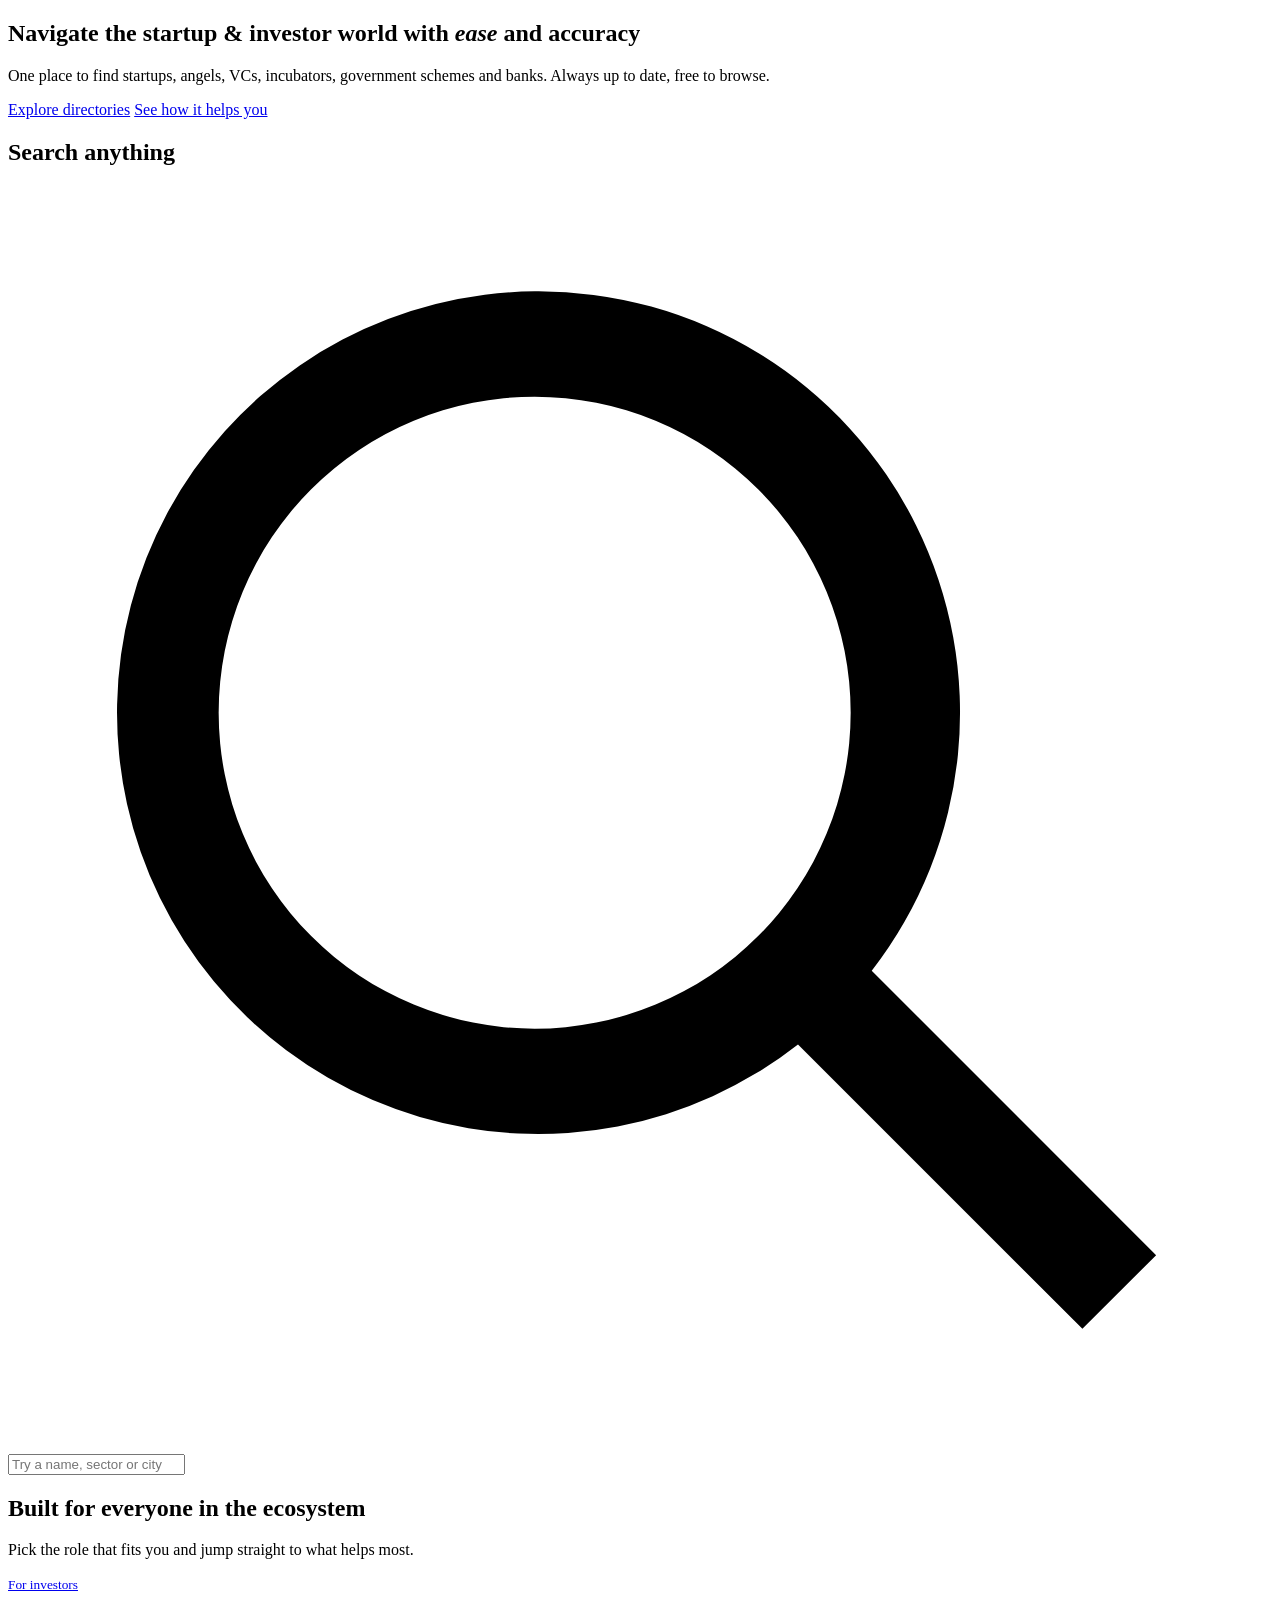
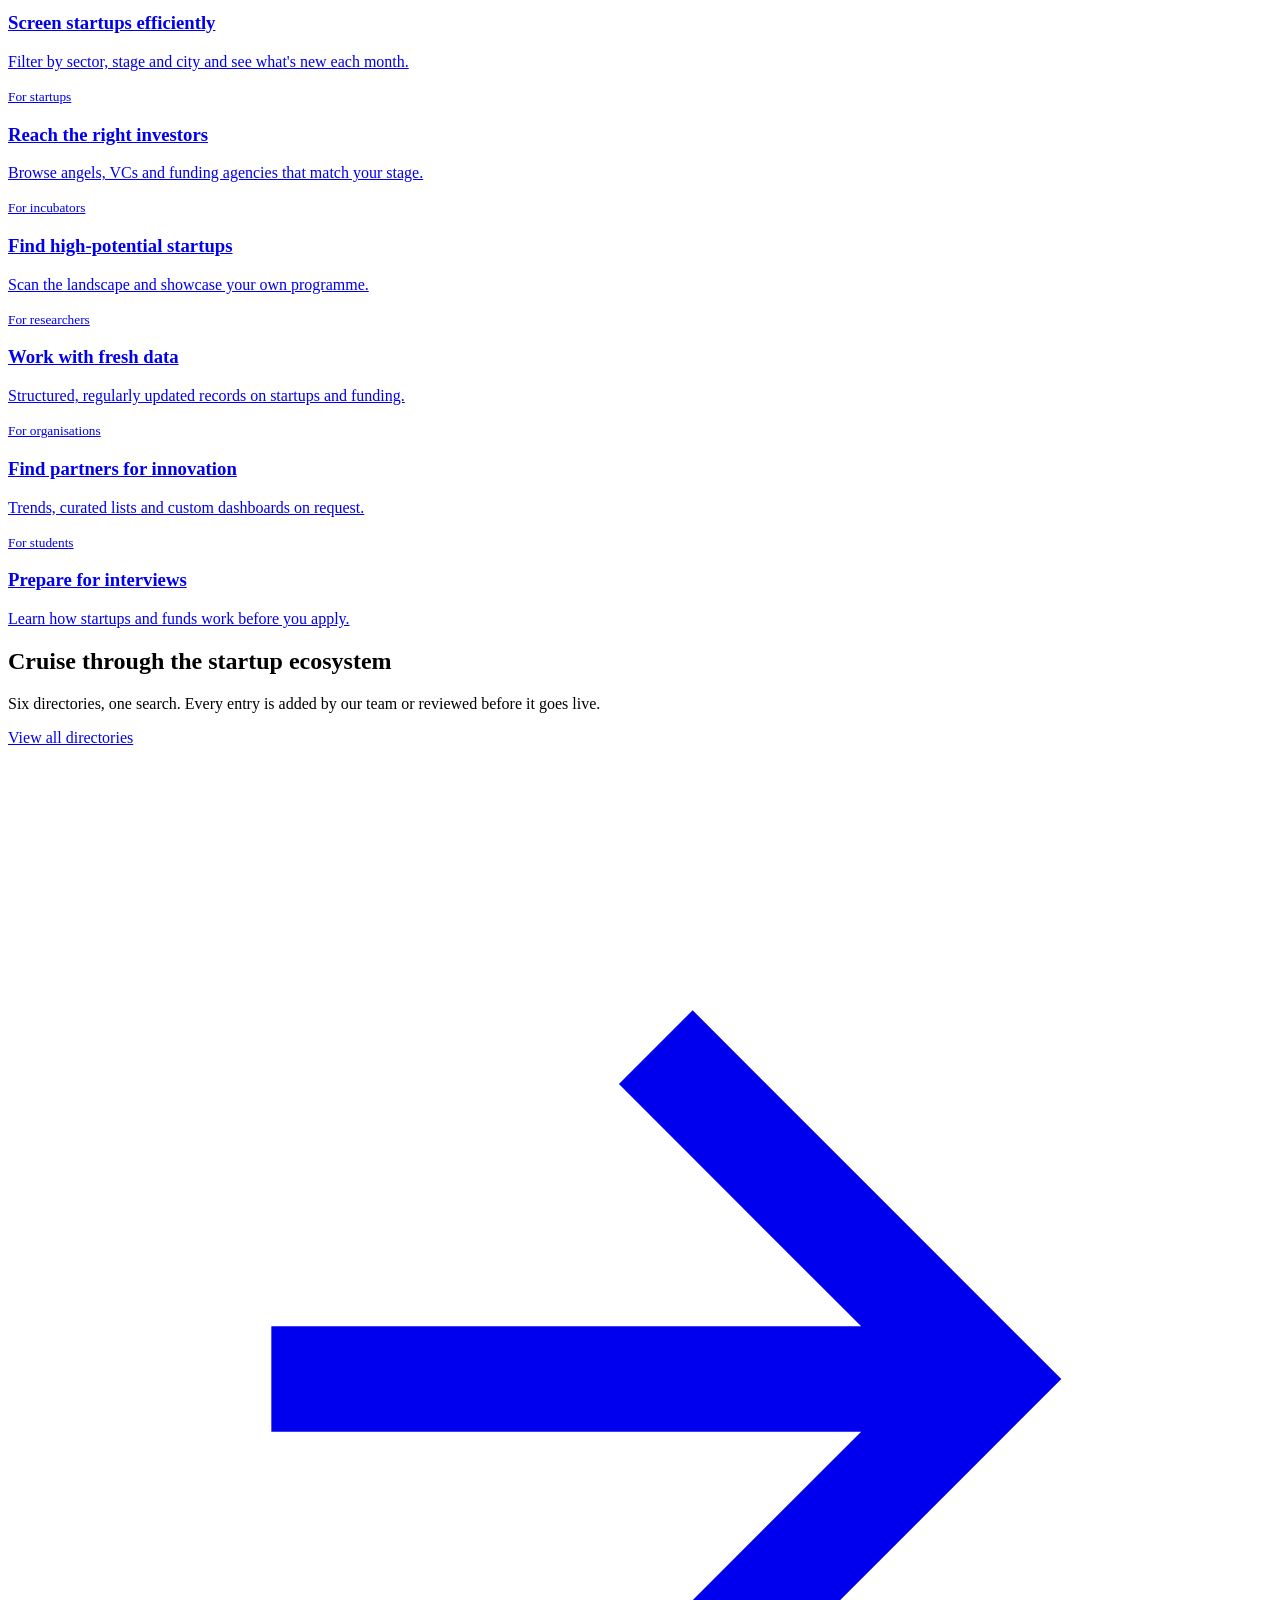
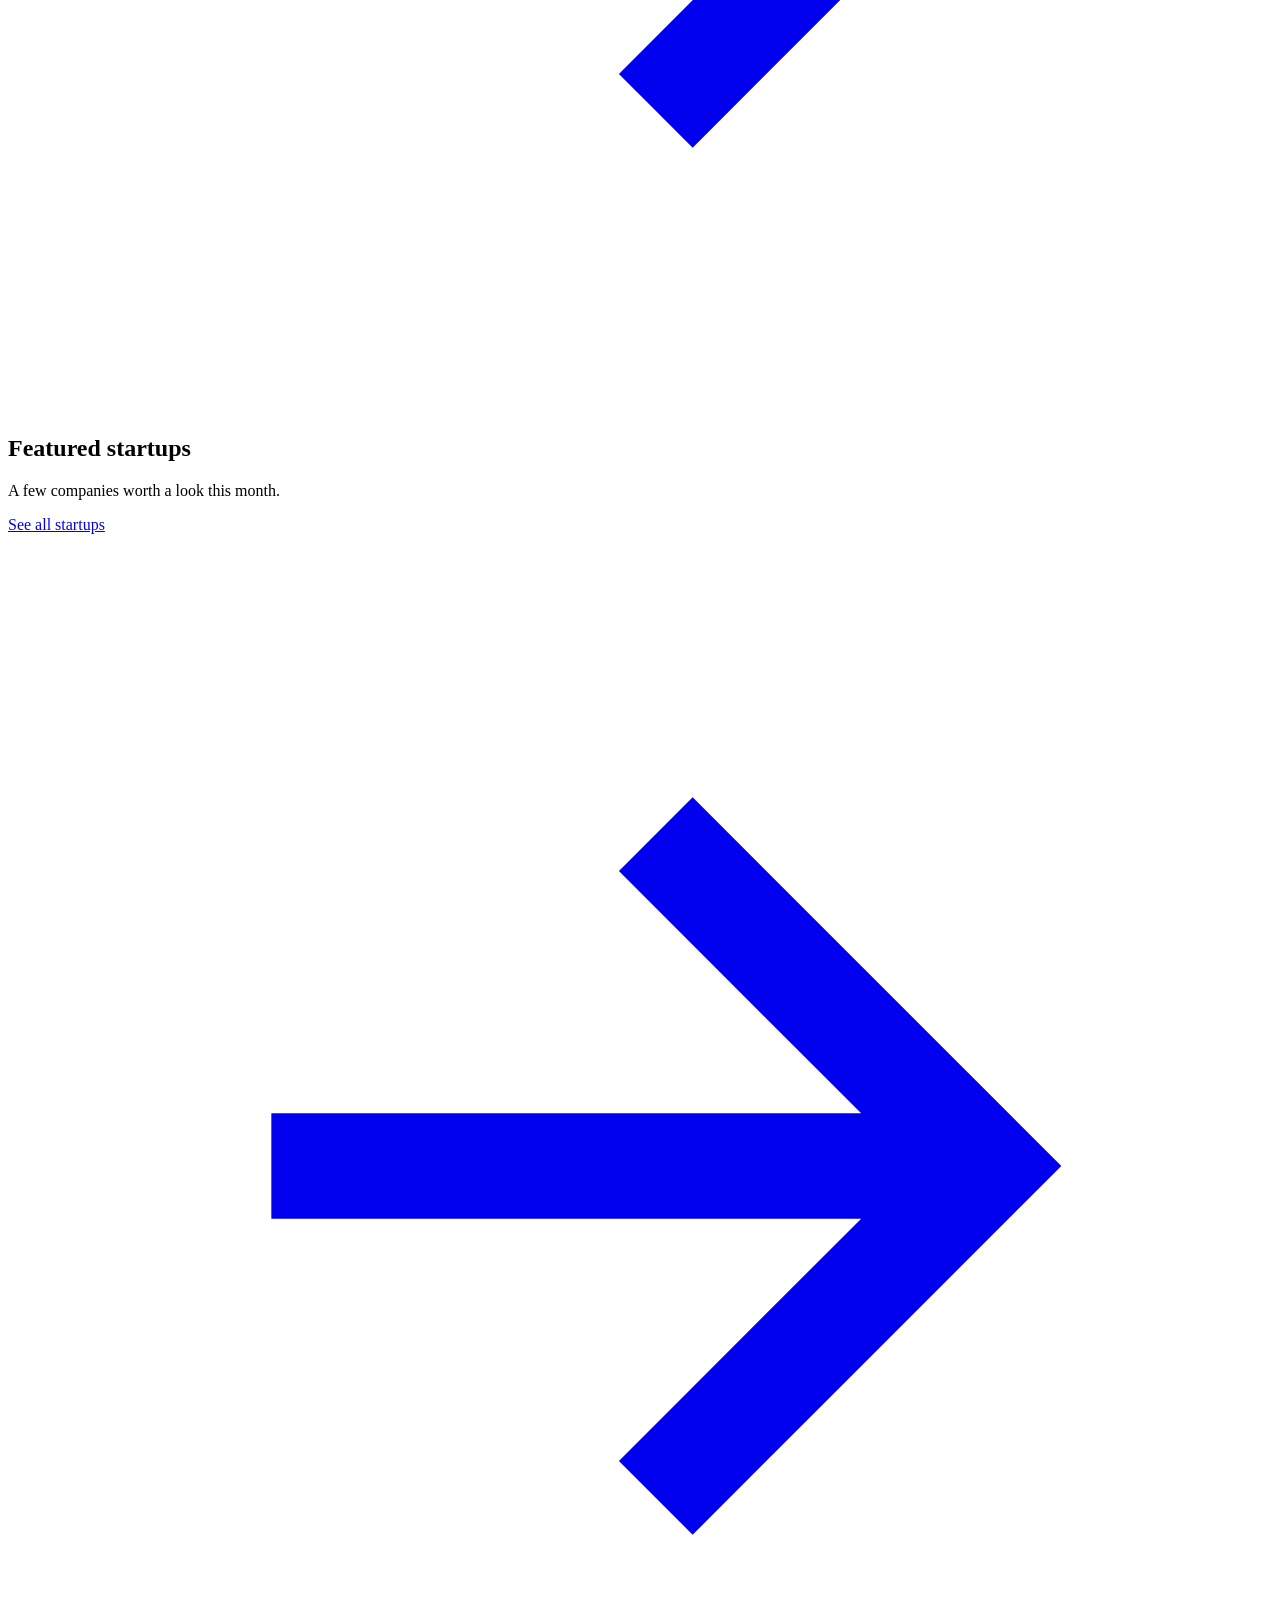
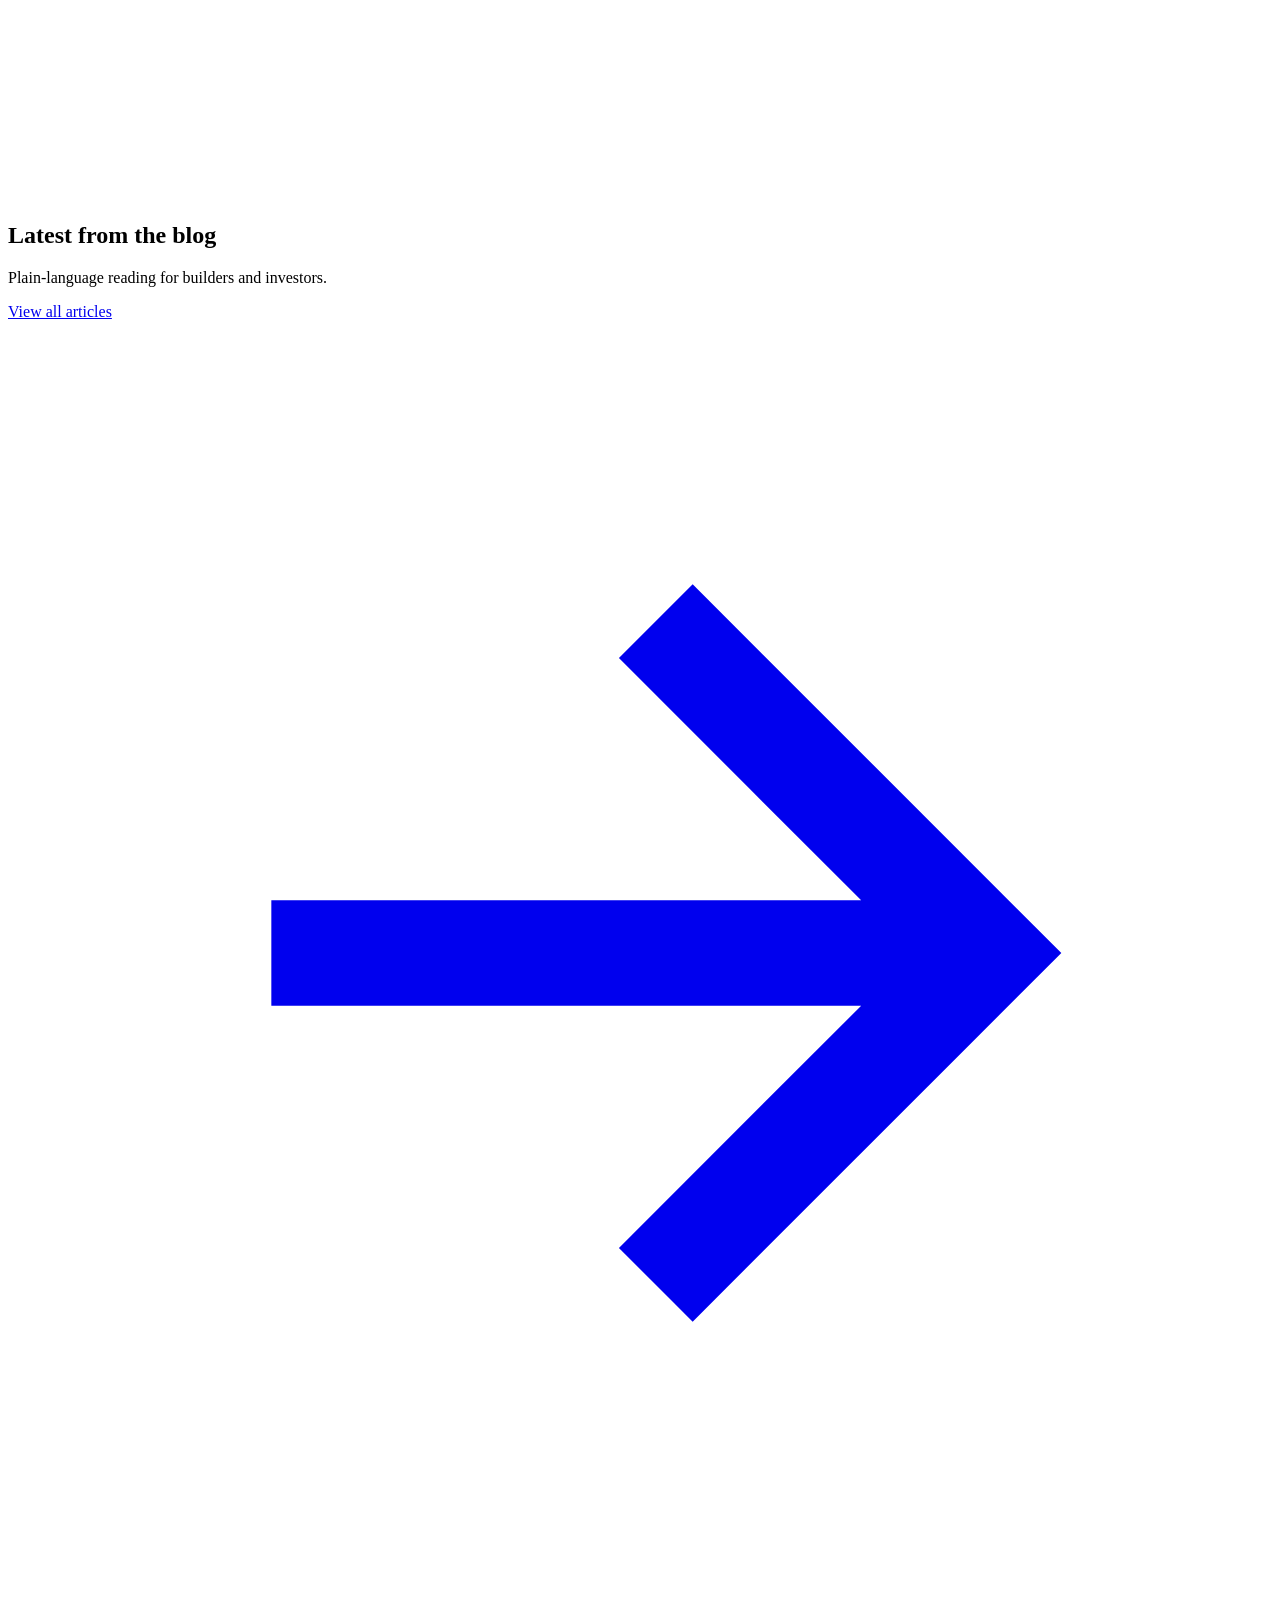
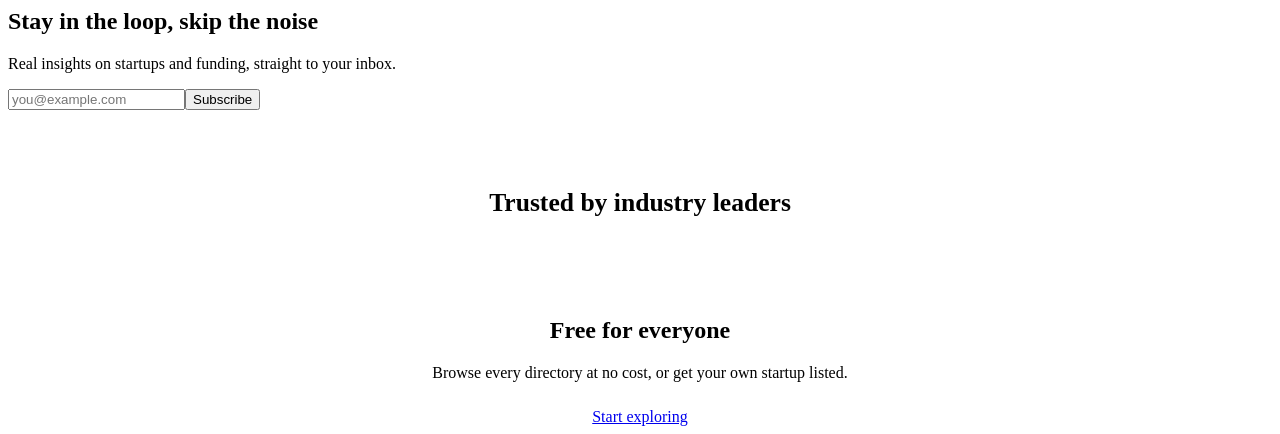
==== index.html @ 09feb03a "Add files via upload" ====
<!doctype html>
<html lang="en">
<head>
<meta charset="utf-8"><meta name="viewport" content="width=device-width,initial-scale=1">
<title>Home</title>
<meta name="description" content="Discover startups, angel investors, VCs, incubators, government schemes and banks in one place.">
<link rel="preconnect" href="https://fonts.googleapis.com"><link rel="preconnect" href="https://fonts.gstatic.com" crossorigin>
<link href="https://fonts.googleapis.com/css2?family=Bricolage+Grotesque:opsz,wght@12..96,600;12..96,700;12..96,800&family=Instrument+Sans:wght@400;500;600;700&display=swap" rel="stylesheet">
<link rel="stylesheet" href="css/style.css">
</head>
<body data-page="home">
<main>

  <!-- HERO -->
  <section class="hero">
    <span class="shape s1"></span><span class="shape s2"></span><span class="shape s3"></span>
    <div class="wrap">
      <div class="hero-grid">
        <div>
          <h1>Navigate the startup &amp; investor world with <em>ease</em> and accuracy</h1>
          <p class="lead">One place to find startups, angels, VCs, incubators, government schemes and banks. Always up to date, free to browse.</p>
          <div class="hero-actions">
            <a class="btn btn-solid" href="directory.html">Explore directories</a>
            <a class="btn btn-ghost" href="solutions.html">See how it helps you</a>
          </div>
        </div>
        <div class="console" aria-label="Search">
          <h2>Search anything</h2>
          <div class="tabs" id="tabs" role="tablist"></div>
          <label class="sbox"><svg class="ic" viewBox="0 0 24 24" fill="currentColor" aria-hidden="true"><path d="M10 2a8 8 0 1 0 5 14.3l5.4 5.4 1.4-1.4-5.4-5.4A8 8 0 0 0 10 2zm0 2a6 6 0 1 1 0 12 6 6 0 0 1 0-12z"/></svg>
            <input id="q" type="search" placeholder="Try a name, sector or city" autocomplete="off" aria-label="Search"></label>
          <div class="results" id="res" aria-live="polite"></div>
        </div>
      </div>
      <div class="stats" id="stats" aria-label="Ecosystem numbers"></div>
    </div>
  </section>

  <!-- AUDIENCES -->
  <section class="band">
    <div class="wrap">
      <div class="sec-head"><div><h2>Built for everyone in the ecosystem</h2><p>Pick the role that fits you and jump straight to what helps most.</p></div></div>
      <div class="grid g3">
        <a class="card adv" style="--c:#f5a200" href="solutions.html#investors"><small>For investors</small><h3>Screen startups efficiently</h3><p>Filter by sector, stage and city and see what's new each month.</p></a>
        <a class="card adv" style="--c:#ff5c5c" href="solutions.html#startups"><small>For startups</small><h3>Reach the right investors</h3><p>Browse angels, VCs and funding agencies that match your stage.</p></a>
        <a class="card adv" style="--c:#00a99d" href="solutions.html#incubators"><small>For incubators</small><h3>Find high-potential startups</h3><p>Scan the landscape and showcase your own programme.</p></a>
        <a class="card adv" style="--c:#7c4dff" href="solutions.html#researchers"><small>For researchers</small><h3>Work with fresh data</h3><p>Structured, regularly updated records on startups and funding.</p></a>
        <a class="card adv" style="--c:#2f80ed" href="solutions.html#orgs"><small>For organisations</small><h3>Find partners for innovation</h3><p>Trends, curated lists and custom dashboards on request.</p></a>
        <a class="card adv" style="--c:#22a559" href="solutions.html#researchers"><small>For students</small><h3>Prepare for interviews</h3><p>Learn how startups and funds work before you apply.</p></a>
      </div>
    </div>
  </section>

  <!-- DIRECTORIES -->
  <section>
    <div class="wrap">
      <div class="sec-head"><div><h2>Cruise through the startup ecosystem</h2><p>Six directories, one search. Every entry is added by our team or reviewed before it goes live.</p></div><a class="link-arrow" href="directory.html">View all directories <svg class="ic" viewBox="0 0 24 24" fill="currentColor"><path d="M5 11h11.2l-4.6-4.6L13 5l7 7-7 7-1.4-1.4 4.6-4.6H5z"/></svg></a></div>
      <div class="grid g3" id="products"></div>
    </div>
  </section>

  <!-- FEATURED STARTUPS -->
  <section class="band">
    <div class="wrap">
      <div class="sec-head"><div><h2>Featured startups</h2><p>A few companies worth a look this month.</p></div><a class="link-arrow" href="directory.html?type=startups">See all startups <svg class="ic" viewBox="0 0 24 24" fill="currentColor"><path d="M5 11h11.2l-4.6-4.6L13 5l7 7-7 7-1.4-1.4 4.6-4.6H5z"/></svg></a></div>
      <div class="grid g3" id="featured"></div>
    </div>
  </section>

  <!-- BLOG -->
  <section>
    <div class="wrap">
      <div class="sec-head"><div><h2>Latest from the blog</h2><p>Plain-language reading for builders and investors.</p></div><a class="link-arrow" href="blog.html">View all articles <svg class="ic" viewBox="0 0 24 24" fill="currentColor"><path d="M5 11h11.2l-4.6-4.6L13 5l7 7-7 7-1.4-1.4 4.6-4.6H5z"/></svg></a></div>
      <div class="grid g4" id="blog"></div>
    </div>
  </section>

  <!-- NEWSLETTER (hidden automatically until you add newsletter.action in config.js) -->
  <section style="padding-top:0" data-nl-wrap>
    <div class="wrap">
      <div class="cta">
        <div class="dots" aria-hidden="true"><i style="background:#ff5c5c"></i><i style="background:#f5a200"></i><i style="background:#00a99d"></i><i style="background:#7c4dff"></i><i style="background:#2f80ed"></i><i style="background:#22a559"></i></div>
        <div><h2>Stay in the loop, skip the noise</h2><p>Real insights on startups and funding, straight to your inbox.</p></div>
        <div><form class="nl" id="nl"><input type="email" name="email" required placeholder="you@example.com" aria-label="Email address"><button class="btn btn-color" style="--c:#7c4dff">Subscribe</button></form><div class="nl-msg" id="nl-msg" role="status"></div></div>
      </div>
    </div>
  </section>

  <!-- TRUSTED BY -->
  <section class="band" style="padding:56px 0">
    <div class="wrap"><h2 style="font-size:1.6rem;margin-bottom:24px;text-align:center">Trusted by industry leaders</h2></div>
    <div class="marquee" id="clients" aria-label="Partners and clients"></div>
  </section>

  <!-- FINAL CTA -->
  <section>
    <div class="wrap" style="text-align:center">
      <h2>Free for everyone</h2>
      <p class="lead" style="margin:12px auto 26px">Browse every directory at no cost, or get your own startup listed.</p>
      <a class="btn btn-solid" href="directory.html">Start exploring</a>
    </div>
  </section>

</main>
<script src="js/config.js"></script>
<script src="js/sample-data.js"></script>
<script src="js/data.js"></script>
<script src="js/layout.js"></script>
<script src="js/pages.js"></script>
</body>
</html>
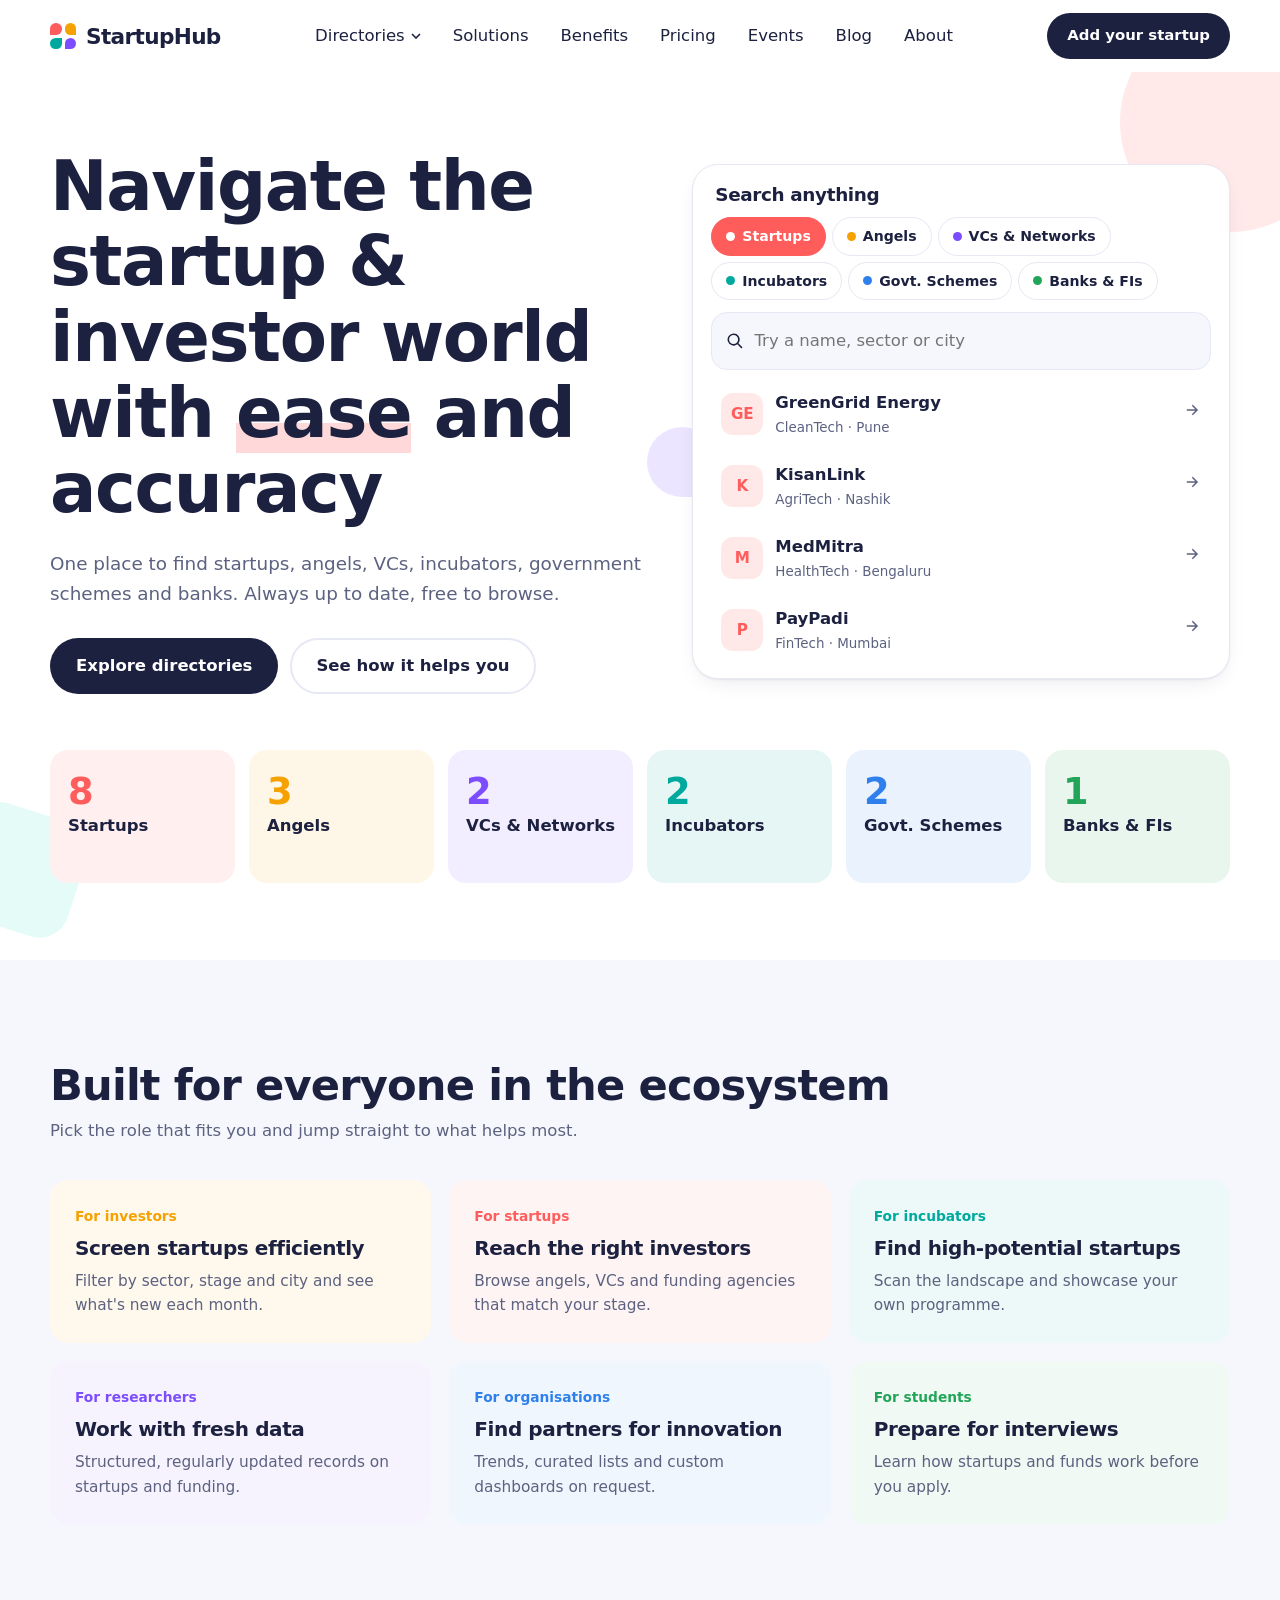
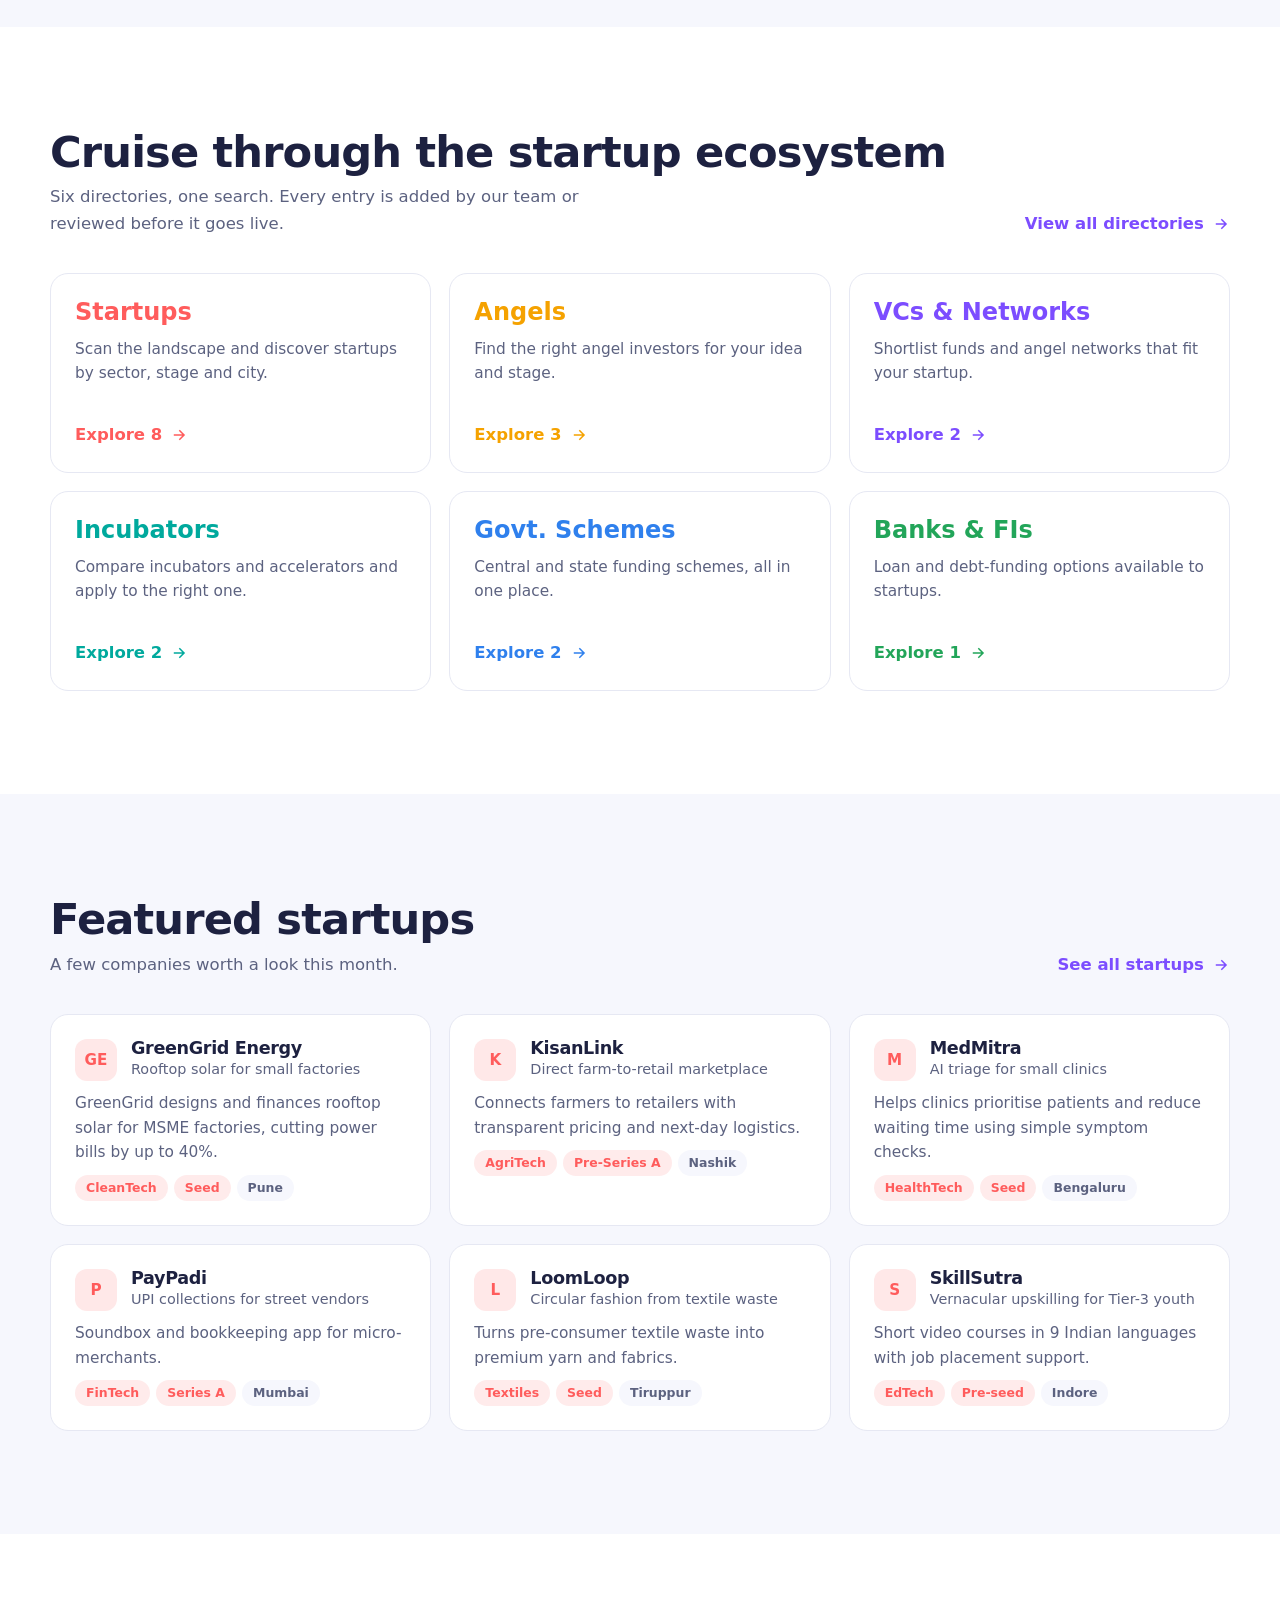
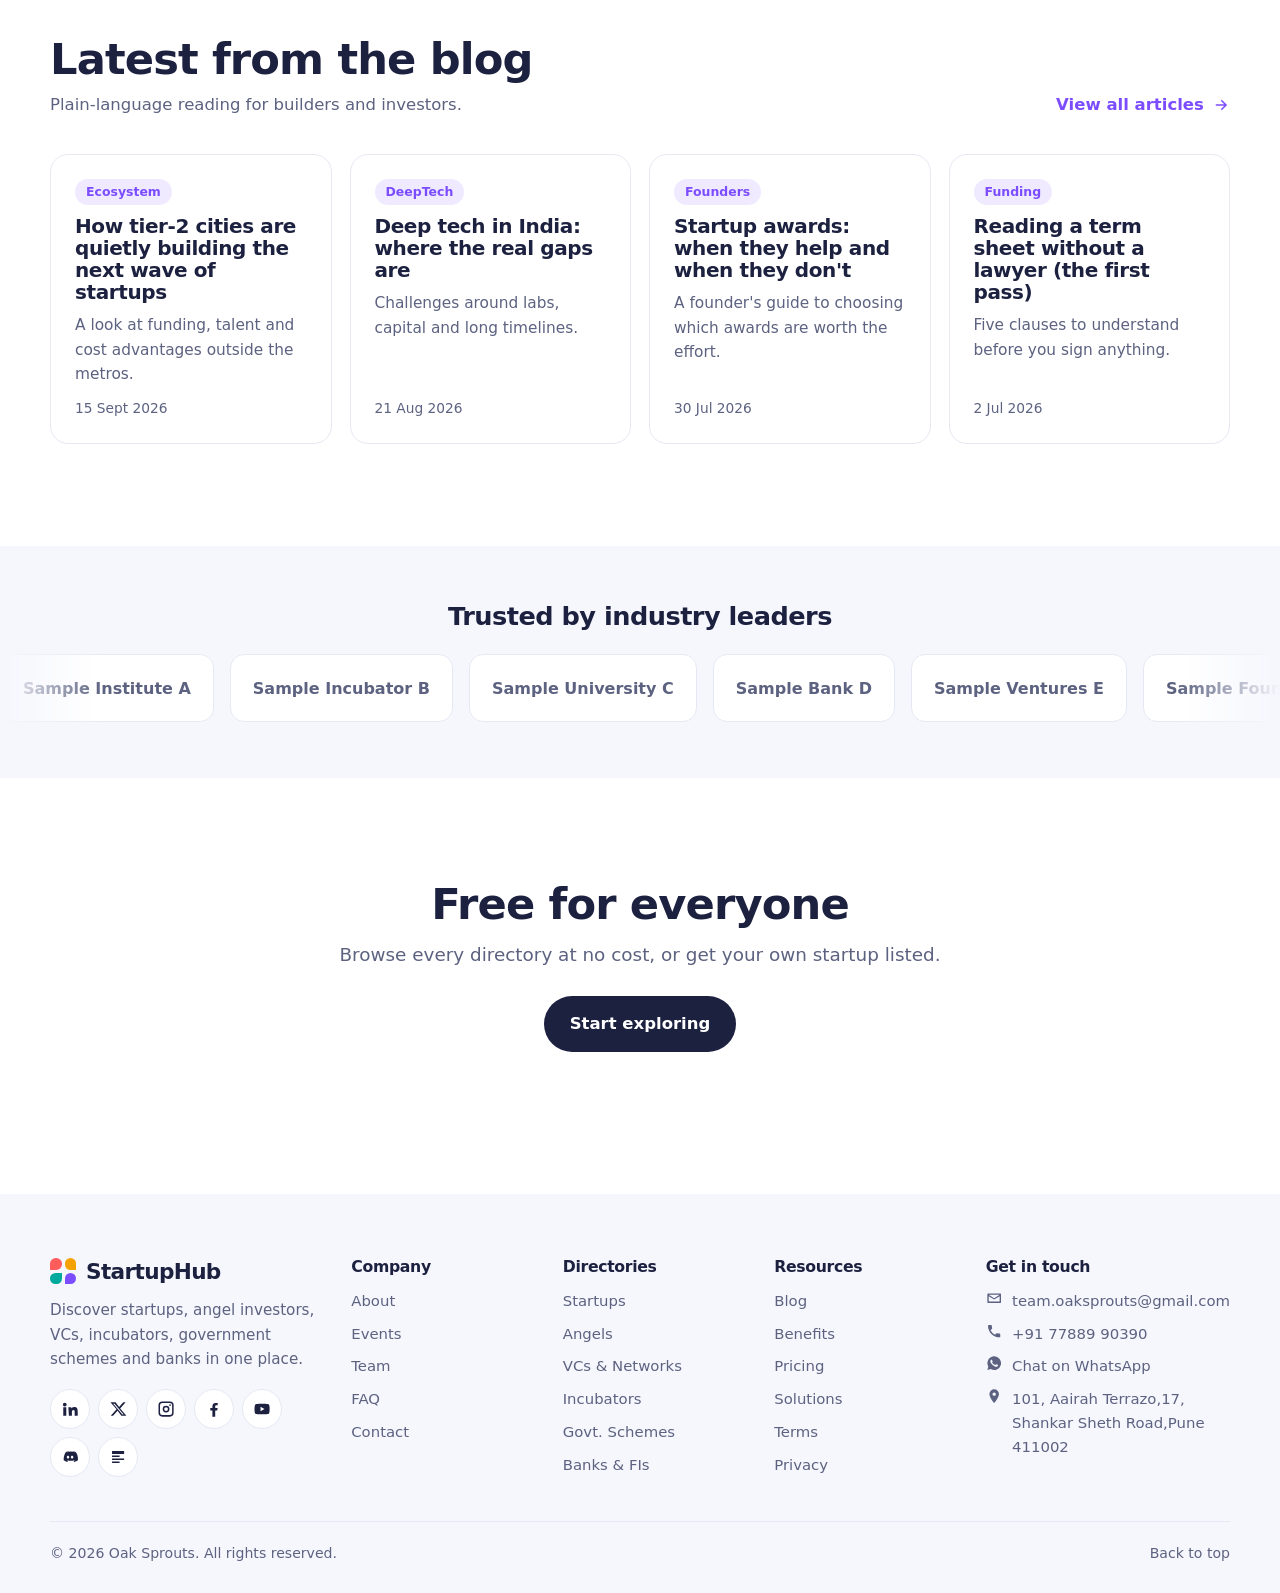
==== commit 5af65367: "Add files via upload" ====
--- a/index.html
+++ b/index.html
@@ -105,6 +105,7 @@
 <script src="js/config.js"></script>
 <script src="js/sample-data.js"></script>
 <script src="js/data.js"></script>
+<script src="js/compare.js"></script>
 <script src="js/layout.js"></script>
 <script src="js/pages.js"></script>
 </body>
--- a/css/style.css
+++ b/css/style.css
@@ -0,0 +1,228 @@
+/* ===== Tokens ===== */
+:root{
+  --bg:#ffffff; --ink:#1d2140; --muted:#5c6280; --line:#e6e8f3; --soft:#f6f7fd;
+  --coral:#ff5c5c; --amber:#f5a200; --violet:#7c4dff; --teal:#00a99d; --blue:#2f80ed; --green:#22a559;
+  --r:18px; --r-sm:12px;
+  --display:"Bricolage Grotesque",system-ui,sans-serif; --body:"Instrument Sans",system-ui,sans-serif;
+  --shadow:0 1px 2px rgba(29,33,64,.06),0 8px 24px -12px rgba(29,33,64,.18);
+  --wrap:1180px;
+}
+*{box-sizing:border-box;margin:0}
+html{scroll-behavior:smooth;-webkit-text-size-adjust:100%}
+body{background:var(--bg);color:var(--ink);font:400 16.5px/1.6 var(--body);-webkit-font-smoothing:antialiased;overflow-x:hidden}
+body.lock{overflow:hidden}
+img{max-width:100%;display:block}
+a{color:inherit;text-decoration:none}
+button,input,select,textarea{font:inherit;color:inherit}
+:focus-visible{outline:3px solid var(--violet);outline-offset:2px;border-radius:6px}
+.wrap{width:min(var(--wrap),100% - 40px);margin-inline:auto}
+.ic{width:1.1em;height:1.1em;flex:none}
+h1,h2,h3,h4{font-family:var(--display);line-height:1.1;letter-spacing:-.02em;font-weight:700}
+h1{font-size:clamp(2.4rem,5.4vw,4.3rem);font-weight:800}
+h2{font-size:clamp(1.8rem,3.4vw,2.7rem)}
+h3{font-size:1.25rem}
+p.lead{font-size:1.15rem;color:var(--muted);max-width:60ch}
+section{padding:clamp(56px,8vw,104px) 0}
+.sec-head{display:flex;justify-content:space-between;align-items:flex-end;gap:20px;margin-bottom:36px;flex-wrap:wrap}
+.sec-head p{color:var(--muted);margin-top:8px;max-width:52ch}
+.link-arrow{display:inline-flex;gap:8px;align-items:center;font-weight:600;color:var(--violet)}
+.link-arrow:hover .ic{transform:translateX(4px)}
+.link-arrow .ic{transition:transform .2s}
+
+/* ===== Buttons ===== */
+.btn{display:inline-flex;align-items:center;gap:8px;justify-content:center;border-radius:999px;padding:13px 24px;font-weight:600;border:2px solid transparent;cursor:pointer;transition:transform .15s,box-shadow .15s,background .15s;white-space:nowrap}
+.btn:active{transform:scale(.97)}
+.btn-solid{background:var(--ink);color:#fff}
+.btn-solid:hover{background:var(--violet);box-shadow:0 8px 20px -8px var(--violet)}
+.btn-ghost{border-color:var(--line);background:#fff}
+.btn-ghost:hover{border-color:var(--ink)}
+.btn-color{background:var(--c,var(--violet));color:#fff}
+.btn-color:hover{box-shadow:0 8px 20px -8px var(--c,var(--violet))}
+.btn-sm{padding:9px 18px;font-size:.93rem}
+
+/* ===== Header ===== */
+.sample-bar{background:#fff7e0;border-bottom:1px solid #ffe3a0;text-align:center;font-size:.85rem;padding:7px 12px;color:#7a5200}
+.sample-bar code{background:#fff;padding:1px 6px;border-radius:5px}
+.site-header{position:sticky;top:0;z-index:50;background:rgba(255,255,255,.92);backdrop-filter:blur(10px);transition:box-shadow .2s}
+.site-header.scrolled{box-shadow:0 1px 0 var(--line)}
+.bar{display:flex;align-items:center;justify-content:space-between;height:72px;gap:20px}
+.brand{display:flex;align-items:center;gap:10px;font:800 1.35rem var(--display);letter-spacing:-.03em}
+.mark{display:grid;grid-template-columns:1fr 1fr;gap:3px;width:26px;height:26px}
+.mark i{border-radius:50% 50% 50% 0;display:block}
+.mark i:nth-child(1){background:var(--coral)} .mark i:nth-child(2){background:var(--amber);border-radius:50% 50% 0 50%}
+.mark i:nth-child(3){background:var(--teal);border-radius:50% 0 50% 50%} .mark i:nth-child(4){background:var(--violet)}
+.nav{display:flex;align-items:center;gap:4px}
+.nav-link{background:none;border:0;padding:10px 14px;border-radius:999px;font-weight:500;cursor:pointer;display:inline-flex;align-items:center;gap:6px;color:var(--ink)}
+.nav-link:hover,.nav-link.on{background:var(--soft)}
+.bar-right{display:flex;align-items:center;gap:10px}
+.nav-cta-m{display:none}
+.has-mega{position:relative}
+.mega{position:absolute;top:calc(100% + 10px);left:-120px;width:min(640px,92vw);background:#fff;border:1px solid var(--line);border-radius:var(--r);box-shadow:var(--shadow);padding:12px;display:none;grid-template-columns:1fr 1fr;gap:4px}
+.has-mega.open .mega{display:grid}
+.mega a{display:flex;gap:12px;padding:12px;border-radius:var(--r-sm)}
+.mega a:hover{background:var(--soft)}
+.mega i{width:12px;height:12px;border-radius:50%;background:var(--c);margin-top:7px;flex:none}
+.mega b{display:block;font-weight:600}.mega small{color:var(--muted);font-size:.84rem;line-height:1.35;display:block}
+.burger{display:none;width:44px;height:44px;border-radius:50%;border:1px solid var(--line);background:#fff;cursor:pointer;position:relative}
+.burger span{position:absolute;left:12px;right:12px;height:2px;background:var(--ink);transition:.2s}
+.burger span:first-child{top:17px}.burger span:last-child{top:25px}
+.burger[aria-expanded=true] span:first-child{top:21px;transform:rotate(45deg)}
+.burger[aria-expanded=true] span:last-child{top:21px;transform:rotate(-45deg)}
+
+/* ===== Hero ===== */
+.hero{padding:clamp(40px,6vw,84px) 0 clamp(48px,6vw,80px);position:relative;overflow:hidden}
+.hero-grid{display:grid;grid-template-columns:1.05fr .95fr;gap:48px;align-items:center}
+.hero h1 em{font-style:normal;background:linear-gradient(transparent 62%,#ffd9d9 62%)}
+.hero .lead{margin:22px 0 30px}
+.hero-actions{display:flex;gap:12px;flex-wrap:wrap}
+.shape{position:absolute;z-index:-1;border-radius:50%}
+.s1{width:220px;height:220px;background:#ffe9e9;top:-60px;right:-60px}
+.s2{width:120px;height:120px;background:#e4fbf8;bottom:30px;left:-40px;border-radius:30px;transform:rotate(18deg)}
+.s3{width:70px;height:70px;background:#ece5ff;top:40%;right:44%;border-radius:50% 50% 0 50%}
+
+/* Search console */
+.console{background:#fff;border:1.5px solid var(--line);border-radius:26px;box-shadow:var(--shadow);padding:18px}
+.console h2{font-size:1.15rem;margin:2px 4px 12px}
+.tabs{display:flex;gap:6px;flex-wrap:wrap;margin-bottom:12px}
+.tab{border:1.5px solid var(--line);background:#fff;border-radius:999px;padding:7px 14px;font-size:.88rem;font-weight:600;cursor:pointer;display:inline-flex;align-items:center;gap:7px}
+.tab i{width:9px;height:9px;border-radius:50%;background:var(--c)}
+.tab:hover{border-color:var(--c)}
+.tab[aria-selected=true]{background:var(--c);border-color:var(--c);color:#fff}
+.tab[aria-selected=true] i{background:#fff}
+.sbox{display:flex;align-items:center;gap:10px;border:1.5px solid var(--line);border-radius:16px;padding:0 14px;background:var(--soft)}
+.sbox:focus-within{border-color:var(--sc,var(--violet));background:#fff}
+.sbox input{flex:1;border:0;background:none;padding:15px 0;outline:0;min-width:0}
+.results{margin-top:10px;display:grid;gap:4px;max-height:280px;overflow:auto}
+.res{display:flex;gap:12px;align-items:center;padding:10px;border-radius:12px}
+.res:hover{background:var(--soft)}
+.res small{color:var(--muted);display:block;font-size:.84rem}
+.res .go{margin-left:auto;color:var(--muted)}
+.empty{padding:22px 10px;text-align:center;color:var(--muted)}
+.av{width:42px;height:42px;border-radius:12px;display:grid;place-items:center;font:700 .95rem var(--display);background:color-mix(in srgb,var(--c) 14%,#fff);color:var(--c);flex:none;overflow:hidden}
+.av img{width:100%;height:100%;object-fit:cover}
+
+/* Stats */
+.stats{display:grid;grid-template-columns:repeat(6,1fr);gap:14px;margin-top:56px}
+.stat{border-radius:var(--r);padding:20px 18px;background:color-mix(in srgb,var(--c) 10%,#fff);position:relative}
+.stat b{display:block;font:800 clamp(1.7rem,3vw,2.3rem) var(--display);color:var(--c);letter-spacing:-.03em}
+.stat span{font-weight:600}
+.stat small{display:block;color:var(--muted);font-size:.82rem;margin-top:2px}
+
+/* ===== Cards ===== */
+.grid{display:grid;gap:18px}
+.g3{grid-template-columns:repeat(3,1fr)} .g2{grid-template-columns:repeat(2,1fr)} .g4{grid-template-columns:repeat(4,1fr)}
+.card{background:#fff;border:1.5px solid var(--line);border-radius:var(--r);padding:24px;transition:border-color .2s,transform .2s,box-shadow .2s;display:flex;flex-direction:column;gap:10px;position:relative}
+a.card:hover,.card.click:hover{border-color:var(--c,var(--ink));transform:translateY(-3px);box-shadow:0 14px 30px -18px var(--c,var(--ink))}
+.card p{color:var(--muted);font-size:.96rem}
+.chip{display:inline-block;padding:3px 11px;border-radius:999px;font-size:.78rem;font-weight:600;background:color-mix(in srgb,var(--c,var(--violet)) 12%,#fff);color:var(--c,var(--violet))}
+.chips{display:flex;gap:6px;flex-wrap:wrap}
+.chip.plain{background:var(--soft);color:var(--muted)}
+.dot-icon{width:46px;height:46px;border-radius:14px;background:var(--c);display:grid;place-items:center;color:#fff}
+.dot-icon .ic{width:22px;height:22px}
+.prod{min-height:200px;justify-content:space-between}
+.prod .big{font:800 1.5rem var(--display);color:var(--c)}
+.adv{background:color-mix(in srgb,var(--c) 7%,#fff);border-color:transparent}
+.adv small{font-weight:700;color:var(--c)}
+.band{background:var(--soft)}
+
+/* ===== Marquee ===== */
+.marquee{overflow:hidden;mask-image:linear-gradient(90deg,transparent,#000 8%,#000 92%,transparent)}
+.track{display:flex;gap:16px;width:max-content;animation:slide 40s linear infinite}
+.marquee:hover .track{animation-play-state:paused}
+.logo-pill{border:1.5px solid var(--line);background:#fff;border-radius:14px;height:68px;min-width:160px;padding:0 22px;display:grid;place-items:center;font:700 1rem var(--display);color:var(--muted)}
+.logo-pill img{max-height:40px;width:auto}
+@keyframes slide{to{transform:translateX(-50%)}}
+
+/* ===== CTA / newsletter ===== */
+.cta{background:var(--ink);color:#fff;border-radius:32px;padding:clamp(32px,6vw,64px);display:grid;grid-template-columns:1.2fr 1fr;gap:32px;align-items:center;position:relative;overflow:hidden}
+.cta p{color:#c8cbe6;margin-top:10px}
+.cta .dots{position:absolute;right:-30px;top:-30px;display:grid;grid-template-columns:repeat(3,38px);gap:10px;opacity:.95}
+.cta .dots i{width:38px;height:38px;border-radius:50%}
+.nl{display:flex;gap:8px;background:#fff;padding:6px;border-radius:999px}
+.nl input{flex:1;border:0;padding:10px 16px;border-radius:999px;outline:0;min-width:0;color:var(--ink)}
+.nl-msg{font-size:.9rem;margin-top:10px;min-height:1.2em}
+
+/* ===== Directory page ===== */
+.page-hero{padding:48px 0 28px}
+.page-hero p{color:var(--muted);margin-top:10px;max-width:60ch}
+.toolbar{position:sticky;top:72px;z-index:20;background:rgba(255,255,255,.95);backdrop-filter:blur(8px);padding:14px 0;border-bottom:1px solid var(--line)}
+.filters{display:grid;grid-template-columns:2fr 1fr 1fr 1fr auto;gap:10px;margin-top:14px}
+.sel{border:1.5px solid var(--line);border-radius:14px;padding:12px 14px;background:#fff;min-width:0}
+.meta{display:flex;justify-content:space-between;color:var(--muted);font-size:.92rem;margin:22px 0 14px;flex-wrap:wrap;gap:8px}
+.item{cursor:pointer;text-align:left}
+.item .top{display:flex;gap:14px;align-items:center}
+.item h3{font-size:1.1rem}
+.item .tag{color:var(--muted);font-size:.9rem}
+.item .foot{display:flex;justify-content:space-between;align-items:center;margin-top:auto;padding-top:8px;color:var(--muted);font-size:.86rem}
+.new{position:absolute;top:14px;right:14px;background:var(--green);color:#fff;font-size:.7rem;font-weight:700;border-radius:999px;padding:2px 9px}
+.more{display:flex;justify-content:center;margin-top:30px}
+
+/* Modal */
+.modal{position:fixed;inset:0;background:rgba(29,33,64,.5);display:none;place-items:center;z-index:100;padding:20px}
+.modal.open{display:grid}
+.sheet{background:#fff;border-radius:26px;width:min(640px,100%);max-height:88vh;overflow:auto;padding:30px;position:relative;animation:pop .22s ease-out}
+@keyframes pop{from{transform:translateY(14px);opacity:0}}
+.sheet .x{position:absolute;top:16px;right:16px;width:40px;height:40px;border-radius:50%;border:1px solid var(--line);background:#fff;cursor:pointer;font-size:1.2rem}
+.sheet h2{font-size:1.7rem;margin:14px 0 4px}
+.kv{display:grid;grid-template-columns:130px 1fr;gap:8px 16px;margin:20px 0;font-size:.97rem}
+.kv dt{color:var(--muted)} .kv dd{margin:0;font-weight:500;word-break:break-word}
+
+/* ===== Simple pages ===== */
+.prose{max-width:720px}.prose h2{margin:36px 0 10px;font-size:1.6rem}.prose p,.prose li{color:var(--muted);margin-bottom:10px}.prose ul{padding-left:20px}
+.row{display:flex;gap:16px;align-items:center}
+.date-badge{width:64px;height:68px;border-radius:14px;background:color-mix(in srgb,var(--c) 12%,#fff);color:var(--c);display:grid;place-items:center;text-align:center;font:800 1.4rem/1 var(--display);flex:none}
+.date-badge small{font:600 .72rem var(--body);display:block;text-transform:none}
+details{border:1.5px solid var(--line);border-radius:var(--r-sm);padding:16px 20px;background:#fff}
+details+details{margin-top:10px}
+summary{cursor:pointer;font-weight:600;list-style:none;display:flex;justify-content:space-between;gap:14px}
+summary::after{content:"+";font-size:1.4rem;line-height:1;color:var(--violet)}
+details[open] summary::after{content:"–"}
+details p{color:var(--muted);margin-top:10px}
+.plan.featured{border-color:var(--c);box-shadow:0 20px 40px -24px var(--c)}
+.plan .price{font:800 2.4rem var(--display)}
+.plan ul{list-style:none;padding:0;display:grid;gap:8px;margin:8px 0 14px}
+.plan li::before{content:"✓";color:var(--c);font-weight:800;margin-right:10px}
+form.stack{display:grid;gap:12px}
+form.stack input,form.stack textarea,form.stack select{border:1.5px solid var(--line);border-radius:14px;padding:13px 15px;width:100%}
+form.stack textarea{min-height:130px;resize:vertical}
+.tabs-lg .tab{padding:10px 18px;font-size:.95rem}
+
+/* ===== Footer ===== */
+.site-footer{background:var(--soft);padding:64px 0 28px;margin-top:40px}
+.ftop{display:grid;grid-template-columns:1.5fr repeat(4,1fr);gap:32px}
+.fbrand p{color:var(--muted);margin:14px 0 18px;max-width:34ch;font-size:.95rem}
+.socials{display:flex;gap:8px;flex-wrap:wrap}
+.soc{width:40px;height:40px;border-radius:50%;display:grid;place-items:center;background:#fff;border:1px solid var(--line)}
+a.soc:hover{background:var(--ink);color:#fff}
+.soc.is-empty{opacity:.4;border-style:dashed;cursor:help}
+.fcol h4{font-size:.98rem;margin-bottom:14px}
+.fcol ul{list-style:none;padding:0;display:grid;gap:9px;font-size:.93rem;color:var(--muted)}
+.fcol a:hover{color:var(--violet)}
+.fcontact li a,.fcontact li{display:flex;gap:10px;align-items:flex-start}
+.fcontact .is-empty{opacity:.55;font-style:italic;cursor:help}
+.fbot{display:flex;justify-content:space-between;border-top:1px solid var(--line);margin-top:44px;padding-top:20px;color:var(--muted);font-size:.88rem;flex-wrap:wrap;gap:10px}
+
+/* ===== Responsive ===== */
+@media (max-width:1000px){
+  .hero-grid,.cta{grid-template-columns:1fr}
+  .stats{grid-template-columns:repeat(3,1fr)}
+  .g4{grid-template-columns:repeat(2,1fr)} .g3{grid-template-columns:repeat(2,1fr)}
+  .ftop{grid-template-columns:1fr 1fr}.fbrand{grid-column:1/-1}
+  .filters{grid-template-columns:1fr 1fr}.filters .sbox{grid-column:1/-1}
+  .burger{display:block}
+  .hide-m{display:none}
+  .nav{position:fixed;inset:72px 0 0;background:#fff;flex-direction:column;align-items:stretch;padding:20px;overflow:auto;display:none;gap:2px}
+  .nav.open{display:flex}
+  .nav-link{justify-content:space-between;font-size:1.1rem;padding:14px}
+  .nav-cta-m{display:inline-flex;margin-top:12px}
+  .mega{position:static;width:auto;box-shadow:none;border:0;grid-template-columns:1fr;padding:0 0 8px}
+  .toolbar{top:72px}
+}
+@media (max-width:620px){
+  .g3,.g2,.g4{grid-template-columns:1fr}
+  .stats{grid-template-columns:repeat(2,1fr)}
+  .ftop{grid-template-columns:1fr}
+  .kv{grid-template-columns:1fr;gap:2px}.kv dd{margin-bottom:10px}
+  .nl{flex-direction:column;border-radius:20px}
+}
+@media (prefers-reduced-motion:reduce){*{animation:none!important;transition:none!important;scroll-behavior:auto!important}}
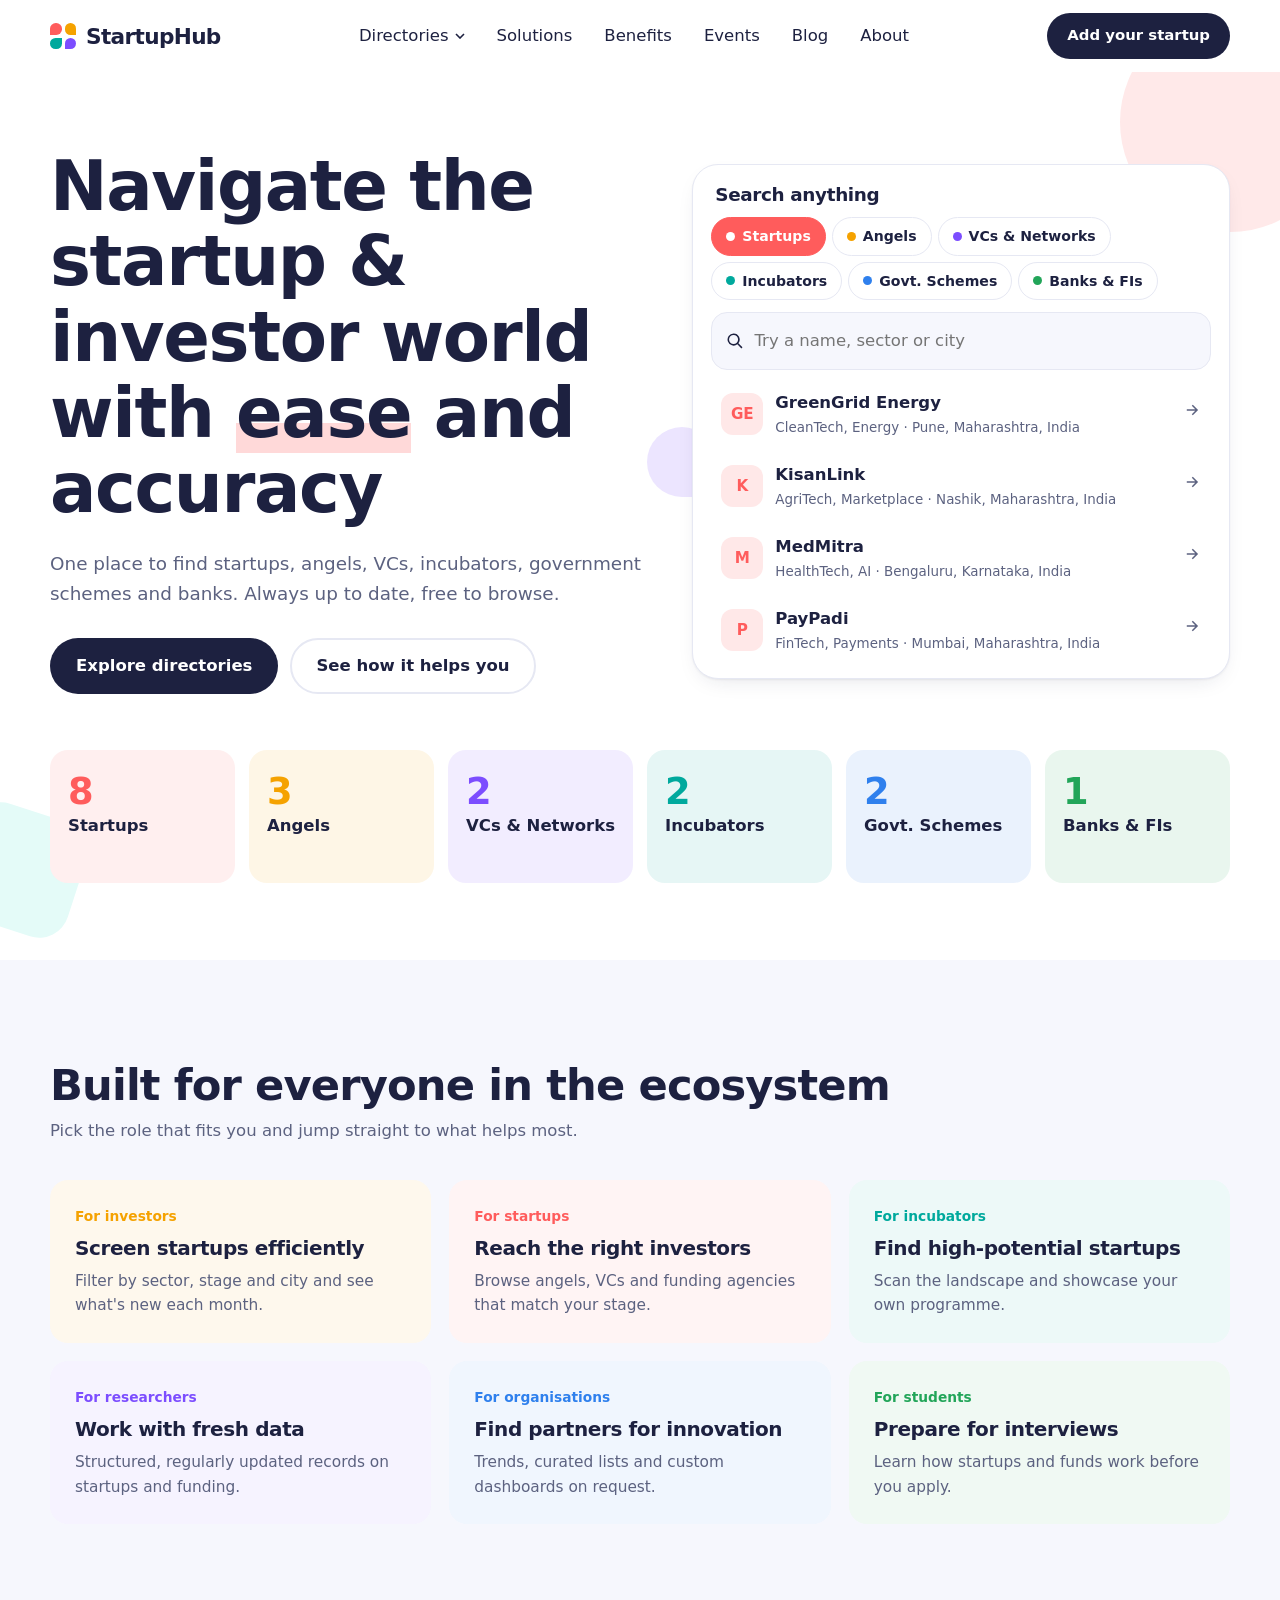
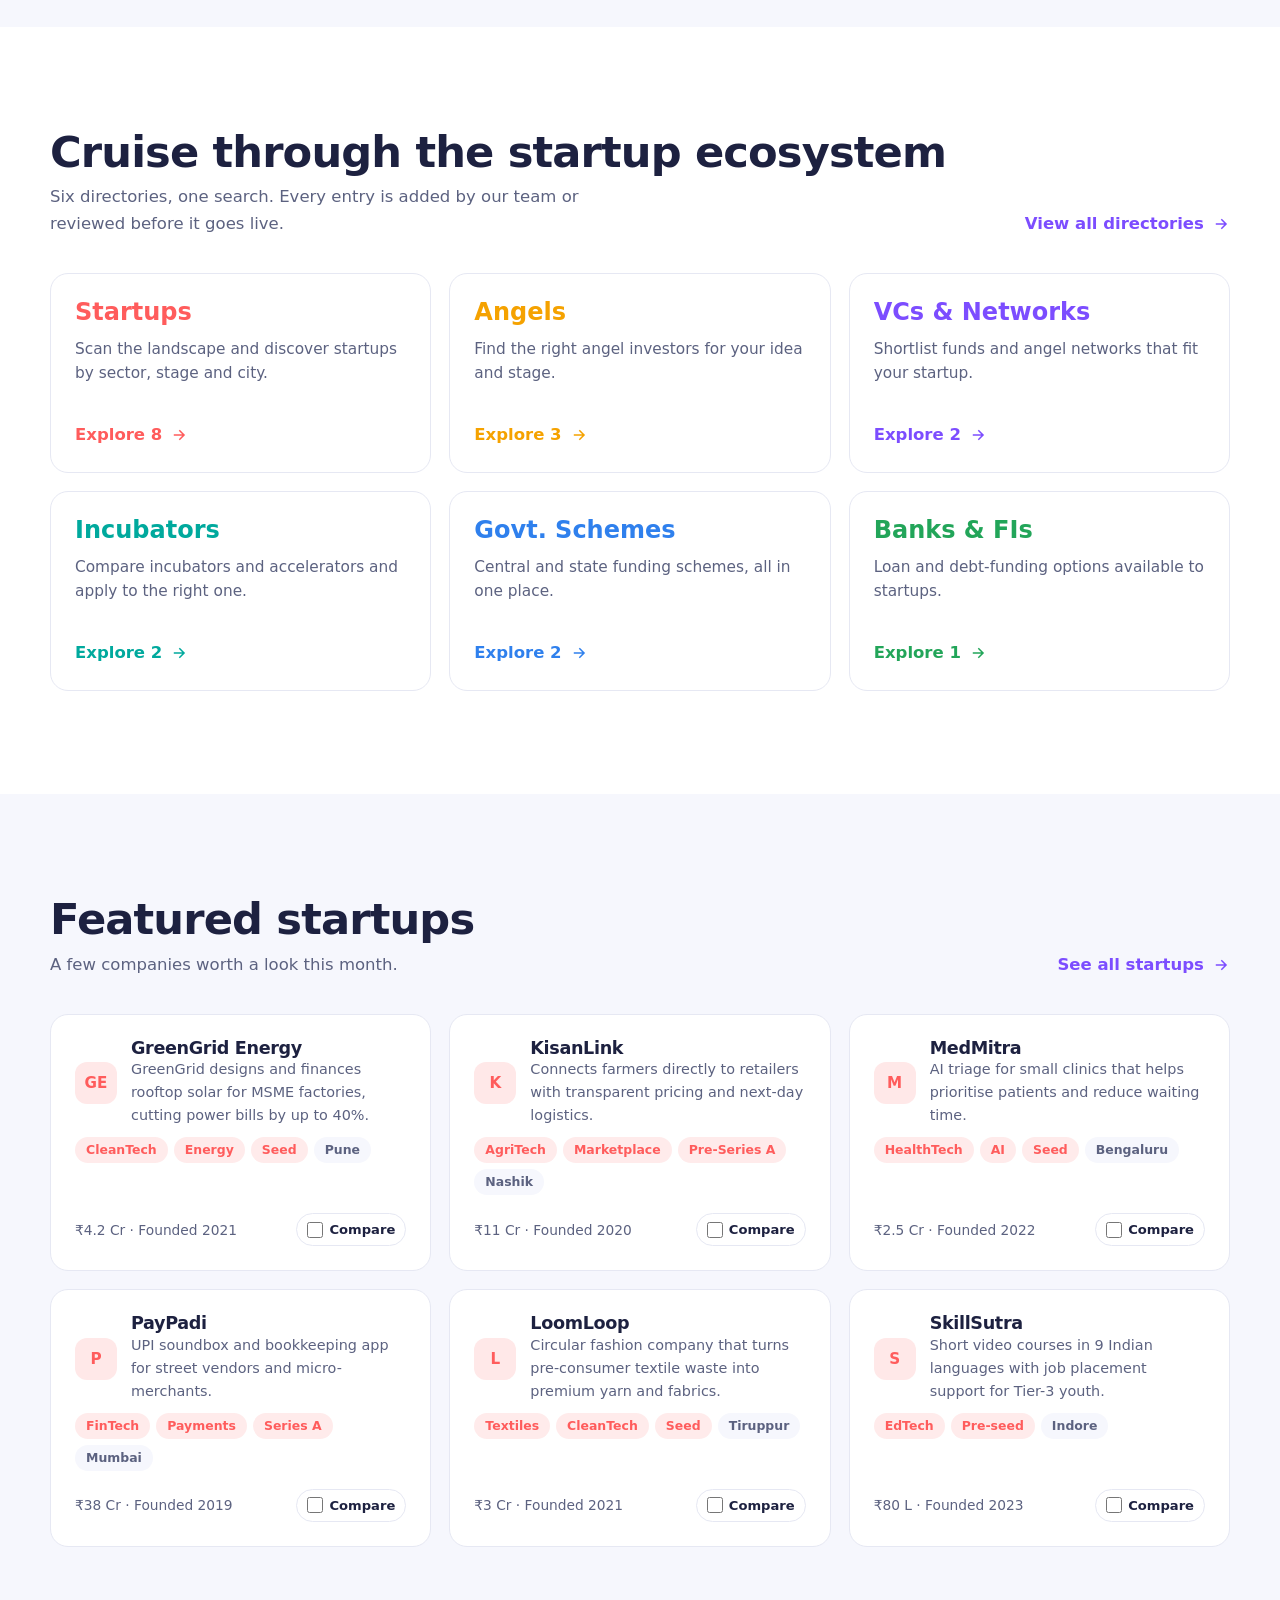
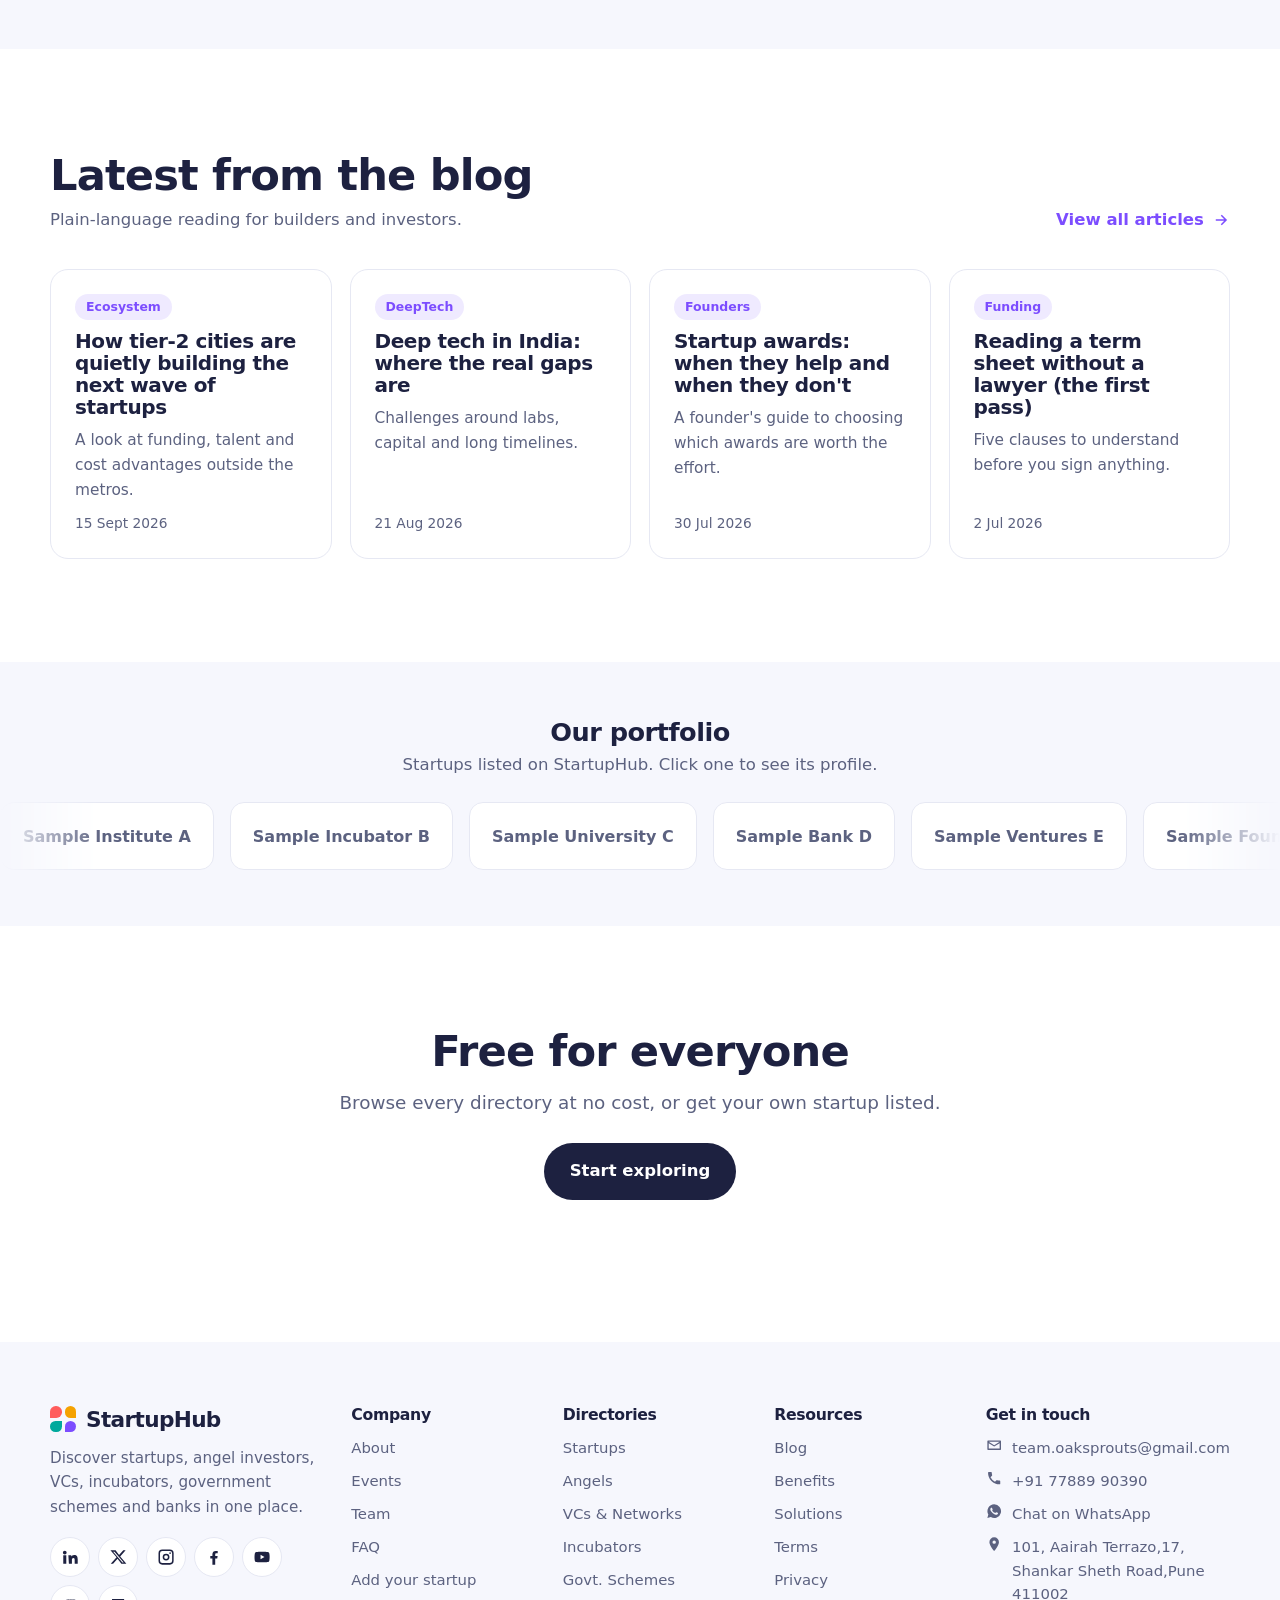
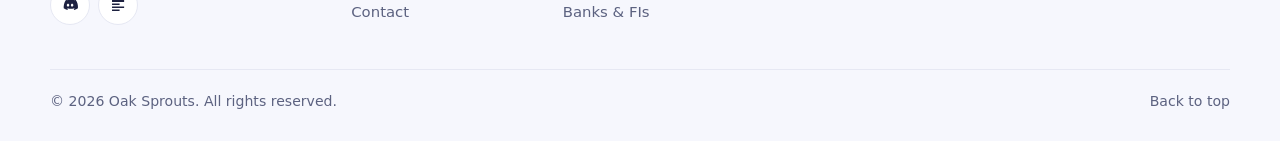
==== commit 97fe549a: "Add files via upload" ====
--- a/index.html
+++ b/index.html
@@ -86,10 +86,10 @@
     </div>
   </section>
 
-  <!-- TRUSTED BY -->
+  <!-- PORTFOLIO (every startup in your Startups tab) -->
   <section class="band" style="padding:56px 0">
-    <div class="wrap"><h2 style="font-size:1.6rem;margin-bottom:24px;text-align:center">Trusted by industry leaders</h2></div>
-    <div class="marquee" id="clients" aria-label="Partners and clients"></div>
+    <div class="wrap"><h2 style="font-size:1.6rem;margin-bottom:6px;text-align:center">Our portfolio</h2><p style="text-align:center;color:var(--muted);margin-bottom:24px">Startups listed on StartupHub. Click one to see its profile.</p></div>
+    <div class="marquee" id="clients" aria-label="Startups in our portfolio"></div>
   </section>
 
   <!-- FINAL CTA -->
--- a/css/style.css
+++ b/css/style.css
@@ -216,7 +216,7 @@
   .nav-link{justify-content:space-between;font-size:1.1rem;padding:14px}
   .nav-cta-m{display:inline-flex;margin-top:12px}
   .mega{position:static;width:auto;box-shadow:none;border:0;grid-template-columns:1fr;padding:0 0 8px}
-  .toolbar{top:72px}
+  .toolbar{position:static}
 }
 @media (max-width:620px){
   .g3,.g2,.g4{grid-template-columns:1fr}
@@ -226,3 +226,97 @@
   .nl{flex-direction:column;border-radius:20px}
 }
 @media (prefers-reduced-motion:reduce){*{animation:none!important;transition:none!important;scroll-behavior:auto!important}}
+
+/* ===================== v2 additions ===================== */
+.chip.warn{--c:#c2410c;background:#fff1e6;color:#c2410c}
+a.chip.facet{text-decoration:none;transition:background .15s,color .15s,transform .15s}
+a.chip.facet:hover{background:var(--c,var(--violet));color:#fff}
+.card .foot{flex-wrap:wrap;gap:8px}
+.cmp{display:inline-flex;align-items:center;gap:6px;font-weight:600;color:var(--ink);cursor:pointer;padding:5px 10px;border:1.5px solid var(--line);border-radius:999px;background:#fff;font-size:.82rem}
+.cmp:hover{border-color:var(--c)}
+.cmp input{accent-color:var(--c,var(--violet));width:16px;height:16px;margin:0}
+.facet-active{display:inline-flex;gap:8px;align-items:center;background:color-mix(in srgb,var(--dir,var(--violet)) 12%,#fff);color:var(--ink);padding:5px 8px 5px 14px;border-radius:999px;font-size:.9rem}
+.facet-active a{display:grid;place-items:center;width:24px;height:24px;border-radius:50%;background:#fff;font-weight:700}
+.meta{align-items:center}
+
+/* detail pop-up (startups) */
+.sheet .blk{margin-top:20px}
+.sheet .blk h4{font:700 .95rem var(--display);margin-bottom:6px}
+.sheet .blk p{color:var(--muted)}
+.sheet .actions{display:flex;gap:10px;margin-top:26px;flex-wrap:wrap}
+.founders{display:grid;gap:12px}
+.fcard{display:flex;gap:12px;padding:14px;border:1.5px solid var(--line);border-radius:14px}
+.fcard small{display:block;color:var(--muted)}
+.fcard p{font-size:.92rem;margin:4px 0}
+
+/* compare bar */
+.cmpbar{position:fixed;left:0;right:0;bottom:0;z-index:60;background:#fff;border-top:1.5px solid var(--line);box-shadow:0 -10px 30px -18px rgba(29,33,64,.35)}
+.cmpbar[hidden]{display:none}
+.cmpbar-in{display:flex;gap:14px;justify-content:space-between;align-items:center;padding:12px 0}
+.cmp-items{display:flex;gap:8px;flex-wrap:wrap;align-items:center;min-width:0}
+.cmp-title{font-weight:700}
+.cmp-pill{display:inline-flex;align-items:center;gap:6px;background:#ffecec;color:#b42318;border-radius:999px;padding:5px 6px 5px 12px;font-size:.88rem;font-weight:600;max-width:200px}
+.cmp-pill button{border:0;background:#fff;border-radius:50%;width:22px;height:22px;cursor:pointer;line-height:1;font-weight:700}
+.cmp-hint{color:var(--muted);font-size:.88rem}
+.cmp-act{display:flex;gap:8px;flex:none}
+.btn.off{opacity:.45;cursor:not-allowed}
+body:has(.cmpbar:not([hidden])) .site-footer{padding-bottom:110px}
+.toast{position:fixed;left:50%;bottom:90px;transform:translate(-50%,20px);background:var(--ink);color:#fff;padding:12px 18px;border-radius:12px;opacity:0;pointer-events:none;transition:.25s;z-index:120;max-width:90vw}
+.toast.on{opacity:1;transform:translate(-50%,0)}
+
+/* compare page */
+.cmp-tools{display:flex;gap:10px;align-items:center;flex-wrap:wrap;margin-bottom:16px}
+.switch{display:inline-flex;gap:8px;align-items:center;font-weight:600;cursor:pointer}
+.switch input{width:18px;height:18px;accent-color:var(--violet)}
+.cmp-scroll{overflow-x:auto;border:1.5px solid var(--line);border-radius:var(--r);background:#fff}
+.ctable{border-collapse:separate;border-spacing:0;width:100%;min-width:640px;table-layout:fixed}
+.ctable th,.ctable td{padding:14px 16px;text-align:left;vertical-align:top;border-bottom:1px solid var(--line);font-size:.95rem;word-wrap:break-word}
+.ctable thead th{position:sticky;top:0;background:#fff;z-index:2;border-bottom:2px solid var(--line)}
+.ctable tbody th{width:150px;color:var(--muted);font-weight:600;background:var(--soft);position:sticky;left:0;z-index:1}
+.ctable thead th:first-child{width:150px;position:sticky;left:0;z-index:3;background:#fff}
+.ctable tr.diff td{background:#fffaf0}
+.ctable tr:last-child th,.ctable tr:last-child td{border-bottom:0}
+.chead{display:grid;gap:6px;justify-items:start}
+.chead small{color:var(--muted);font-weight:400}
+.chead .rm{border:0;background:none;color:#b42318;font-weight:600;cursor:pointer;padding:0;text-decoration:underline}
+.empty-state{text-align:center;padding:60px 20px;display:grid;gap:14px;justify-items:center}
+.empty-state p{color:var(--muted);max-width:46ch}
+
+/* add-startup form */
+.sform{display:grid;gap:30px;max-width:860px}
+.sform .panel{border:1.5px solid var(--line);border-radius:var(--r);padding:clamp(18px,3vw,30px);display:grid;gap:16px;background:#fff}
+.sform h2{font-size:1.35rem}
+.sform .sub{color:var(--muted);margin-top:-8px;font-size:.95rem}
+.sform .grid2{display:grid;grid-template-columns:1fr 1fr;gap:14px}
+.sform label{display:grid;gap:6px;font-weight:600;font-size:.92rem}
+.sform label small{font-weight:400;color:var(--muted)}
+.sform .wide{grid-column:1/-1}
+.sform input,.sform textarea,.sform select{border:1.5px solid var(--line);border-radius:12px;padding:12px 14px;width:100%;background:#fff;font-weight:400}
+.sform textarea{min-height:110px;resize:vertical}
+.sform input:focus,.sform textarea:focus,.sform select:focus{border-color:var(--violet);outline:0}
+.sform .frow{border:1.5px dashed var(--line);border-radius:14px;padding:14px;display:grid;grid-template-columns:1fr 1fr;gap:12px}
+.sform .frow legend{padding:0 8px;font-weight:700;color:var(--violet)}
+.sform .check{display:flex;gap:10px;align-items:flex-start;font-weight:400}
+.sform .check input{width:20px;height:20px;margin-top:3px;flex:none;accent-color:var(--violet)}
+.hp{position:absolute!important;left:-9999px;width:1px;height:1px;overflow:hidden}
+.smsg{min-height:1.3em;font-weight:600}.smsg.err{color:#b42318}
+.notice{background:#fff7e0;border:1px solid #ffe3a0;color:#7a5200;padding:14px 18px;border-radius:14px;max-width:860px}
+.done{max-width:640px;text-align:center;margin:30px auto;display:grid;gap:14px;justify-items:center}
+@media (max-width:620px){.sform .grid2,.sform .frow{grid-template-columns:1fr}.cmpbar-in{flex-direction:column;align-items:stretch}.cmp-act{justify-content:flex-end}}
+
+.fcard .fname{font-weight:700;display:block}.fcard .fname:hover{color:var(--violet);text-decoration:underline}
+
+
+/* v3 additions: logos/photos, blog pictures, portfolio strip */
+.av img{object-fit:contain;padding:5px;background:#fff}
+.av.ph{border-radius:50%}
+.av.ph img{object-fit:cover;padding:0}
+.sel[hidden]{display:none}
+.smsg.ok{color:#15803d}
+.card.blog{overflow:hidden}
+.bimg{margin:-24px -24px 6px;aspect-ratio:16/9;overflow:hidden;background:color-mix(in srgb,var(--c,#7c4dff) 12%,#fff)}
+.bimg img{width:100%;height:100%;object-fit:cover;display:block}
+.bimg.ph{display:grid;place-items:center;text-align:center;padding:12px;font:700 1rem var(--display);color:var(--c,#7c4dff)}
+.pf-pill{display:flex;align-items:center;gap:12px;border:1.5px solid var(--line);background:#fff;border-radius:16px;height:68px;min-width:190px;padding:0 20px 0 14px;font:700 1rem var(--display);color:var(--ink);text-decoration:none;white-space:nowrap;transition:border-color .2s,transform .2s}
+.pf-pill:hover{border-color:var(--c,#7c4dff);transform:translateY(-2px)}
+.pf-pill .av{width:42px;height:42px}
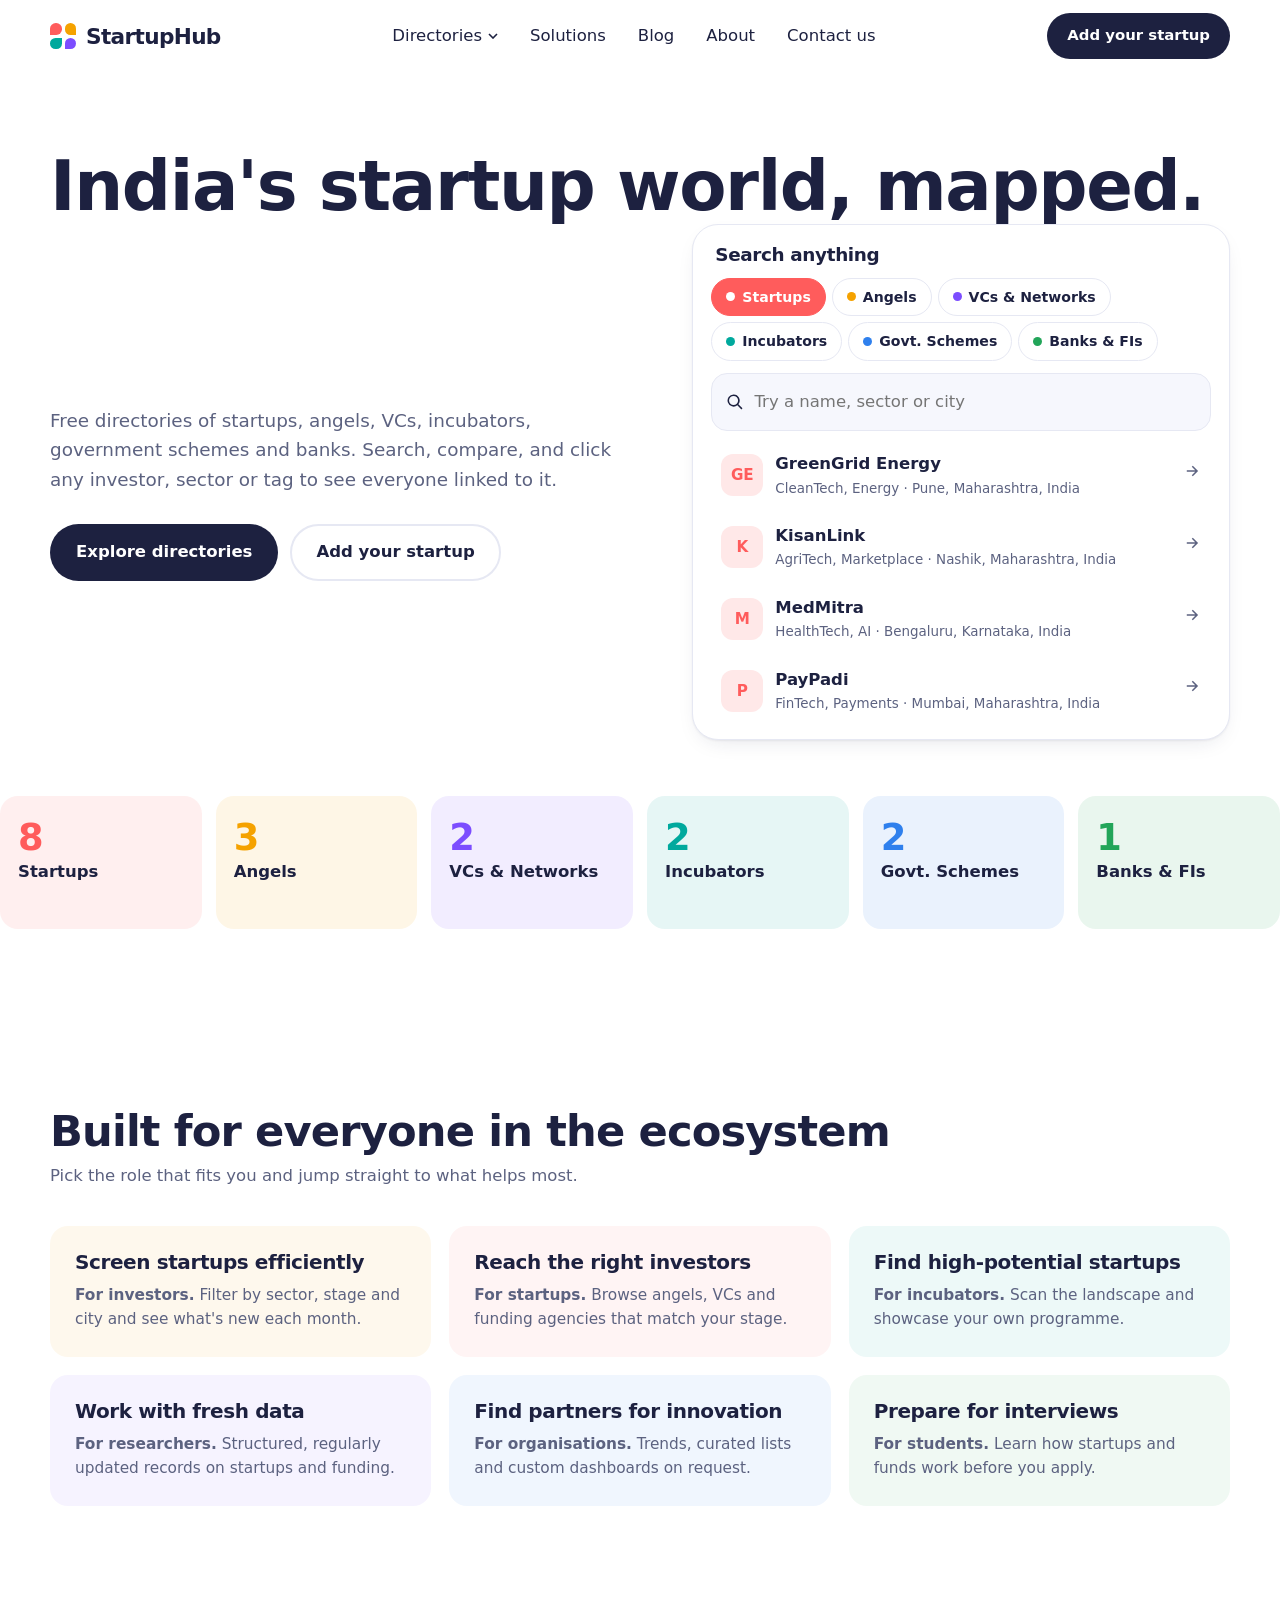
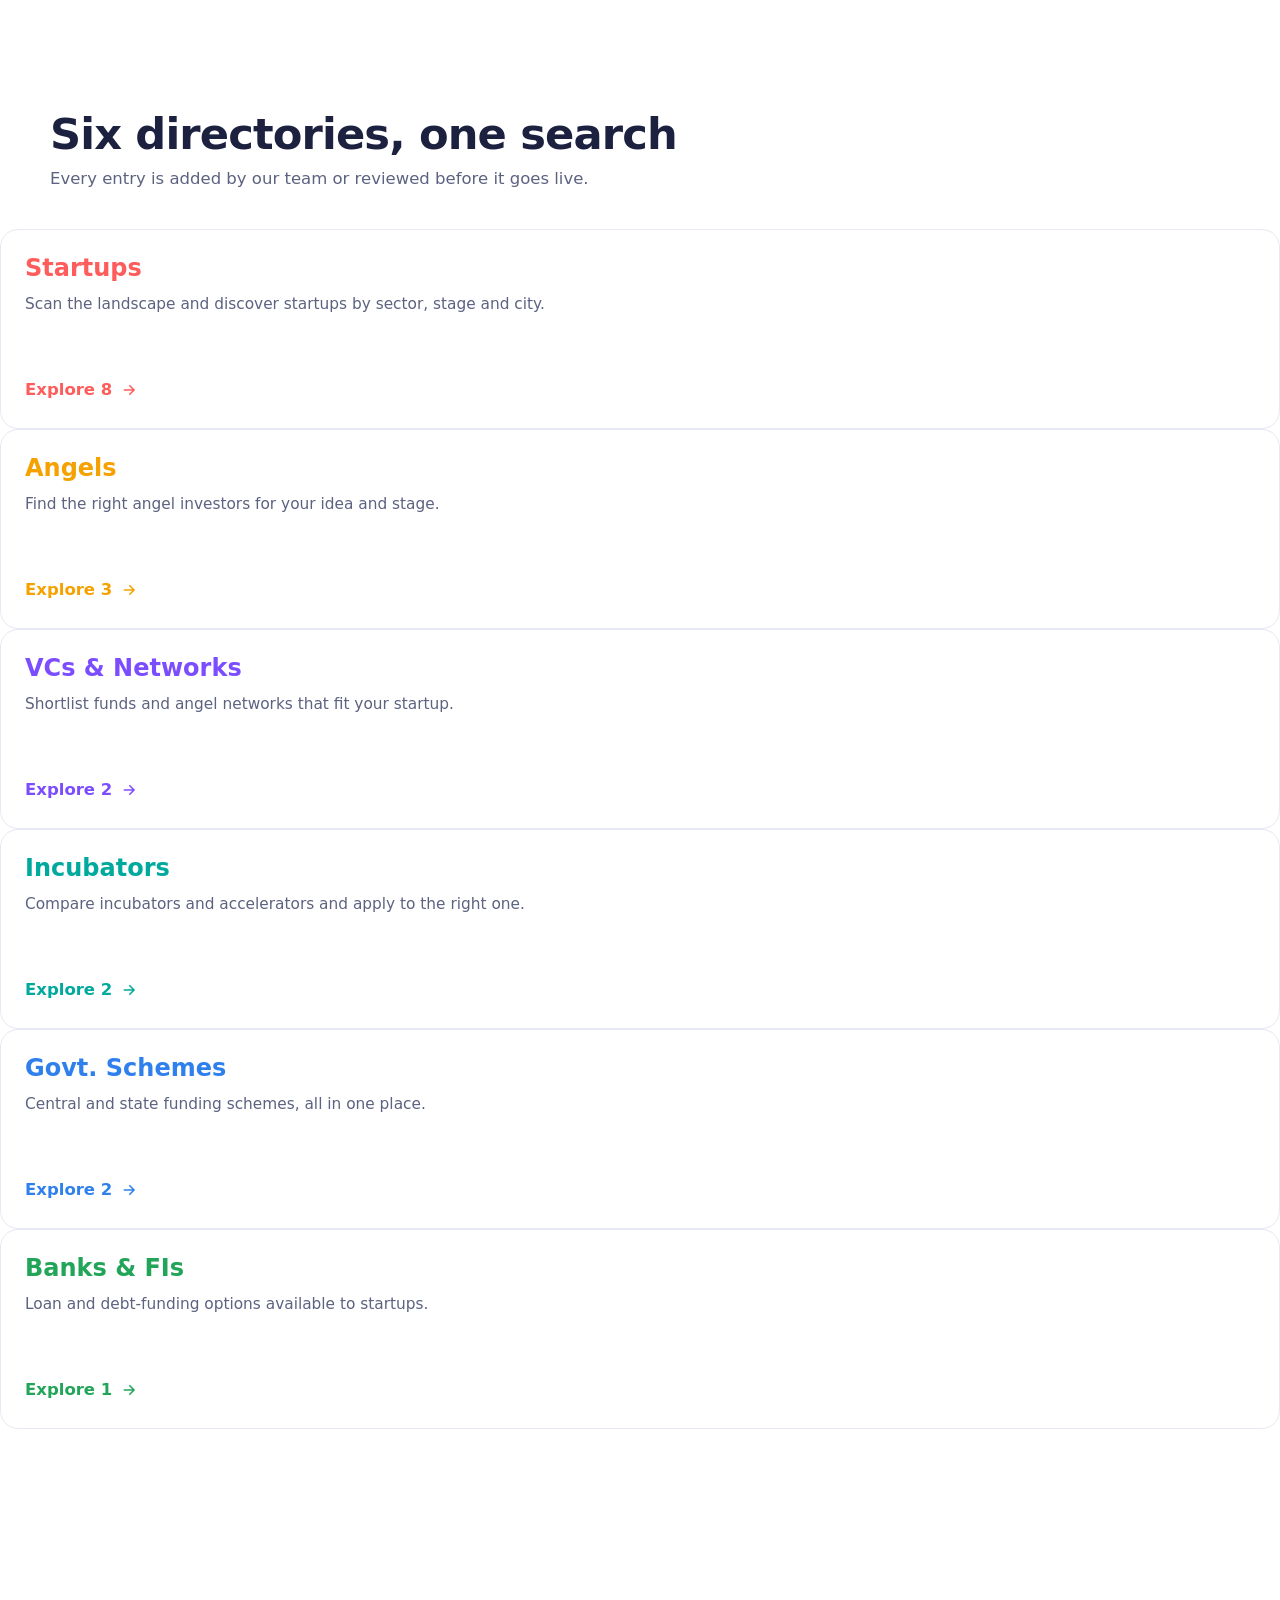
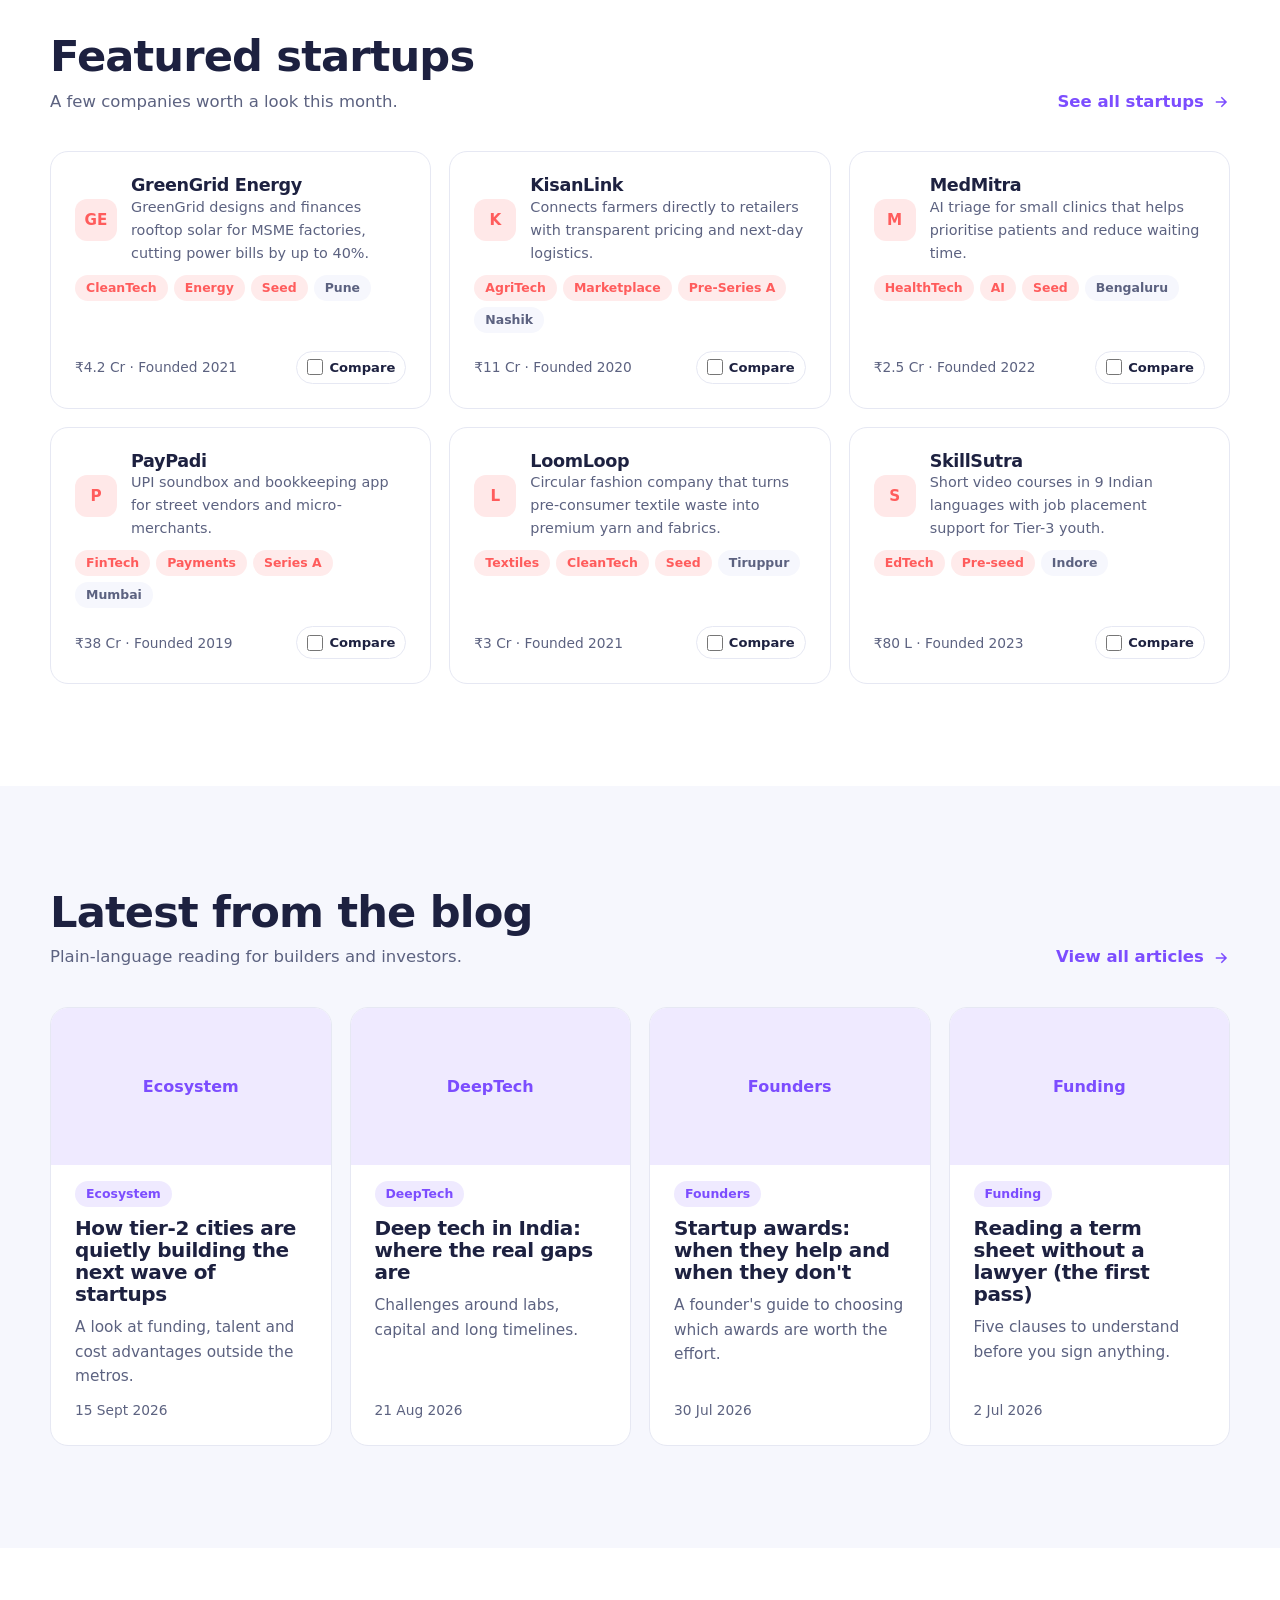
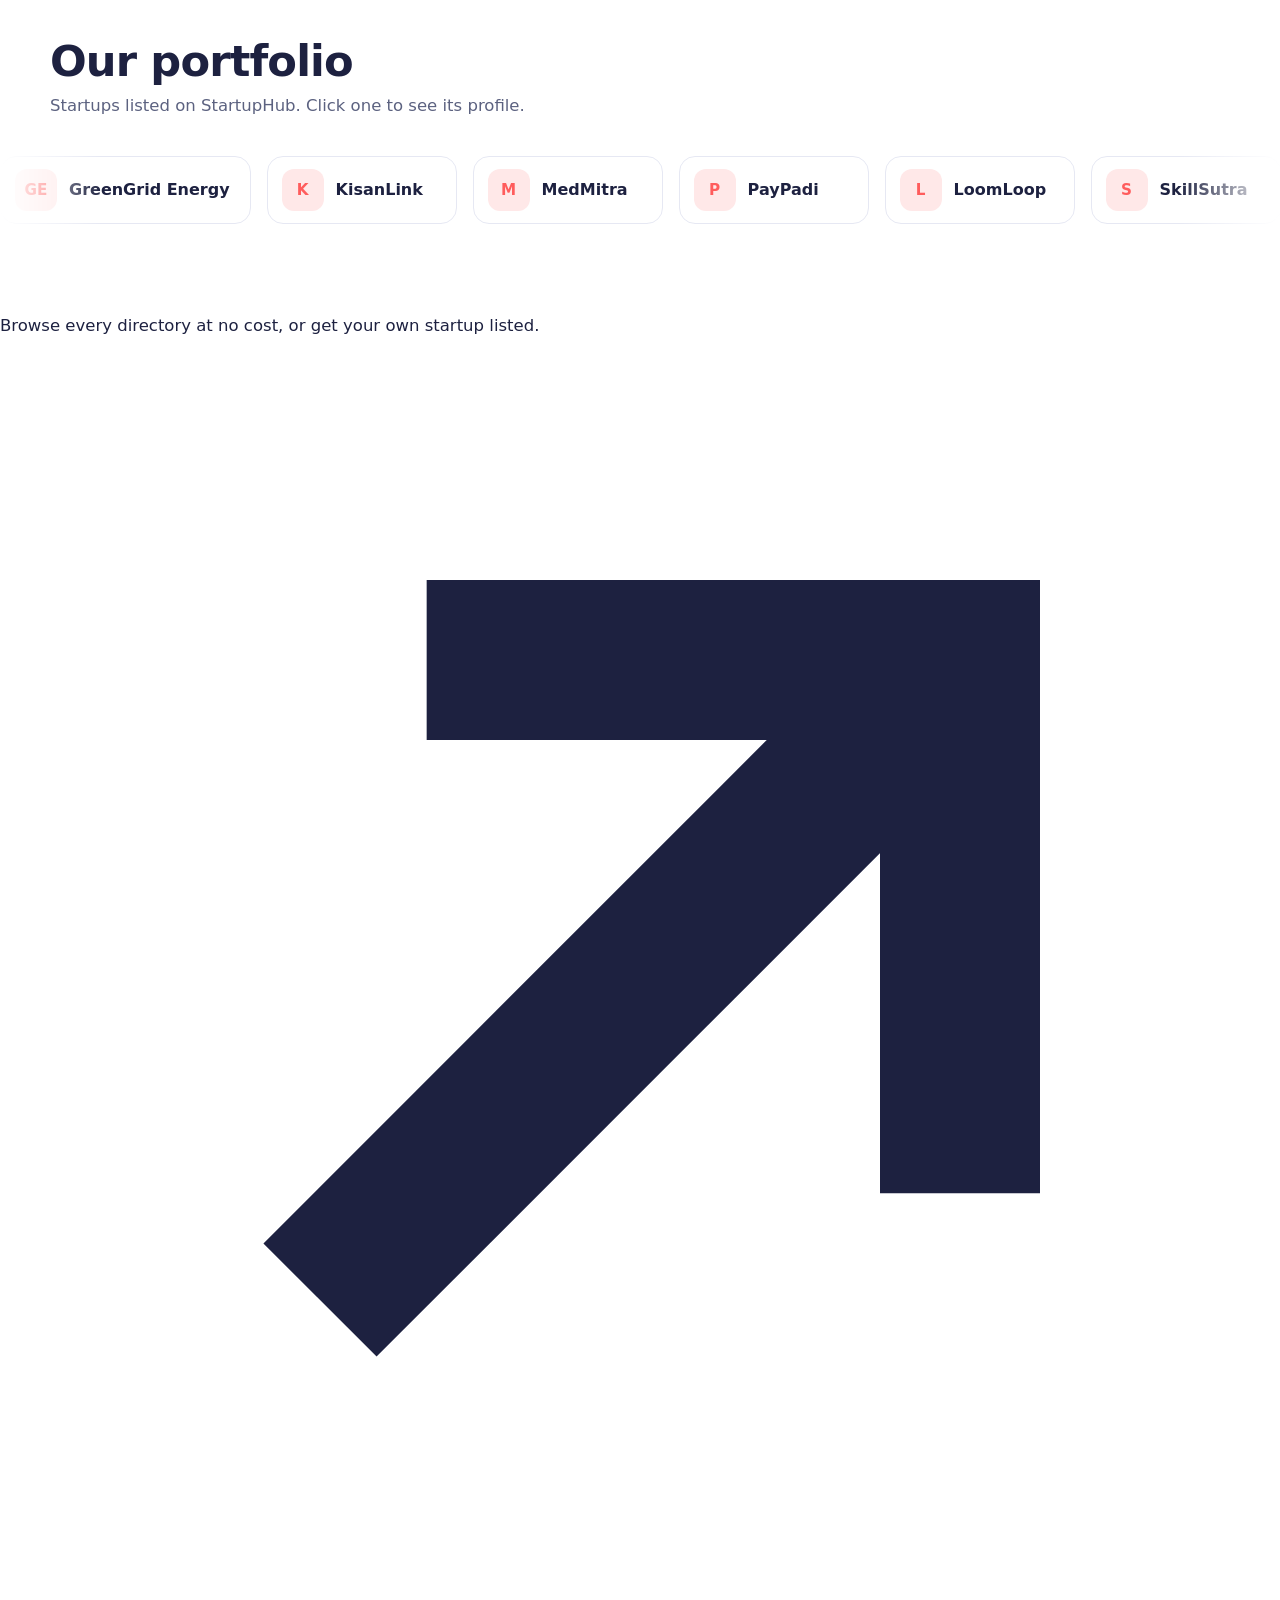
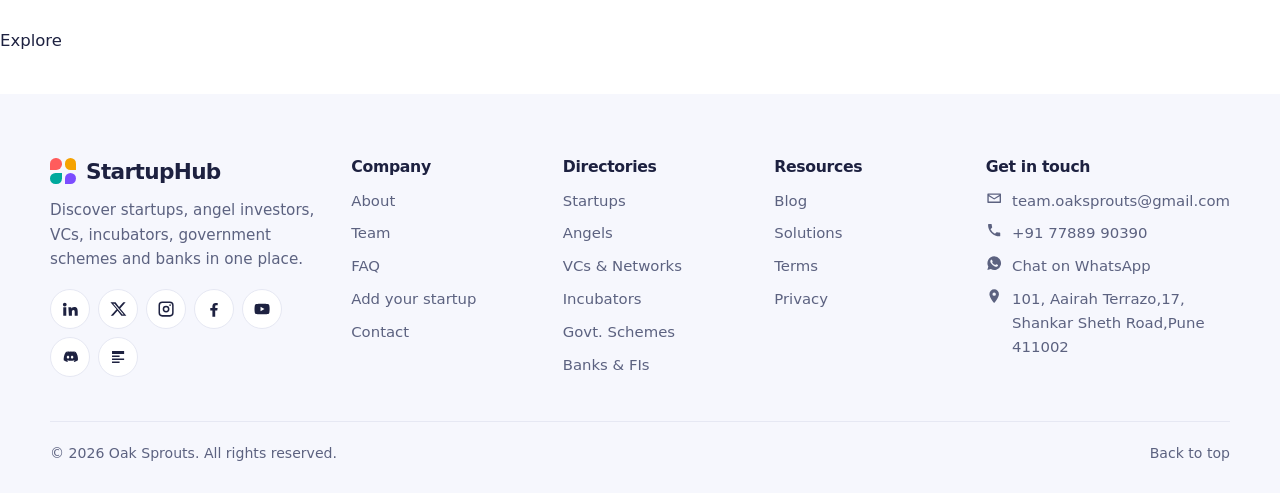
==== commit 210c80ab: "Add files via upload" ====
--- a/index.html
+++ b/index.html
@@ -4,24 +4,23 @@
 <meta charset="utf-8"><meta name="viewport" content="width=device-width,initial-scale=1">
 <title>Home</title>
 <meta name="description" content="Discover startups, angel investors, VCs, incubators, government schemes and banks in one place.">
-<link rel="preconnect" href="https://fonts.googleapis.com"><link rel="preconnect" href="https://fonts.gstatic.com" crossorigin>
-<link href="https://fonts.googleapis.com/css2?family=Bricolage+Grotesque:opsz,wght@12..96,600;12..96,700;12..96,800&family=Instrument+Sans:wght@400;500;600;700&display=swap" rel="stylesheet">
+<link rel="preconnect" href="https://api.fontshare.com"><link rel="preconnect" href="https://cdn.fontshare.com" crossorigin>
+<link href="https://api.fontshare.com/v2/css?f[]=roundo@400,500,600&display=swap" rel="stylesheet">
 <link rel="stylesheet" href="css/style.css">
 </head>
 <body data-page="home">
 <main>
 
-  <!-- HERO -->
+  <!-- HERO: white, one huge line, the live search, and the six directory counts as colour tiles -->
   <section class="hero">
-    <span class="shape s1"></span><span class="shape s2"></span><span class="shape s3"></span>
     <div class="wrap">
+      <h1>India's startup world, mapped.</h1>
       <div class="hero-grid">
         <div>
-          <h1>Navigate the startup &amp; investor world with <em>ease</em> and accuracy</h1>
-          <p class="lead">One place to find startups, angels, VCs, incubators, government schemes and banks. Always up to date, free to browse.</p>
+          <p class="lead">Free directories of startups, angels, VCs, incubators, government schemes and banks. Search, compare, and click any investor, sector or tag to see everyone linked to it.</p>
           <div class="hero-actions">
             <a class="btn btn-solid" href="directory.html">Explore directories</a>
-            <a class="btn btn-ghost" href="solutions.html">See how it helps you</a>
+            <a class="btn btn-ghost" href="add-startup.html">Add your startup</a>
           </div>
         </div>
         <div class="console" aria-label="Search">
@@ -32,35 +31,33 @@
           <div class="results" id="res" aria-live="polite"></div>
         </div>
       </div>
-      <div class="stats" id="stats" aria-label="Ecosystem numbers"></div>
     </div>
+    <div class="stats" id="stats" aria-label="Ecosystem numbers"></div>
   </section>
 
   <!-- AUDIENCES -->
-  <section class="band">
+  <section>
     <div class="wrap">
       <div class="sec-head"><div><h2>Built for everyone in the ecosystem</h2><p>Pick the role that fits you and jump straight to what helps most.</p></div></div>
       <div class="grid g3">
-        <a class="card adv" style="--c:#f5a200" href="solutions.html#investors"><small>For investors</small><h3>Screen startups efficiently</h3><p>Filter by sector, stage and city and see what's new each month.</p></a>
-        <a class="card adv" style="--c:#ff5c5c" href="solutions.html#startups"><small>For startups</small><h3>Reach the right investors</h3><p>Browse angels, VCs and funding agencies that match your stage.</p></a>
-        <a class="card adv" style="--c:#00a99d" href="solutions.html#incubators"><small>For incubators</small><h3>Find high-potential startups</h3><p>Scan the landscape and showcase your own programme.</p></a>
-        <a class="card adv" style="--c:#7c4dff" href="solutions.html#researchers"><small>For researchers</small><h3>Work with fresh data</h3><p>Structured, regularly updated records on startups and funding.</p></a>
-        <a class="card adv" style="--c:#2f80ed" href="solutions.html#orgs"><small>For organisations</small><h3>Find partners for innovation</h3><p>Trends, curated lists and custom dashboards on request.</p></a>
-        <a class="card adv" style="--c:#22a559" href="solutions.html#researchers"><small>For students</small><h3>Prepare for interviews</h3><p>Learn how startups and funds work before you apply.</p></a>
+        <a class="card adv" style="--c:#f5a200" href="solutions.html#investors"><h3>Screen startups efficiently</h3><p><b>For investors.</b> Filter by sector, stage and city and see what's new each month.</p></a>
+        <a class="card adv" style="--c:#ff5c5c" href="solutions.html#startups"><h3>Reach the right investors</h3><p><b>For startups.</b> Browse angels, VCs and funding agencies that match your stage.</p></a>
+        <a class="card adv" style="--c:#00a99d" href="solutions.html#incubators"><h3>Find high-potential startups</h3><p><b>For incubators.</b> Scan the landscape and showcase your own programme.</p></a>
+        <a class="card adv" style="--c:#7c4dff" href="solutions.html#researchers"><h3>Work with fresh data</h3><p><b>For researchers.</b> Structured, regularly updated records on startups and funding.</p></a>
+        <a class="card adv" style="--c:#2f80ed" href="solutions.html#orgs"><h3>Find partners for innovation</h3><p><b>For organisations.</b> Trends, curated lists and custom dashboards on request.</p></a>
+        <a class="card adv" style="--c:#22a559" href="solutions.html#researchers"><h3>Prepare for interviews</h3><p><b>For students.</b> Learn how startups and funds work before you apply.</p></a>
       </div>
     </div>
   </section>
 
-  <!-- DIRECTORIES -->
-  <section>
-    <div class="wrap">
-      <div class="sec-head"><div><h2>Cruise through the startup ecosystem</h2><p>Six directories, one search. Every entry is added by our team or reviewed before it goes live.</p></div><a class="link-arrow" href="directory.html">View all directories <svg class="ic" viewBox="0 0 24 24" fill="currentColor"><path d="M5 11h11.2l-4.6-4.6L13 5l7 7-7 7-1.4-1.4 4.6-4.6H5z"/></svg></a></div>
-      <div class="grid g3" id="products"></div>
-    </div>
+  <!-- DIRECTORIES: one flat colour band each -->
+  <section class="chapters">
+    <div class="wrap"><div class="sec-head"><div><h2>Six directories, one search</h2><p>Every entry is added by our team or reviewed before it goes live.</p></div></div></div>
+    <div id="products"></div>
   </section>
 
   <!-- FEATURED STARTUPS -->
-  <section class="band">
+  <section>
     <div class="wrap">
       <div class="sec-head"><div><h2>Featured startups</h2><p>A few companies worth a look this month.</p></div><a class="link-arrow" href="directory.html?type=startups">See all startups <svg class="ic" viewBox="0 0 24 24" fill="currentColor"><path d="M5 11h11.2l-4.6-4.6L13 5l7 7-7 7-1.4-1.4 4.6-4.6H5z"/></svg></a></div>
       <div class="grid g3" id="featured"></div>
@@ -68,38 +65,35 @@
   </section>
 
   <!-- BLOG -->
-  <section>
+  <section class="band">
     <div class="wrap">
       <div class="sec-head"><div><h2>Latest from the blog</h2><p>Plain-language reading for builders and investors.</p></div><a class="link-arrow" href="blog.html">View all articles <svg class="ic" viewBox="0 0 24 24" fill="currentColor"><path d="M5 11h11.2l-4.6-4.6L13 5l7 7-7 7-1.4-1.4 4.6-4.6H5z"/></svg></a></div>
       <div class="grid g4" id="blog"></div>
     </div>
   </section>
 
+  <!-- PORTFOLIO (every startup in your Startups tab) -->
+  <section style="padding:clamp(56px,7vw,110px) 0">
+    <div class="wrap"><div class="sec-head"><div><h2>Our portfolio</h2><p>Startups listed on StartupHub. Click one to see its profile.</p></div></div></div>
+    <div class="marquee" id="clients" aria-label="Startups in our portfolio"></div>
+  </section>
+
   <!-- NEWSLETTER (hidden automatically until you add newsletter.action in config.js) -->
   <section style="padding-top:0" data-nl-wrap>
     <div class="wrap">
       <div class="cta">
-        <div class="dots" aria-hidden="true"><i style="background:#ff5c5c"></i><i style="background:#f5a200"></i><i style="background:#00a99d"></i><i style="background:#7c4dff"></i><i style="background:#2f80ed"></i><i style="background:#22a559"></i></div>
         <div><h2>Stay in the loop, skip the noise</h2><p>Real insights on startups and funding, straight to your inbox.</p></div>
-        <div><form class="nl" id="nl"><input type="email" name="email" required placeholder="you@example.com" aria-label="Email address"><button class="btn btn-color" style="--c:#7c4dff">Subscribe</button></form><div class="nl-msg" id="nl-msg" role="status"></div></div>
+        <div><form class="nl" id="nl"><input type="email" name="email" required placeholder="you@example.com" aria-label="Email address"><button class="btn btn-color" style="--c:#ff5c5c">Subscribe</button></form><div class="nl-msg" id="nl-msg" role="status"></div></div>
       </div>
     </div>
   </section>
 
-  <!-- PORTFOLIO (every startup in your Startups tab) -->
-  <section class="band" style="padding:56px 0">
-    <div class="wrap"><h2 style="font-size:1.6rem;margin-bottom:6px;text-align:center">Our portfolio</h2><p style="text-align:center;color:var(--muted);margin-bottom:24px">Startups listed on StartupHub. Click one to see its profile.</p></div>
-    <div class="marquee" id="clients" aria-label="Startups in our portfolio"></div>
-  </section>
-
-  <!-- FINAL CTA -->
-  <section>
-    <div class="wrap" style="text-align:center">
-      <h2>Free for everyone</h2>
-      <p class="lead" style="margin:12px auto 26px">Browse every directory at no cost, or get your own startup listed.</p>
-      <a class="btn btn-solid" href="directory.html">Start exploring</a>
-    </div>
-  </section>
+  <!-- CLOSING BAND: the word is the button -->
+  <a class="bigcta" href="directory.html">
+    <span class="bigcta-note">Browse every directory at no cost, or get your own startup listed.</span>
+    <svg viewBox="0 0 24 24" fill="none" stroke="currentColor" stroke-width="3" aria-hidden="true"><path d="M6 18 18 6M8 6h10v10"/></svg>
+    <span class="bigcta-word">Explore</span>
+  </a>
 
 </main>
 <script src="js/config.js"></script>
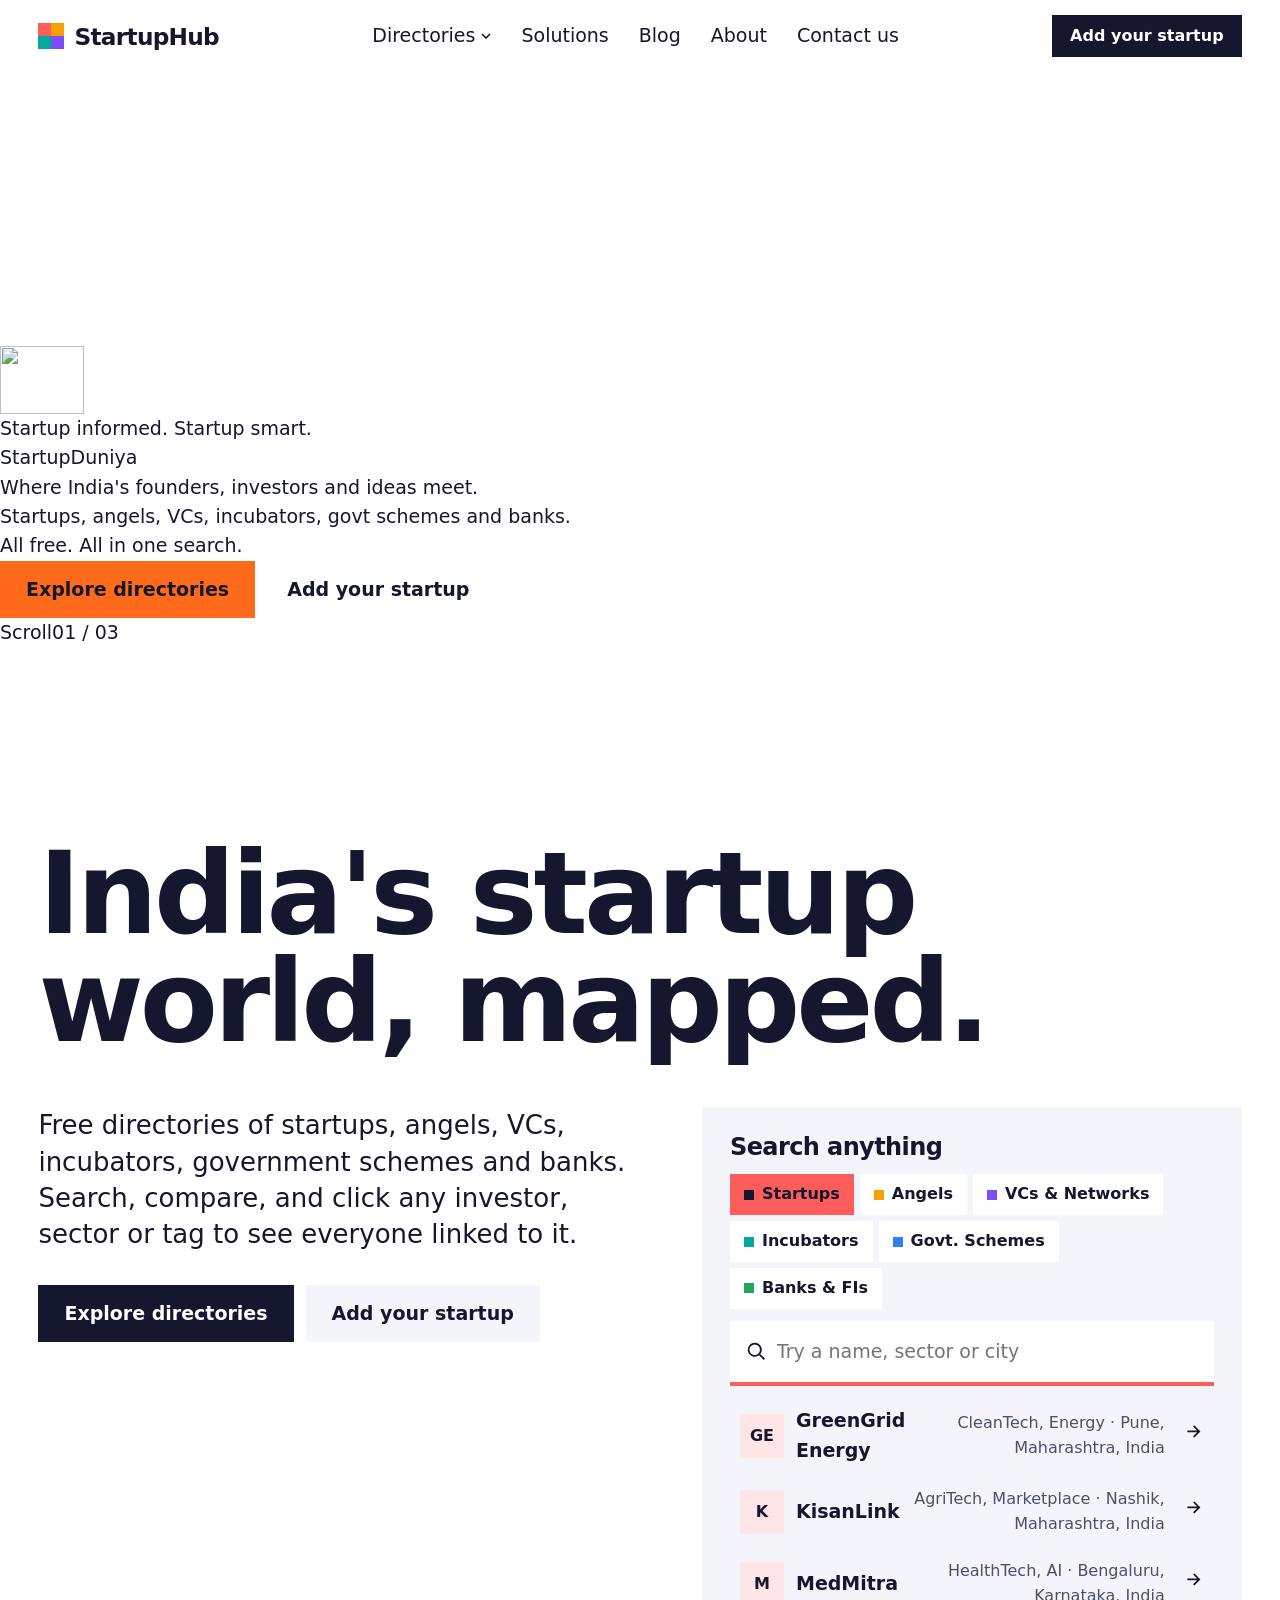
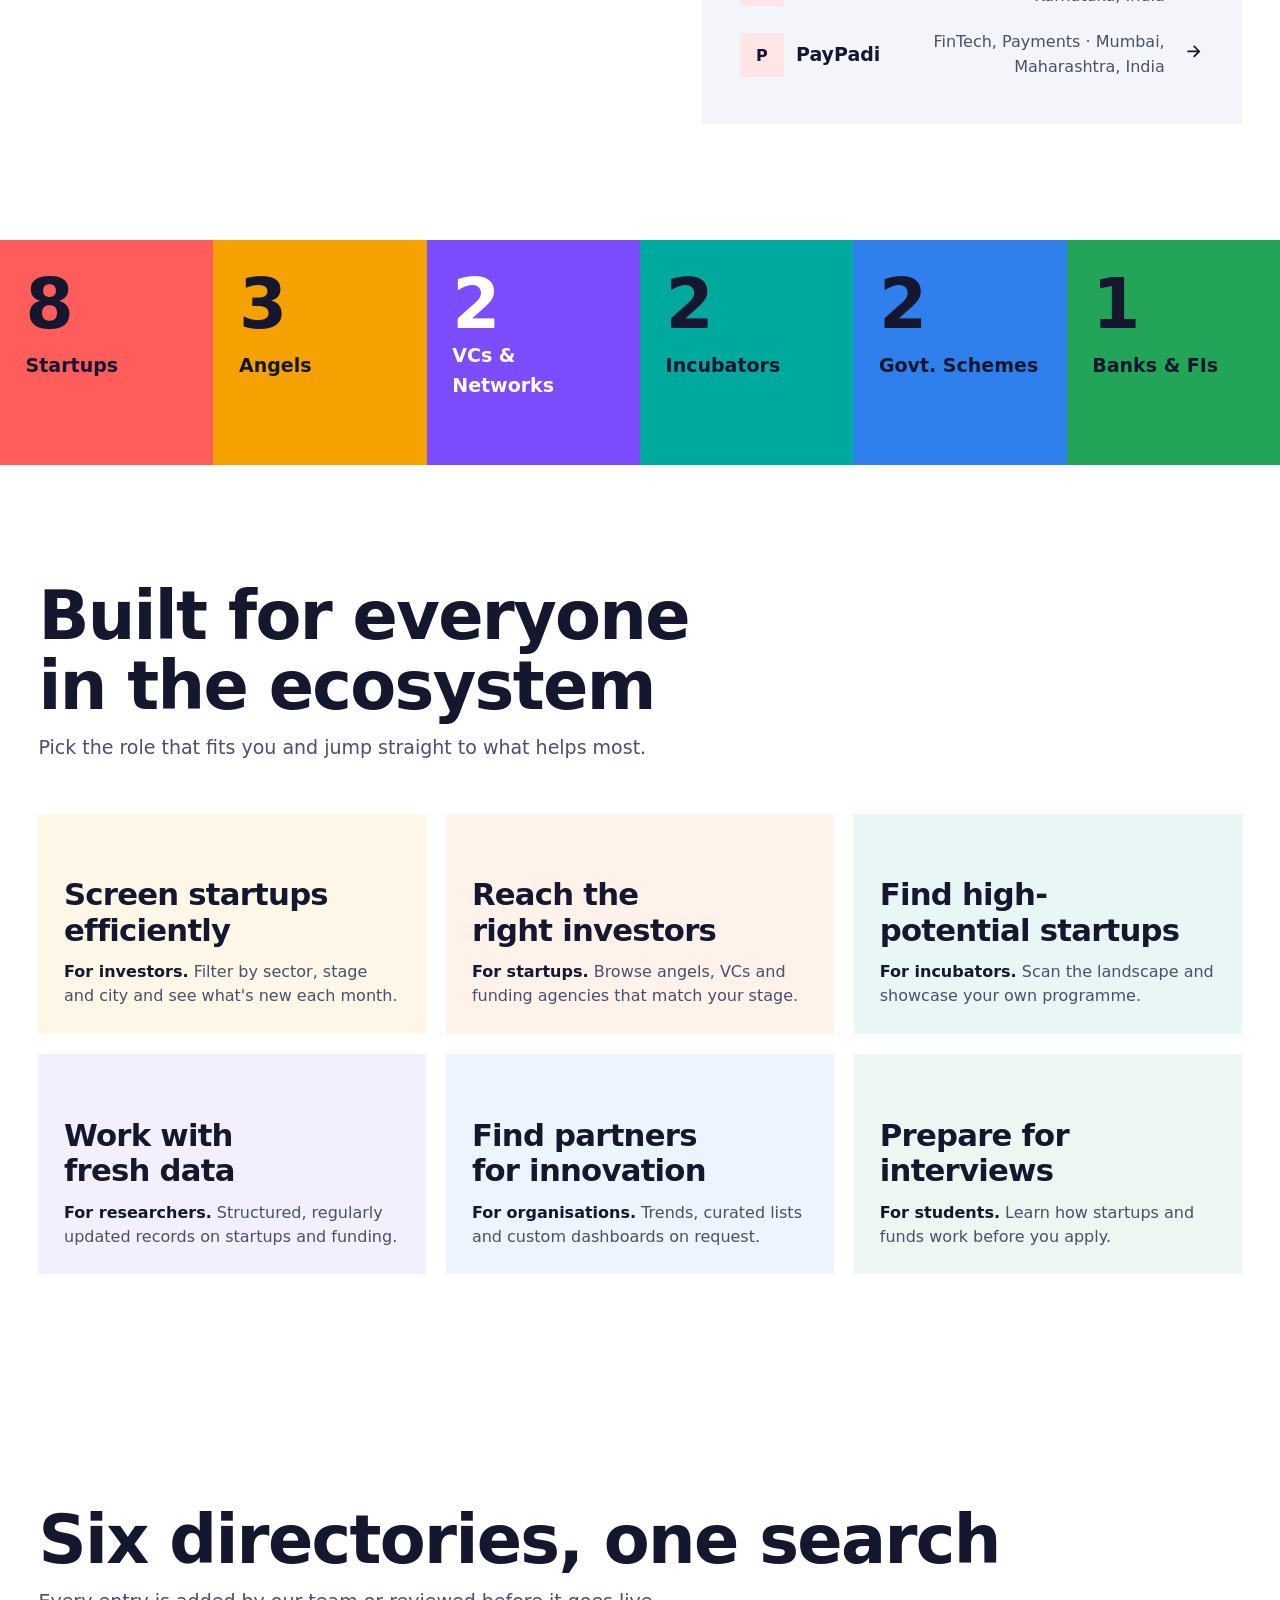
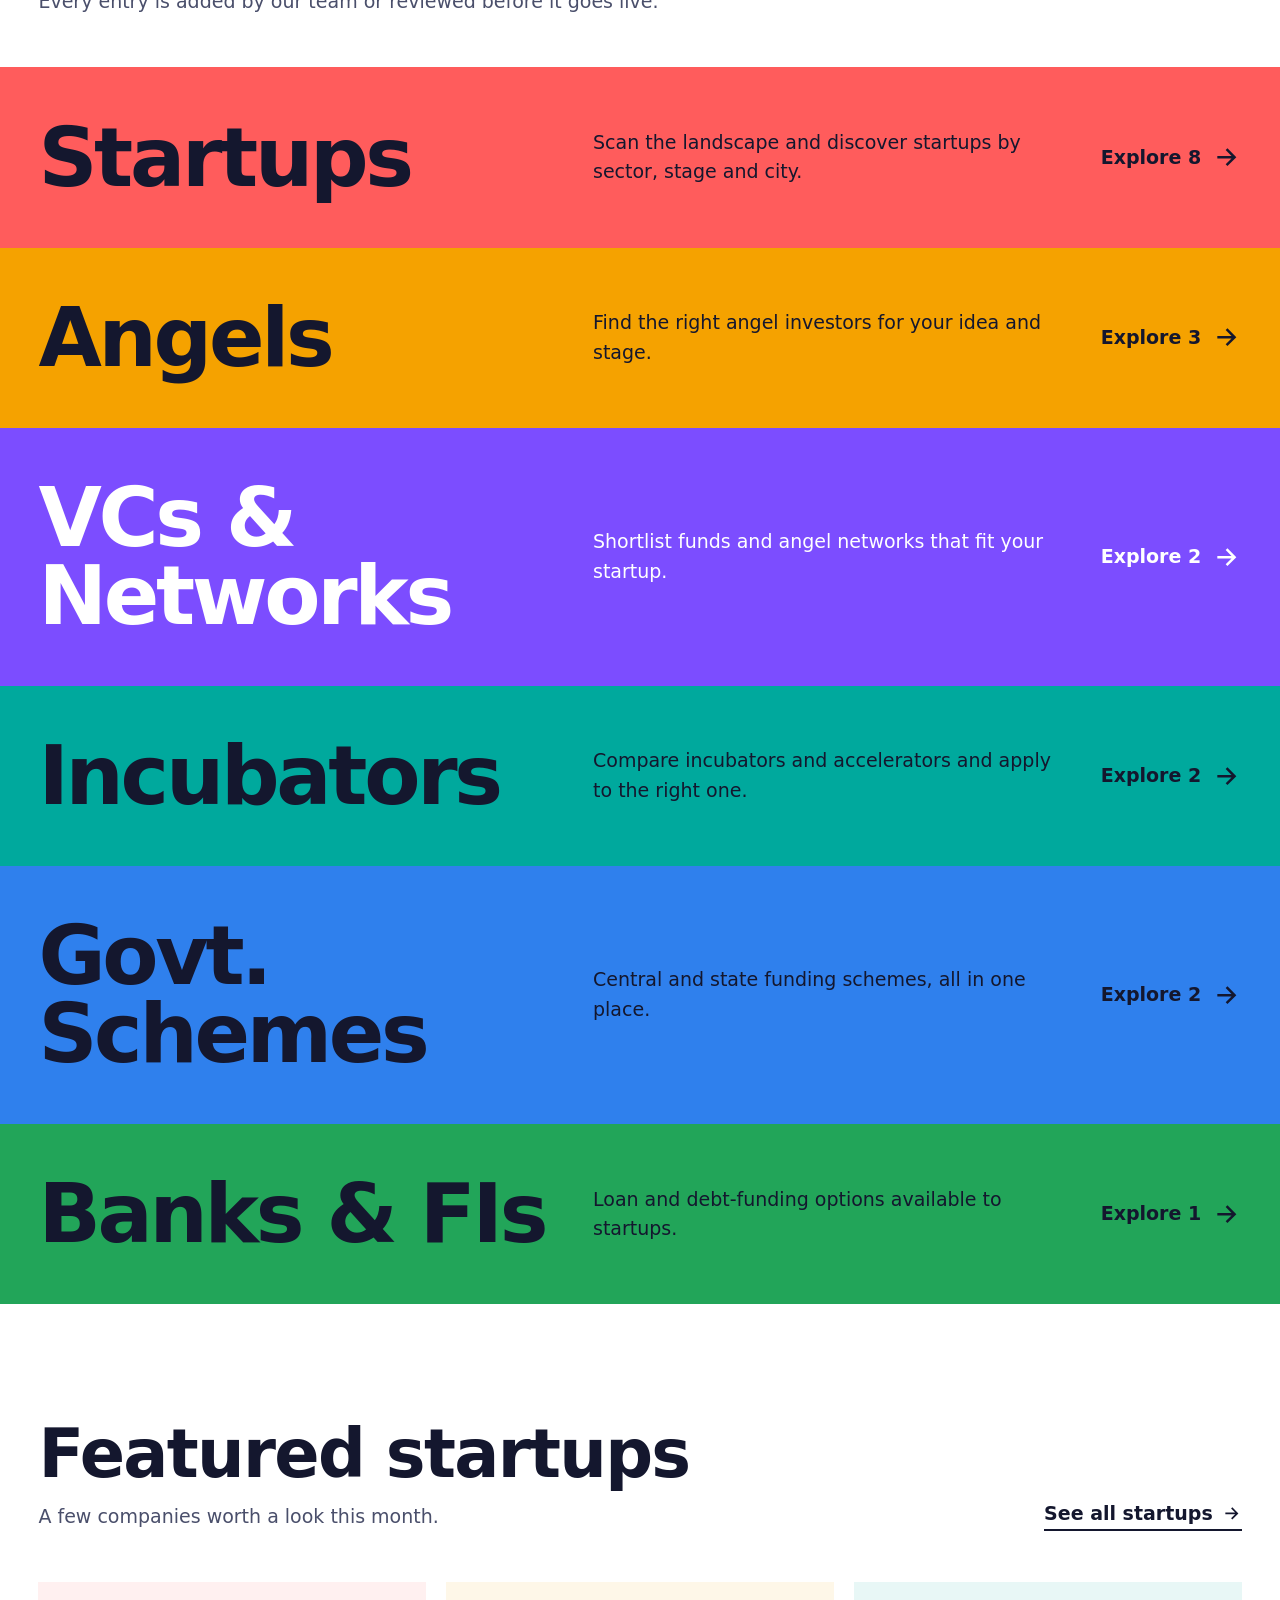
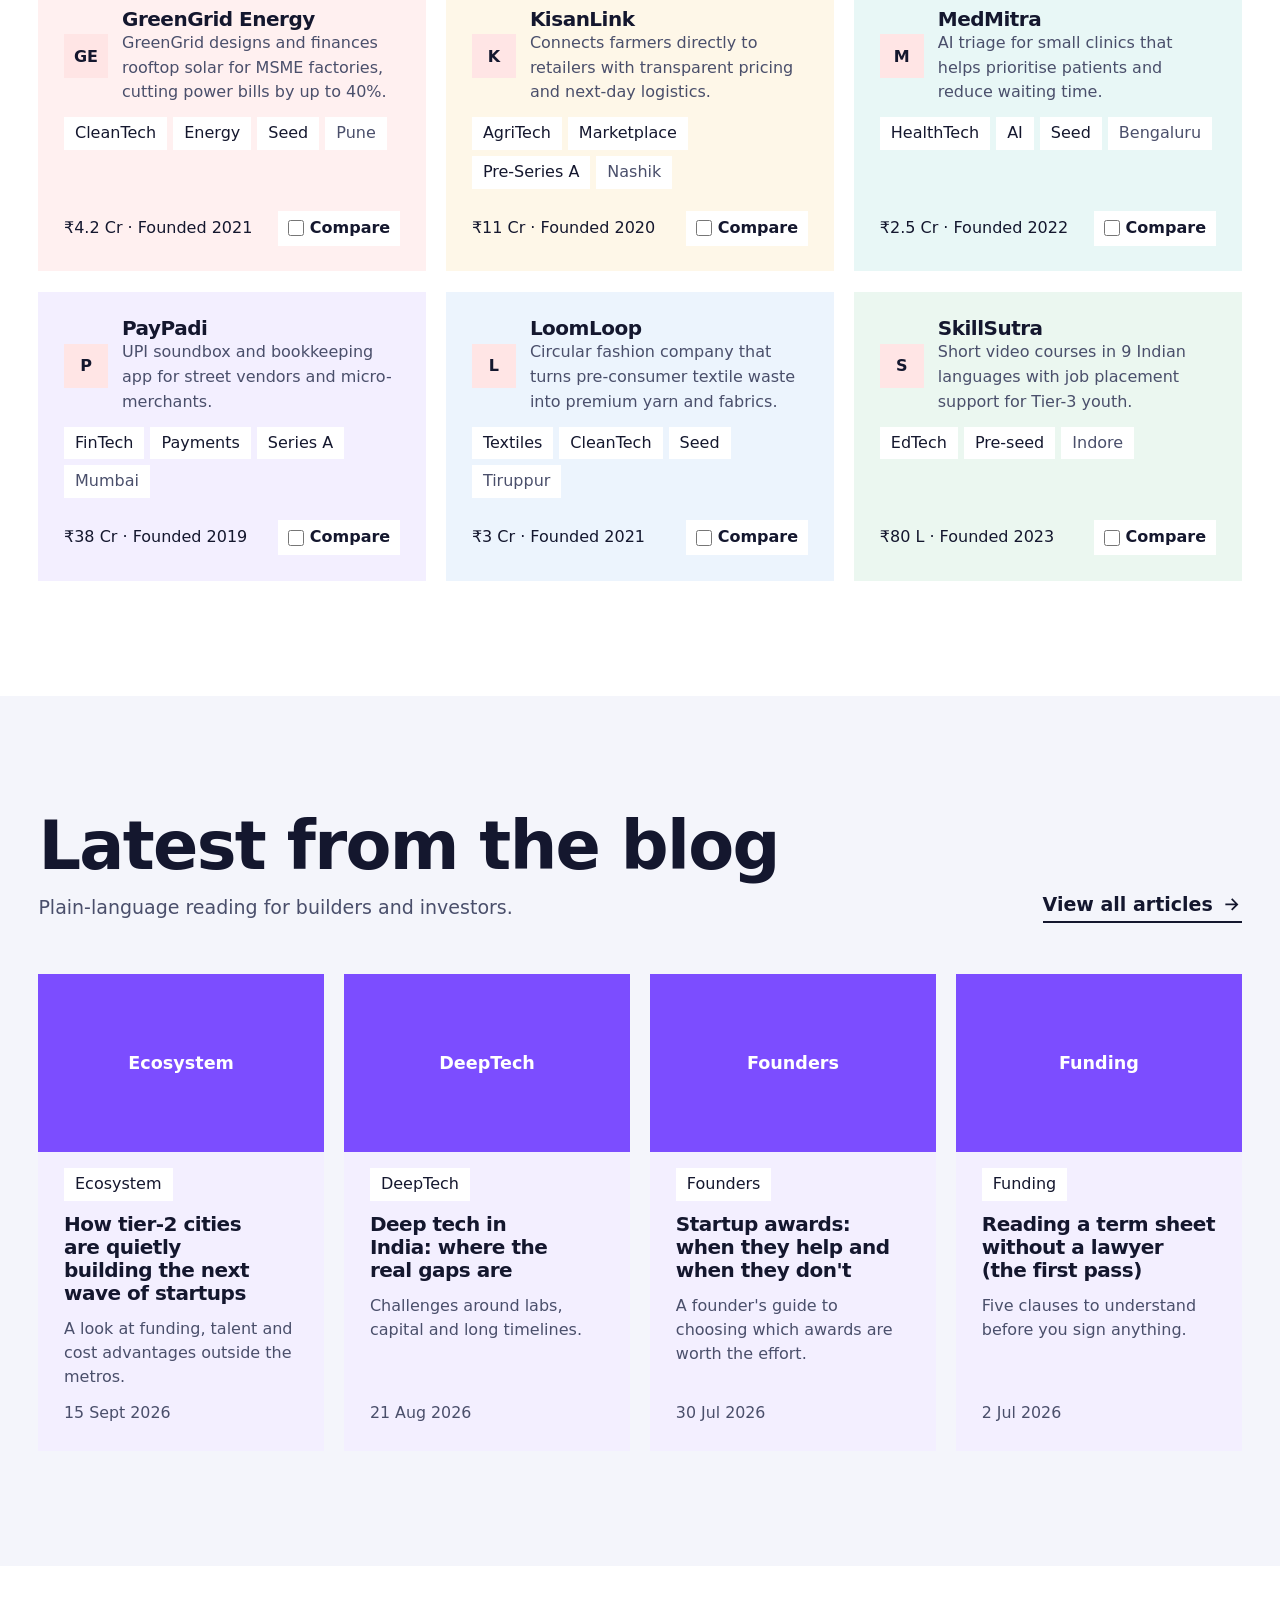
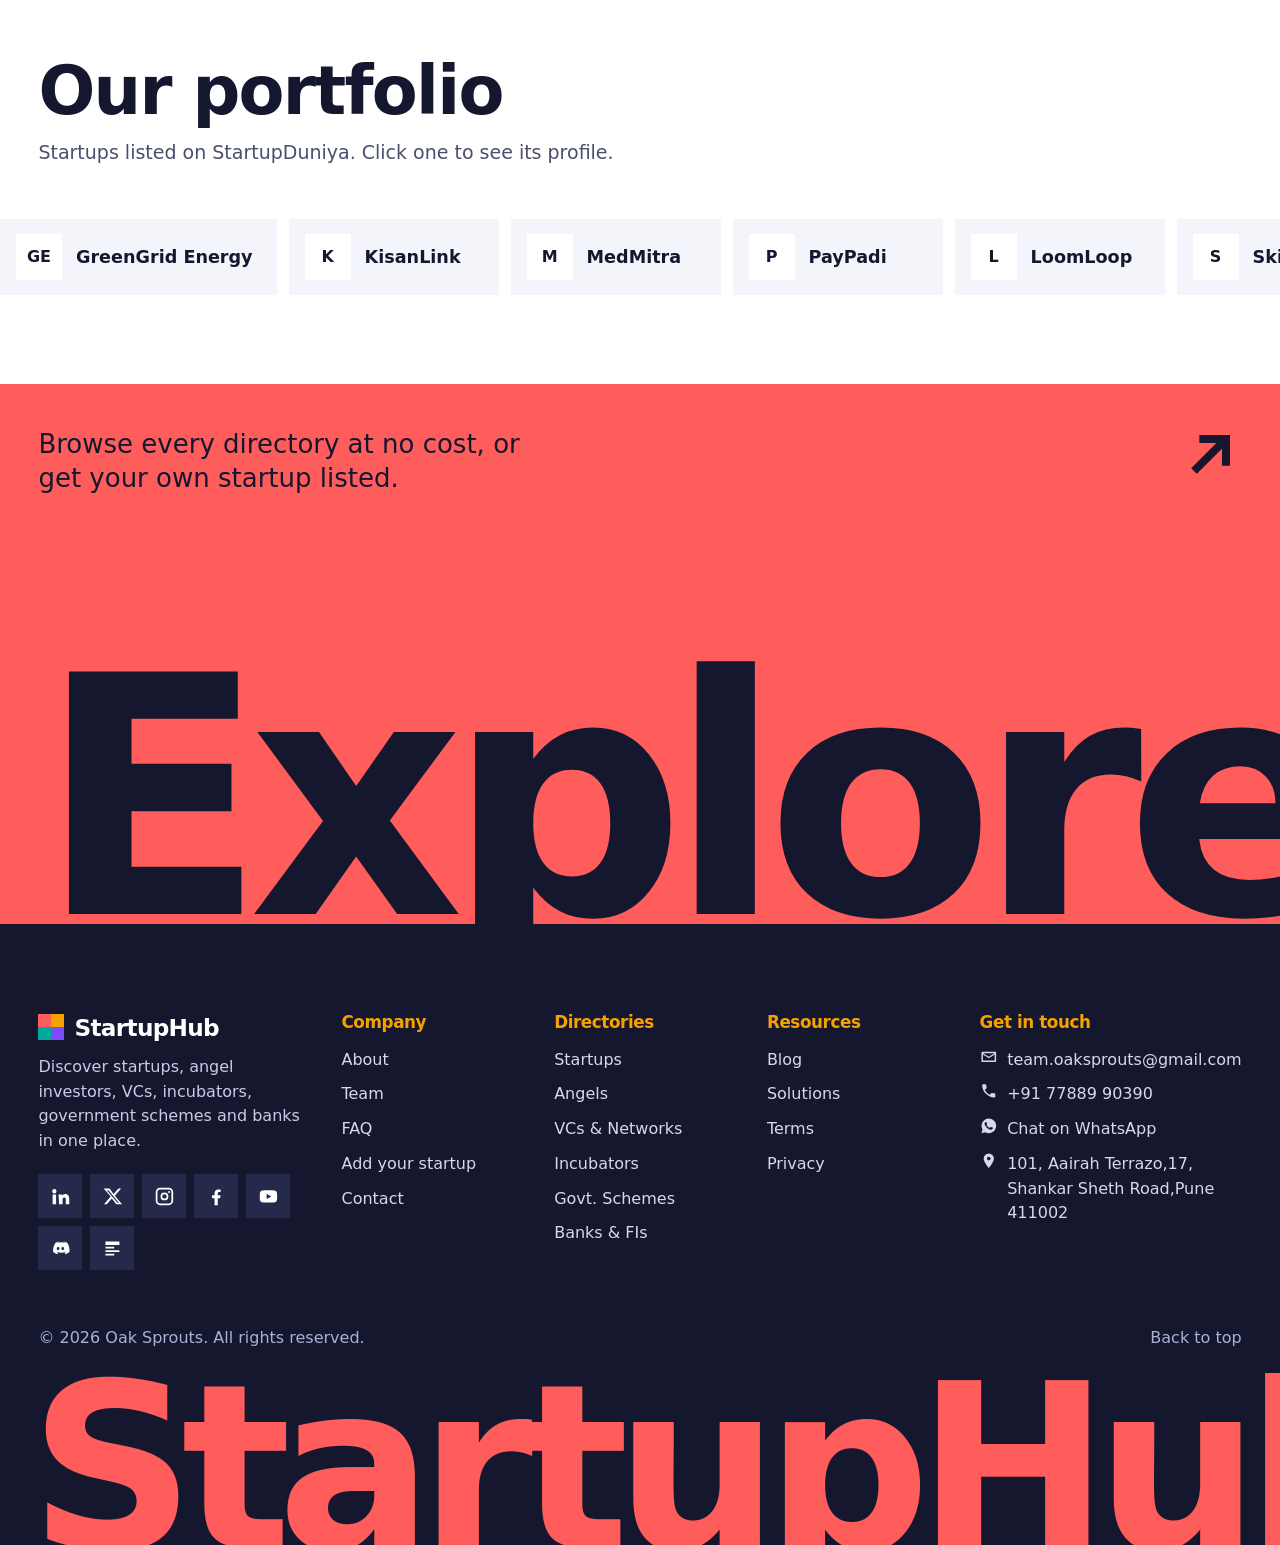
==== commit d0203fb5: "Add files via upload" ====
--- a/index.html
+++ b/index.html
@@ -7,9 +7,32 @@
 <link rel="preconnect" href="https://api.fontshare.com"><link rel="preconnect" href="https://cdn.fontshare.com" crossorigin>
 <link href="https://api.fontshare.com/v2/css?f[]=roundo@400,500,600&display=swap" rel="stylesheet">
 <link rel="stylesheet" href="css/style.css">
+<script type="importmap">{"imports":{"three":"https://cdn.jsdelivr.net/npm/three@0.160.0/build/three.module.js","three/addons/":"https://cdn.jsdelivr.net/npm/three@0.160.0/examples/jsm/"}}</script>
 </head>
 <body data-page="home">
 <main>
+
+  <!-- SPACE HERO: dark opening chapter. The camera flies forward as you scroll; everything below is the white site. -->
+  <section class="space" id="space" aria-label="Welcome to StartupDuniya">
+    <div class="space-pin">
+      <canvas class="space-canvas" id="space-canvas" aria-hidden="true"></canvas>
+      <div class="space-copy">
+        <img class="space-logo" src="img/logo.png" alt="" width="84" height="68">
+        <p class="space-kicker">Startup informed. Startup smart.</p>
+        <p class="space-title" role="heading" aria-level="2">StartupDuniya</p>
+        <div class="space-slides">
+          <p class="space-slide on">Where India's founders, investors and ideas meet.</p>
+          <p class="space-slide">Startups, angels, VCs, incubators, govt schemes and banks.</p>
+          <p class="space-slide">All free. All in one search.</p>
+        </div>
+        <div class="space-actions">
+          <a class="btn btn-color" style="--c:#ff6b1a" href="directory.html">Explore directories</a>
+          <a class="btn btn-light" href="add-startup.html">Add your startup</a>
+        </div>
+      </div>
+      <div class="space-prog" aria-hidden="true"><span>Scroll</span><span class="space-bar"><i></i></span><span class="space-count">01 / 03</span></div>
+    </div>
+  </section>
 
   <!-- HERO: white, one huge line, the live search, and the six directory counts as colour tiles -->
   <section class="hero">
@@ -41,7 +64,7 @@
       <div class="sec-head"><div><h2>Built for everyone in the ecosystem</h2><p>Pick the role that fits you and jump straight to what helps most.</p></div></div>
       <div class="grid g3">
         <a class="card adv" style="--c:#f5a200" href="solutions.html#investors"><h3>Screen startups efficiently</h3><p><b>For investors.</b> Filter by sector, stage and city and see what's new each month.</p></a>
-        <a class="card adv" style="--c:#ff5c5c" href="solutions.html#startups"><h3>Reach the right investors</h3><p><b>For startups.</b> Browse angels, VCs and funding agencies that match your stage.</p></a>
+        <a class="card adv" style="--c:#ff6b1a" href="solutions.html#startups"><h3>Reach the right investors</h3><p><b>For startups.</b> Browse angels, VCs and funding agencies that match your stage.</p></a>
         <a class="card adv" style="--c:#00a99d" href="solutions.html#incubators"><h3>Find high-potential startups</h3><p><b>For incubators.</b> Scan the landscape and showcase your own programme.</p></a>
         <a class="card adv" style="--c:#7c4dff" href="solutions.html#researchers"><h3>Work with fresh data</h3><p><b>For researchers.</b> Structured, regularly updated records on startups and funding.</p></a>
         <a class="card adv" style="--c:#2f80ed" href="solutions.html#orgs"><h3>Find partners for innovation</h3><p><b>For organisations.</b> Trends, curated lists and custom dashboards on request.</p></a>
@@ -74,7 +97,7 @@
 
   <!-- PORTFOLIO (every startup in your Startups tab) -->
   <section style="padding:clamp(56px,7vw,110px) 0">
-    <div class="wrap"><div class="sec-head"><div><h2>Our portfolio</h2><p>Startups listed on StartupHub. Click one to see its profile.</p></div></div></div>
+    <div class="wrap"><div class="sec-head"><div><h2>Our portfolio</h2><p>Startups listed on StartupDuniya. Click one to see its profile.</p></div></div></div>
     <div class="marquee" id="clients" aria-label="Startups in our portfolio"></div>
   </section>
 
@@ -83,7 +106,7 @@
     <div class="wrap">
       <div class="cta">
         <div><h2>Stay in the loop, skip the noise</h2><p>Real insights on startups and funding, straight to your inbox.</p></div>
-        <div><form class="nl" id="nl"><input type="email" name="email" required placeholder="you@example.com" aria-label="Email address"><button class="btn btn-color" style="--c:#ff5c5c">Subscribe</button></form><div class="nl-msg" id="nl-msg" role="status"></div></div>
+        <div><form class="nl" id="nl"><input type="email" name="email" required placeholder="you@example.com" aria-label="Email address"><button class="btn btn-color" style="--c:#ff6b1a">Subscribe</button></form><div class="nl-msg" id="nl-msg" role="status"></div></div>
       </div>
     </div>
   </section>
@@ -102,5 +125,6 @@
 <script src="js/compare.js"></script>
 <script src="js/layout.js"></script>
 <script src="js/pages.js"></script>
+<script src="js/hero.js" defer></script>
 </body>
 </html>
--- a/css/style.css
+++ b/css/style.css
@@ -1,221 +1,254 @@
-/* ===== Tokens ===== */
+/* StartupHub v4. White pages, one rounded typeface, flat colour, square corners.
+   No gradients, no glass, no shadows on things at rest. Each directory owns one colour (--c). */
 :root{
-  --bg:#ffffff; --ink:#1d2140; --muted:#5c6280; --line:#e6e8f3; --soft:#f6f7fd;
+  --bg:#fff; --ink:#14172e; --muted:#4a4f6b; --line:#e3e5f0; --soft:#f4f5fb;
   --coral:#ff5c5c; --amber:#f5a200; --violet:#7c4dff; --teal:#00a99d; --blue:#2f80ed; --green:#22a559;
-  --r:18px; --r-sm:12px;
-  --display:"Bricolage Grotesque",system-ui,sans-serif; --body:"Instrument Sans",system-ui,sans-serif;
-  --shadow:0 1px 2px rgba(29,33,64,.06),0 8px 24px -12px rgba(29,33,64,.18);
-  --wrap:1180px;
+  --accent:var(--coral);
+  --display:"Roundo","Nunito","Segoe UI",system-ui,sans-serif; --body:"Roundo","Nunito","Segoe UI",system-ui,sans-serif;
+  --m:clamp(20px,3vw,40px); --wrapw:1320px; --head:72px;
+  --s-small:1rem;
+  --s-body:clamp(1.0625rem,1rem + .25vw,1.1875rem);
+  --s-lead:clamp(1.25rem,1.1rem + .7vw,1.625rem);
+  --s-head:clamp(2.2rem,1.3rem + 3.6vw,4.4rem);
+  --s-display:clamp(3rem,1.2rem + 7.4vw,8.4rem);
+  --ease:cubic-bezier(.22,1,.36,1);
 }
 *{box-sizing:border-box;margin:0}
 html{scroll-behavior:smooth;-webkit-text-size-adjust:100%}
-body{background:var(--bg);color:var(--ink);font:400 16.5px/1.6 var(--body);-webkit-font-smoothing:antialiased;overflow-x:hidden}
+body{background:var(--bg);color:var(--ink);font:400 var(--s-body)/1.55 var(--body);-webkit-font-smoothing:antialiased;overflow-x:hidden}
 body.lock{overflow:hidden}
 img{max-width:100%;display:block}
 a{color:inherit;text-decoration:none}
 button,input,select,textarea{font:inherit;color:inherit}
-:focus-visible{outline:3px solid var(--violet);outline-offset:2px;border-radius:6px}
-.wrap{width:min(var(--wrap),100% - 40px);margin-inline:auto}
+:focus-visible{outline:3px solid var(--ink);outline-offset:3px}
+::selection{background:var(--amber);color:var(--ink)}
+.wrap{width:min(var(--wrapw),100% - 2*var(--m));margin-inline:auto}
 .ic{width:1.1em;height:1.1em;flex:none}
-h1,h2,h3,h4{font-family:var(--display);line-height:1.1;letter-spacing:-.02em;font-weight:700}
-h1{font-size:clamp(2.4rem,5.4vw,4.3rem);font-weight:800}
-h2{font-size:clamp(1.8rem,3.4vw,2.7rem)}
-h3{font-size:1.25rem}
-p.lead{font-size:1.15rem;color:var(--muted);max-width:60ch}
-section{padding:clamp(56px,8vw,104px) 0}
-.sec-head{display:flex;justify-content:space-between;align-items:flex-end;gap:20px;margin-bottom:36px;flex-wrap:wrap}
-.sec-head p{color:var(--muted);margin-top:8px;max-width:52ch}
-.link-arrow{display:inline-flex;gap:8px;align-items:center;font-weight:600;color:var(--violet)}
-.link-arrow:hover .ic{transform:translateX(4px)}
-.link-arrow .ic{transition:transform .2s}
-
-/* ===== Buttons ===== */
-.btn{display:inline-flex;align-items:center;gap:8px;justify-content:center;border-radius:999px;padding:13px 24px;font-weight:600;border:2px solid transparent;cursor:pointer;transition:transform .15s,box-shadow .15s,background .15s;white-space:nowrap}
+h1,h2,h3,h4{font-family:var(--display);line-height:1.05;letter-spacing:-.025em;font-weight:600;text-wrap:balance}
+h1{font-size:var(--s-display);line-height:.95;letter-spacing:-.035em}
+h2{font-size:var(--s-head)}
+h3{font-size:1.3rem;line-height:1.15}
+p.lead{font-size:var(--s-lead);line-height:1.4;max-width:34em}
+section{padding:clamp(72px,9vw,150px) 0}
+.sec-head{display:flex;justify-content:space-between;align-items:flex-end;gap:20px;margin-bottom:clamp(28px,4vw,56px);flex-wrap:wrap}
+.sec-head p{margin-top:12px;max-width:40em;color:var(--muted)}
+.link-arrow{display:inline-flex;gap:8px;align-items:center;font-weight:600;border-bottom:2px solid currentColor;padding-bottom:1px}
+.link-arrow .ic{transition:transform .25s var(--ease)}
+.link-arrow:hover .ic{transform:translateX(5px)}
+
+/* ===== Buttons: flat, square ===== */
+.btn{display:inline-flex;align-items:center;gap:8px;justify-content:center;padding:14px 26px;min-height:48px;font-weight:600;border:0;cursor:pointer;white-space:nowrap;transition:background .2s,color .2s,transform .15s var(--ease)}
 .btn:active{transform:scale(.97)}
 .btn-solid{background:var(--ink);color:#fff}
-.btn-solid:hover{background:var(--violet);box-shadow:0 8px 20px -8px var(--violet)}
-.btn-ghost{border-color:var(--line);background:#fff}
-.btn-ghost:hover{border-color:var(--ink)}
-.btn-color{background:var(--c,var(--violet));color:#fff}
-.btn-color:hover{box-shadow:0 8px 20px -8px var(--c,var(--violet))}
-.btn-sm{padding:9px 18px;font-size:.93rem}
+.btn-solid:hover{background:var(--coral);color:var(--ink)}
+.btn-ghost{background:var(--soft);color:var(--ink)}
+.btn-ghost:hover{background:var(--ink);color:#fff}
+.btn-color{background:var(--c,var(--ink));color:var(--on,var(--ink))}
+.btn-color:hover{background:var(--ink);color:#fff}
+.btn-sm{padding:9px 18px;min-height:40px;font-size:var(--s-small)}
 
 /* ===== Header ===== */
-.sample-bar{background:#fff7e0;border-bottom:1px solid #ffe3a0;text-align:center;font-size:.85rem;padding:7px 12px;color:#7a5200}
-.sample-bar code{background:#fff;padding:1px 6px;border-radius:5px}
-.site-header{position:sticky;top:0;z-index:50;background:rgba(255,255,255,.92);backdrop-filter:blur(10px);transition:box-shadow .2s}
-.site-header.scrolled{box-shadow:0 1px 0 var(--line)}
-.bar{display:flex;align-items:center;justify-content:space-between;height:72px;gap:20px}
-.brand{display:flex;align-items:center;gap:10px;font:800 1.35rem var(--display);letter-spacing:-.03em}
-.mark{display:grid;grid-template-columns:1fr 1fr;gap:3px;width:26px;height:26px}
-.mark i{border-radius:50% 50% 50% 0;display:block}
-.mark i:nth-child(1){background:var(--coral)} .mark i:nth-child(2){background:var(--amber);border-radius:50% 50% 0 50%}
-.mark i:nth-child(3){background:var(--teal);border-radius:50% 0 50% 50%} .mark i:nth-child(4){background:var(--violet)}
-.nav{display:flex;align-items:center;gap:4px}
-.nav-link{background:none;border:0;padding:10px 14px;border-radius:999px;font-weight:500;cursor:pointer;display:inline-flex;align-items:center;gap:6px;color:var(--ink)}
+.sample-bar{background:var(--amber);text-align:center;font-size:var(--s-small);padding:8px 12px;color:var(--ink);font-weight:500}
+.sample-bar code{background:#fff;padding:1px 6px}
+.site-header{position:sticky;top:0;z-index:50;background:#fff;transition:box-shadow .25s}
+.site-header.scrolled{box-shadow:0 14px 28px -22px rgba(20,23,46,.55)} /* taste-skill-ignore */
+.bar{display:flex;align-items:center;justify-content:space-between;height:var(--head);gap:20px}
+.brand{display:flex;align-items:center;gap:10px;font:600 1.45rem var(--display);letter-spacing:-.03em}
+.mark{display:grid;grid-template-columns:1fr 1fr;width:26px;height:26px}
+.mark i{display:block}
+.mark i:nth-child(1){background:var(--coral)}.mark i:nth-child(2){background:var(--amber)}
+.mark i:nth-child(3){background:var(--teal)}.mark i:nth-child(4){background:var(--violet)}
+.nav{display:flex;align-items:center;gap:2px}
+.nav-link{background:none;border:0;padding:10px 14px;font-weight:500;cursor:pointer;display:inline-flex;align-items:center;gap:6px;color:var(--ink);transition:background .2s}
 .nav-link:hover,.nav-link.on{background:var(--soft)}
 .bar-right{display:flex;align-items:center;gap:10px}
 .nav-cta-m{display:none}
 .has-mega{position:relative}
-.mega{position:absolute;top:calc(100% + 10px);left:-120px;width:min(640px,92vw);background:#fff;border:1px solid var(--line);border-radius:var(--r);box-shadow:var(--shadow);padding:12px;display:none;grid-template-columns:1fr 1fr;gap:4px}
+.mega{position:absolute;top:calc(100% + 8px);left:-120px;width:min(680px,92vw);background:#fff;box-shadow:0 30px 60px -28px rgba(20,23,46,.5);padding:8px;display:none;grid-template-columns:1fr 1fr;gap:4px} /* taste-skill-ignore */
 .has-mega.open .mega{display:grid}
-.mega a{display:flex;gap:12px;padding:12px;border-radius:var(--r-sm)}
-.mega a:hover{background:var(--soft)}
-.mega i{width:12px;height:12px;border-radius:50%;background:var(--c);margin-top:7px;flex:none}
-.mega b{display:block;font-weight:600}.mega small{color:var(--muted);font-size:.84rem;line-height:1.35;display:block}
-.burger{display:none;width:44px;height:44px;border-radius:50%;border:1px solid var(--line);background:#fff;cursor:pointer;position:relative}
+.mega a{display:flex;gap:12px;padding:14px;transition:background .2s}
+.mega a:hover{background:color-mix(in srgb,var(--c) 14%,#fff)}
+.mega i{width:14px;height:14px;background:var(--c);margin-top:6px;flex:none}
+.mega b{display:block;font-weight:600}.mega small{color:var(--muted);font-size:var(--s-small);line-height:1.35;display:block}
+.burger{display:none;width:44px;height:44px;border:0;background:var(--soft);cursor:pointer;position:relative}
 .burger span{position:absolute;left:12px;right:12px;height:2px;background:var(--ink);transition:.2s}
 .burger span:first-child{top:17px}.burger span:last-child{top:25px}
 .burger[aria-expanded=true] span:first-child{top:21px;transform:rotate(45deg)}
 .burger[aria-expanded=true] span:last-child{top:21px;transform:rotate(-45deg)}
 
 /* ===== Hero ===== */
-.hero{padding:clamp(40px,6vw,84px) 0 clamp(48px,6vw,80px);position:relative;overflow:hidden}
-.hero-grid{display:grid;grid-template-columns:1.05fr .95fr;gap:48px;align-items:center}
-.hero h1 em{font-style:normal;background:linear-gradient(transparent 62%,#ffd9d9 62%)}
-.hero .lead{margin:22px 0 30px}
+.hero{padding:clamp(40px,6vw,96px) 0 0}
+.hero h1{max-width:11em}
+.hero-grid{display:grid;grid-template-columns:1fr minmax(380px,.9fr);gap:clamp(32px,5vw,96px);align-items:start;margin-top:clamp(32px,4vw,64px)}
+.hero .lead{margin-bottom:32px}
 .hero-actions{display:flex;gap:12px;flex-wrap:wrap}
-.shape{position:absolute;z-index:-1;border-radius:50%}
-.s1{width:220px;height:220px;background:#ffe9e9;top:-60px;right:-60px}
-.s2{width:120px;height:120px;background:#e4fbf8;bottom:30px;left:-40px;border-radius:30px;transform:rotate(18deg)}
-.s3{width:70px;height:70px;background:#ece5ff;top:40%;right:44%;border-radius:50% 50% 0 50%}
-
-/* Search console */
-.console{background:#fff;border:1.5px solid var(--line);border-radius:26px;box-shadow:var(--shadow);padding:18px}
-.console h2{font-size:1.15rem;margin:2px 4px 12px}
+
+/* Search console: one flat surface */
+.console{background:var(--soft);padding:clamp(18px,2.4vw,28px)}
+.console h2{font-size:1.5rem;margin:0 0 14px}
 .tabs{display:flex;gap:6px;flex-wrap:wrap;margin-bottom:12px}
-.tab{border:1.5px solid var(--line);background:#fff;border-radius:999px;padding:7px 14px;font-size:.88rem;font-weight:600;cursor:pointer;display:inline-flex;align-items:center;gap:7px}
-.tab i{width:9px;height:9px;border-radius:50%;background:var(--c)}
-.tab:hover{border-color:var(--c)}
-.tab[aria-selected=true]{background:var(--c);border-color:var(--c);color:#fff}
-.tab[aria-selected=true] i{background:#fff}
-.sbox{display:flex;align-items:center;gap:10px;border:1.5px solid var(--line);border-radius:16px;padding:0 14px;background:var(--soft)}
-.sbox:focus-within{border-color:var(--sc,var(--violet));background:#fff}
-.sbox input{flex:1;border:0;background:none;padding:15px 0;outline:0;min-width:0}
-.results{margin-top:10px;display:grid;gap:4px;max-height:280px;overflow:auto}
-.res{display:flex;gap:12px;align-items:center;padding:10px;border-radius:12px}
-.res:hover{background:var(--soft)}
-.res small{color:var(--muted);display:block;font-size:.84rem}
-.res .go{margin-left:auto;color:var(--muted)}
+.tab{border:0;background:#fff;padding:8px 14px;font-size:var(--s-small);font-weight:600;cursor:pointer;display:inline-flex;align-items:center;gap:8px;transition:background .2s,color .2s}
+.tab i{width:10px;height:10px;background:var(--c)}
+.tab:hover{background:color-mix(in srgb,var(--c) 22%,#fff)}
+.tab[aria-selected=true]{background:var(--c);color:var(--on,var(--ink))}
+.tab[aria-selected=true] i{background:var(--on,var(--ink))}
+.sbox{display:flex;align-items:center;gap:10px;padding:0 16px;background:#fff;border-bottom:4px solid var(--sc,var(--ink))}
+.sbox input{flex:1;border:0;background:none;padding:16px 0;outline:0;min-width:0}
+.results{margin-top:10px;display:grid;gap:2px;max-height:300px;overflow:auto}
+.res{display:flex;gap:12px;align-items:center;padding:10px;transition:background .2s}
+.res:hover{background:#fff}
+.res>b{font-weight:600}
+.res .sub{color:var(--muted);font-size:1rem;margin-left:auto;text-align:right;min-width:0}
+.res .go{margin-left:6px}
 .empty{padding:22px 10px;text-align:center;color:var(--muted)}
-.av{width:42px;height:42px;border-radius:12px;display:grid;place-items:center;font:700 .95rem var(--display);background:color-mix(in srgb,var(--c) 14%,#fff);color:var(--c);flex:none;overflow:hidden}
-.av img{width:100%;height:100%;object-fit:cover}
-
-/* Stats */
-.stats{display:grid;grid-template-columns:repeat(6,1fr);gap:14px;margin-top:56px}
-.stat{border-radius:var(--r);padding:20px 18px;background:color-mix(in srgb,var(--c) 10%,#fff);position:relative}
-.stat b{display:block;font:800 clamp(1.7rem,3vw,2.3rem) var(--display);color:var(--c);letter-spacing:-.03em}
-.stat span{font-weight:600}
-.stat small{display:block;color:var(--muted);font-size:.82rem;margin-top:2px}
-
-/* ===== Cards ===== */
-.grid{display:grid;gap:18px}
-.g3{grid-template-columns:repeat(3,1fr)} .g2{grid-template-columns:repeat(2,1fr)} .g4{grid-template-columns:repeat(4,1fr)}
-.card{background:#fff;border:1.5px solid var(--line);border-radius:var(--r);padding:24px;transition:border-color .2s,transform .2s,box-shadow .2s;display:flex;flex-direction:column;gap:10px;position:relative}
-a.card:hover,.card.click:hover{border-color:var(--c,var(--ink));transform:translateY(-3px);box-shadow:0 14px 30px -18px var(--c,var(--ink))}
-.card p{color:var(--muted);font-size:.96rem}
-.chip{display:inline-block;padding:3px 11px;border-radius:999px;font-size:.78rem;font-weight:600;background:color-mix(in srgb,var(--c,var(--violet)) 12%,#fff);color:var(--c,var(--violet))}
+.av{width:44px;height:44px;display:grid;place-items:center;font:600 1rem var(--display);background:color-mix(in srgb,var(--c) 16%,#fff);color:var(--ink);flex:none;overflow:hidden}
+.av img{width:100%;height:100%;object-fit:contain;padding:6px;background:#fff}
+.av.ph{border-radius:50%}
+.av.ph img{object-fit:cover;padding:0}
+
+/* Stats: six flat colour tiles, edge to edge */
+.stats{display:grid;grid-template-columns:repeat(6,1fr);margin-top:clamp(72px,9vw,150px)}
+.stat{background:var(--c);color:var(--on,var(--ink));padding:clamp(20px,2.4vw,34px) clamp(16px,2vw,28px) clamp(26px,3vw,44px);display:grid;gap:2px;transition:transform .3s var(--ease)}
+.stat:hover{transform:translateY(-8px)}
+.stat b{font:600 clamp(2.6rem,5.4vw,5rem)/1 var(--display);letter-spacing:-.04em}
+.stat span{font-weight:600;font-size:var(--s-body)}
+.stat small{font-size:var(--s-small);opacity:.85}
+
+/* ===== Cards: flat tone, no border, fill on hover ===== */
+.grid{display:grid;gap:clamp(12px,1.6vw,22px)}
+.g3{grid-template-columns:repeat(3,1fr)}.g2{grid-template-columns:repeat(2,1fr)}.g4{grid-template-columns:repeat(4,1fr)}
+.card{background:color-mix(in srgb,var(--c,var(--ink)) 9%,#fff);padding:clamp(20px,2vw,28px);transition:background .25s,transform .3s var(--ease);display:flex;flex-direction:column;gap:12px;position:relative}
+a.card:hover,.card.click:hover{background:color-mix(in srgb,var(--c,var(--ink)) 24%,#fff);transform:translateY(-4px)}
+.card p{color:var(--muted);font-size:1rem;line-height:1.5}
+.adv p b{color:var(--ink)}
+.chip{display:inline-block;padding:4px 11px;font-size:var(--s-small);font-weight:500;background:var(--soft);color:var(--ink)}
+.card .chip{background:#fff}
 .chips{display:flex;gap:6px;flex-wrap:wrap}
-.chip.plain{background:var(--soft);color:var(--muted)}
-.dot-icon{width:46px;height:46px;border-radius:14px;background:var(--c);display:grid;place-items:center;color:#fff}
-.dot-icon .ic{width:22px;height:22px}
-.prod{min-height:200px;justify-content:space-between}
-.prod .big{font:800 1.5rem var(--display);color:var(--c)}
-.adv{background:color-mix(in srgb,var(--c) 7%,#fff);border-color:transparent}
-.adv small{font-weight:700;color:var(--c)}
+.chip.plain{color:var(--muted)}
+.adv{min-height:220px;justify-content:flex-end}
+.adv h3{font-size:clamp(1.5rem,2.4vw,2.2rem)}
 .band{background:var(--soft)}
 
-/* ===== Marquee ===== */
-.marquee{overflow:hidden;mask-image:linear-gradient(90deg,transparent,#000 8%,#000 92%,transparent)}
-.track{display:flex;gap:16px;width:max-content;animation:slide 40s linear infinite}
+/* ===== Directory chapters (home): one flat colour per directory ===== */
+.chapters{padding:clamp(72px,9vw,150px) 0 0}
+.chapter{display:grid;grid-template-columns:1.1fr 1fr auto;gap:clamp(16px,3vw,56px);align-items:center;background:var(--c);color:var(--on,var(--ink));padding:clamp(28px,4vw,56px) max(var(--m),calc((100% - var(--wrapw))/2));transition:padding .35s var(--ease)}
+.chapter .big{font:600 clamp(2.4rem,6.4vw,6.4rem)/.95 var(--display);letter-spacing:-.04em}
+.chapter p{font-size:var(--s-body);max-width:26em;color:inherit}
+.chapter .go{display:inline-flex;align-items:center;gap:10px;font-weight:600;white-space:nowrap}
+.chapter .go .ic{width:1.6em;height:1.6em;transition:transform .3s var(--ease)}
+.chapter:hover{padding-block:clamp(40px,5.4vw,76px)}
+.chapter:hover .go .ic{transform:translateX(8px)}
+
+/* ===== Marquee: portfolio ===== */
+.marquee{overflow:hidden}
+.track{display:flex;gap:12px;width:max-content;animation:slide 50s linear infinite}
 .marquee:hover .track{animation-play-state:paused}
-.logo-pill{border:1.5px solid var(--line);background:#fff;border-radius:14px;height:68px;min-width:160px;padding:0 22px;display:grid;place-items:center;font:700 1rem var(--display);color:var(--muted)}
-.logo-pill img{max-height:40px;width:auto}
 @keyframes slide{to{transform:translateX(-50%)}}
-
-/* ===== CTA / newsletter ===== */
-.cta{background:var(--ink);color:#fff;border-radius:32px;padding:clamp(32px,6vw,64px);display:grid;grid-template-columns:1.2fr 1fr;gap:32px;align-items:center;position:relative;overflow:hidden}
-.cta p{color:#c8cbe6;margin-top:10px}
-.cta .dots{position:absolute;right:-30px;top:-30px;display:grid;grid-template-columns:repeat(3,38px);gap:10px;opacity:.95}
-.cta .dots i{width:38px;height:38px;border-radius:50%}
-.nl{display:flex;gap:8px;background:#fff;padding:6px;border-radius:999px}
-.nl input{flex:1;border:0;padding:10px 16px;border-radius:999px;outline:0;min-width:0;color:var(--ink)}
-.nl-msg{font-size:.9rem;margin-top:10px;min-height:1.2em}
-
-/* ===== Directory page ===== */
-.page-hero{padding:48px 0 28px}
-.page-hero p{color:var(--muted);margin-top:10px;max-width:60ch}
-.toolbar{position:sticky;top:72px;z-index:20;background:rgba(255,255,255,.95);backdrop-filter:blur(8px);padding:14px 0;border-bottom:1px solid var(--line)}
+.pf-pill{display:flex;align-items:center;gap:14px;background:var(--soft);height:76px;min-width:210px;padding:0 24px 0 16px;font:600 1.1rem var(--display);white-space:nowrap;transition:background .2s}
+.pf-pill:hover{background:var(--amber)}
+.pf-pill .av{width:46px;height:46px;background:#fff}
+
+/* ===== Blog cards ===== */
+.card.blog{overflow:hidden;--c:var(--violet)}
+.bimg{margin:calc(-1*clamp(20px,2vw,28px)) calc(-1*clamp(20px,2vw,28px)) 4px;aspect-ratio:16/10;overflow:hidden;background:var(--soft)}
+.bimg img{width:100%;height:100%;object-fit:cover;display:block;transition:transform .6s var(--ease)}
+.card.blog:hover .bimg img{transform:scale(1.05)}
+.bimg.ph{display:grid;place-items:center;text-align:center;padding:12px;font:600 1.1rem var(--display);background:var(--c);color:#fff}
+.card.blog h3{font-size:1.25rem}
+
+/* ===== Closing band: one word is the button ===== */
+.bigcta{display:block;position:relative;background:var(--coral);color:var(--ink);padding:clamp(28px,3.4vw,48px) max(var(--m),calc((100% - var(--wrapw))/2)) 0;min-height:min(60svh,560px);overflow:hidden;transition:background .25s,color .25s}
+.bigcta:hover,.bigcta:focus-visible{background:var(--ink);color:var(--coral)}
+.bigcta-note{display:block;max-width:20em;font-size:var(--s-lead);line-height:1.3;font-weight:500}
+.bigcta svg{position:absolute;top:clamp(24px,3vw,44px);right:max(var(--m),calc((100% - var(--wrapw))/2));width:clamp(40px,5vw,72px);height:clamp(40px,5vw,72px);transition:transform .35s var(--ease)}
+.bigcta:hover svg{transform:translate(8px,-8px)}
+.bigcta-word{position:absolute;left:max(var(--m),calc((100% - var(--wrapw))/2));bottom:clamp(-4px,-.6vw,0px);font:600 clamp(5.5rem,26vw,30rem)/.78 var(--display);letter-spacing:-.05em}
+
+/* newsletter (hidden until configured) */
+.cta{background:var(--ink);color:#fff;padding:clamp(32px,6vw,72px);display:grid;grid-template-columns:1.2fr 1fr;gap:32px;align-items:center}
+.cta p{color:#d5d8ee;margin-top:10px}
+.cta .dots{display:none}
+.nl{display:flex;gap:8px;background:#fff;padding:6px}
+.nl input{flex:1;border:0;padding:12px 16px;outline:0;min-width:0;color:var(--ink);background:none}
+.nl-msg{font-size:var(--s-small);margin-top:10px;min-height:1.2em}
+
+/* ===== Directory pages ===== */
+.page-hero{padding:clamp(40px,6vw,96px) 0 clamp(24px,3vw,44px)}
+.page-hero h1{font-size:clamp(2.8rem,1.2rem + 6.6vw,7.6rem)}
+.page-hero p{color:var(--muted);margin-top:16px;max-width:36em}
+body[data-page=directory] .page-hero{background:var(--dir,var(--coral));color:var(--dir-on,var(--ink));max-width:none;width:auto;margin:0;padding-inline:max(var(--m),calc((100% - var(--wrapw))/2))}
+body[data-page=directory] .page-hero p{color:inherit}
+.toolbar{position:sticky;top:var(--head);z-index:20;background:#fff;padding:14px 0}
 .filters{display:grid;grid-template-columns:2fr 1fr 1fr 1fr auto;gap:10px;margin-top:14px}
-.sel{border:1.5px solid var(--line);border-radius:14px;padding:12px 14px;background:#fff;min-width:0}
-.meta{display:flex;justify-content:space-between;color:var(--muted);font-size:.92rem;margin:22px 0 14px;flex-wrap:wrap;gap:8px}
+.sel{border:0;padding:14px;background:var(--soft);min-width:0}
+.meta{display:flex;justify-content:space-between;align-items:center;color:var(--muted);margin:26px 0 16px;flex-wrap:wrap;gap:8px}
 .item{cursor:pointer;text-align:left}
 .item .top{display:flex;gap:14px;align-items:center}
-.item h3{font-size:1.1rem}
-.item .tag{color:var(--muted);font-size:.9rem}
-.item .foot{display:flex;justify-content:space-between;align-items:center;margin-top:auto;padding-top:8px;color:var(--muted);font-size:.86rem}
-.new{position:absolute;top:14px;right:14px;background:var(--green);color:#fff;font-size:.7rem;font-weight:700;border-radius:999px;padding:2px 9px}
-.more{display:flex;justify-content:center;margin-top:30px}
+.item h3{font-size:1.25rem}
+.item .tag{color:var(--muted);font-size:var(--s-small)}
+.item .foot{display:flex;justify-content:space-between;align-items:center;margin-top:auto;padding-top:10px;color:var(--ink);font-size:var(--s-small);font-weight:500}
+.new{position:absolute;top:0;right:0;background:var(--ink);color:#fff;font-size:var(--s-small);font-weight:600;padding:3px 12px}
+.more{display:flex;justify-content:center;margin-top:40px}
 
 /* Modal */
-.modal{position:fixed;inset:0;background:rgba(29,33,64,.5);display:none;place-items:center;z-index:100;padding:20px}
+.modal{position:fixed;inset:0;background:rgba(20,23,46,.62);display:none;place-items:center;z-index:100;padding:20px}
 .modal.open{display:grid}
-.sheet{background:#fff;border-radius:26px;width:min(640px,100%);max-height:88vh;overflow:auto;padding:30px;position:relative;animation:pop .22s ease-out}
-@keyframes pop{from{transform:translateY(14px);opacity:0}}
-.sheet .x{position:absolute;top:16px;right:16px;width:40px;height:40px;border-radius:50%;border:1px solid var(--line);background:#fff;cursor:pointer;font-size:1.2rem}
-.sheet h2{font-size:1.7rem;margin:14px 0 4px}
-.kv{display:grid;grid-template-columns:130px 1fr;gap:8px 16px;margin:20px 0;font-size:.97rem}
-.kv dt{color:var(--muted)} .kv dd{margin:0;font-weight:500;word-break:break-word}
+.sheet{background:#fff;border-top:14px solid var(--c,var(--ink));width:min(720px,100%);max-height:90vh;overflow:auto;padding:clamp(22px,3vw,38px);position:relative;animation:pop .35s var(--ease)}
+@keyframes pop{from{transform:translateY(24px);opacity:0}}
+.sheet .x{position:absolute;top:14px;right:14px;width:44px;height:44px;border:0;background:var(--soft);cursor:pointer;font-size:1.4rem;transition:background .2s}
+.sheet .x:hover{background:var(--ink);color:#fff}
+.sheet h2{font-size:clamp(2rem,4vw,2.8rem);margin:16px 0 6px}
+.kv{display:grid;grid-template-columns:150px 1fr;gap:10px 18px;margin:22px 0;font-size:var(--s-body)}
+.kv dt{color:var(--muted)}.kv dd{margin:0;font-weight:500;word-break:break-word}
 
 /* ===== Simple pages ===== */
-.prose{max-width:720px}.prose h2{margin:36px 0 10px;font-size:1.6rem}.prose p,.prose li{color:var(--muted);margin-bottom:10px}.prose ul{padding-left:20px}
+.prose{max-width:720px}.prose h2{margin:40px 0 12px;font-size:2rem}.prose p,.prose li{color:var(--muted);margin-bottom:10px}.prose ul{padding-left:20px}
 .row{display:flex;gap:16px;align-items:center}
-.date-badge{width:64px;height:68px;border-radius:14px;background:color-mix(in srgb,var(--c) 12%,#fff);color:var(--c);display:grid;place-items:center;text-align:center;font:800 1.4rem/1 var(--display);flex:none}
-.date-badge small{font:600 .72rem var(--body);display:block;text-transform:none}
-details{border:1.5px solid var(--line);border-radius:var(--r-sm);padding:16px 20px;background:#fff}
-details+details{margin-top:10px}
-summary{cursor:pointer;font-weight:600;list-style:none;display:flex;justify-content:space-between;gap:14px}
-summary::after{content:"+";font-size:1.4rem;line-height:1;color:var(--violet)}
+details{background:var(--soft);padding:18px 22px;transition:background .2s}
+details[open]{background:color-mix(in srgb,var(--amber) 22%,#fff)}
+details+details{margin-top:8px}
+summary{cursor:pointer;font-weight:600;list-style:none;display:flex;justify-content:space-between;gap:14px;font-size:1.15rem}
+summary::after{content:"+";font-size:1.6rem;line-height:1}
 details[open] summary::after{content:"–"}
 details p{color:var(--muted);margin-top:10px}
-.plan.featured{border-color:var(--c);box-shadow:0 20px 40px -24px var(--c)}
-.plan .price{font:800 2.4rem var(--display)}
-.plan ul{list-style:none;padding:0;display:grid;gap:8px;margin:8px 0 14px}
-.plan li::before{content:"✓";color:var(--c);font-weight:800;margin-right:10px}
 form.stack{display:grid;gap:12px}
-form.stack input,form.stack textarea,form.stack select{border:1.5px solid var(--line);border-radius:14px;padding:13px 15px;width:100%}
-form.stack textarea{min-height:130px;resize:vertical}
-.tabs-lg .tab{padding:10px 18px;font-size:.95rem}
-
-/* ===== Footer ===== */
-.site-footer{background:var(--soft);padding:64px 0 28px;margin-top:40px}
+form.stack input,form.stack textarea,form.stack select{border:0;background:var(--soft);padding:15px 16px;width:100%}
+form.stack textarea{min-height:150px;resize:vertical}
+form.stack input:focus,form.stack textarea:focus{outline:3px solid var(--ink)}
+.tabs-lg .tab{padding:10px 18px}
+
+/* ===== Footer: dark ink, the name returns at full width ===== */
+.site-footer{background:var(--ink);color:#fff;padding:clamp(56px,7vw,96px) 0 0;margin-top:0;overflow:hidden}
 .ftop{display:grid;grid-template-columns:1.5fr repeat(4,1fr);gap:32px}
-.fbrand p{color:var(--muted);margin:14px 0 18px;max-width:34ch;font-size:.95rem}
+.fbrand p{color:#c9cce6;margin:14px 0 20px;max-width:34ch;font-size:var(--s-small)}
+.site-footer .brand{color:#fff}
 .socials{display:flex;gap:8px;flex-wrap:wrap}
-.soc{width:40px;height:40px;border-radius:50%;display:grid;place-items:center;background:#fff;border:1px solid var(--line)}
-a.soc:hover{background:var(--ink);color:#fff}
-.soc.is-empty{opacity:.4;border-style:dashed;cursor:help}
-.fcol h4{font-size:.98rem;margin-bottom:14px}
-.fcol ul{list-style:none;padding:0;display:grid;gap:9px;font-size:.93rem;color:var(--muted)}
-.fcol a:hover{color:var(--violet)}
+.soc{width:44px;height:44px;display:grid;place-items:center;background:#262a4a;transition:background .2s,color .2s}
+a.soc:hover{background:var(--amber);color:var(--ink)}
+.soc.is-empty{opacity:.4;cursor:help}
+.fcol h4{font-size:1.05rem;margin-bottom:16px;color:var(--amber)}
+.fcol ul{list-style:none;padding:0;display:grid;gap:10px;font-size:var(--s-small);color:#d5d8ee}
+.fcol a:hover{color:var(--amber)}
 .fcontact li a,.fcontact li{display:flex;gap:10px;align-items:flex-start}
 .fcontact .is-empty{opacity:.55;font-style:italic;cursor:help}
-.fbot{display:flex;justify-content:space-between;border-top:1px solid var(--line);margin-top:44px;padding-top:20px;color:var(--muted);font-size:.88rem;flex-wrap:wrap;gap:10px}
+.fbot{display:flex;justify-content:space-between;margin-top:56px;color:#aab0d6;font-size:var(--s-small);flex-wrap:wrap;gap:10px}
+.fmark{font:600 clamp(3.5rem,18vw,26rem)/.8 var(--display);letter-spacing:-.06em;color:var(--coral);white-space:nowrap;margin:clamp(16px,2vw,32px) 0 -.07em -.04em;user-select:none}
 
 /* ===== Responsive ===== */
 @media (max-width:1000px){
   .hero-grid,.cta{grid-template-columns:1fr}
   .stats{grid-template-columns:repeat(3,1fr)}
-  .g4{grid-template-columns:repeat(2,1fr)} .g3{grid-template-columns:repeat(2,1fr)}
+  .g4{grid-template-columns:repeat(2,1fr)}.g3{grid-template-columns:repeat(2,1fr)}
+  .chapter{grid-template-columns:1fr auto}.chapter p{grid-column:1/-1;order:3}
   .ftop{grid-template-columns:1fr 1fr}.fbrand{grid-column:1/-1}
   .filters{grid-template-columns:1fr 1fr}.filters .sbox{grid-column:1/-1}
   .burger{display:block}
   .hide-m{display:none}
-  .nav{position:fixed;inset:72px 0 0;background:#fff;flex-direction:column;align-items:stretch;padding:20px;overflow:auto;display:none;gap:2px}
+  .nav{position:fixed;inset:var(--head) 0 0;background:#fff;flex-direction:column;align-items:stretch;padding:20px;overflow:auto;display:none;gap:2px}
   .nav.open{display:flex}
-  .nav-link{justify-content:space-between;font-size:1.1rem;padding:14px}
+  .nav-link{justify-content:space-between;font-size:1.4rem;padding:16px 14px}
   .nav-cta-m{display:inline-flex;margin-top:12px}
-  .mega{position:static;width:auto;box-shadow:none;border:0;grid-template-columns:1fr;padding:0 0 8px}
+  .mega{position:static;width:auto;box-shadow:none;grid-template-columns:1fr;padding:0 0 8px}
   .toolbar{position:static}
 }
 @media (max-width:620px){
@@ -223,100 +256,104 @@
   .stats{grid-template-columns:repeat(2,1fr)}
   .ftop{grid-template-columns:1fr}
   .kv{grid-template-columns:1fr;gap:2px}.kv dd{margin-bottom:10px}
-  .nl{flex-direction:column;border-radius:20px}
-}
-@media (prefers-reduced-motion:reduce){*{animation:none!important;transition:none!important;scroll-behavior:auto!important}}
-
-/* ===================== v2 additions ===================== */
-.chip.warn{--c:#c2410c;background:#fff1e6;color:#c2410c}
-a.chip.facet{text-decoration:none;transition:background .15s,color .15s,transform .15s}
-a.chip.facet:hover{background:var(--c,var(--violet));color:#fff}
+  .nl{flex-direction:column}
+  .chapter .go span{display:none}
+}
+
+/* ===== Compare, facets, bar (kept from v2/v3, restyled flat) ===== */
+.chip.warn{--c:#c2410c;background:#ffe2cc;color:#8a2c05}
+a.chip.facet{transition:background .15s,color .15s}
+a.chip.facet:hover{background:var(--c,var(--ink));color:var(--on,var(--ink))}
 .card .foot{flex-wrap:wrap;gap:8px}
-.cmp{display:inline-flex;align-items:center;gap:6px;font-weight:600;color:var(--ink);cursor:pointer;padding:5px 10px;border:1.5px solid var(--line);border-radius:999px;background:#fff;font-size:.82rem}
-.cmp:hover{border-color:var(--c)}
-.cmp input{accent-color:var(--c,var(--violet));width:16px;height:16px;margin:0}
-.facet-active{display:inline-flex;gap:8px;align-items:center;background:color-mix(in srgb,var(--dir,var(--violet)) 12%,#fff);color:var(--ink);padding:5px 8px 5px 14px;border-radius:999px;font-size:.9rem}
-.facet-active a{display:grid;place-items:center;width:24px;height:24px;border-radius:50%;background:#fff;font-weight:700}
-.meta{align-items:center}
-
-/* detail pop-up (startups) */
-.sheet .blk{margin-top:20px}
-.sheet .blk h4{font:700 .95rem var(--display);margin-bottom:6px}
+.cmp{display:inline-flex;align-items:center;gap:6px;font-weight:600;color:var(--ink);cursor:pointer;padding:5px 10px;background:#fff;font-size:var(--s-small);transition:background .2s}
+.cmp:hover{background:var(--c)}
+.cmp input{accent-color:var(--ink);width:16px;height:16px;margin:0}
+.facet-active{display:inline-flex;gap:8px;align-items:center;background:var(--dir,var(--coral));color:var(--dir-on,var(--ink));padding:5px 6px 5px 14px;font-weight:600}
+.facet-active a{display:grid;place-items:center;width:28px;height:28px;background:#fff;color:var(--ink);font-weight:700}
+.sheet .blk{margin-top:22px}
+.sheet .blk h4{font:600 1.1rem var(--display);margin-bottom:6px}
 .sheet .blk p{color:var(--muted)}
-.sheet .actions{display:flex;gap:10px;margin-top:26px;flex-wrap:wrap}
-.founders{display:grid;gap:12px}
-.fcard{display:flex;gap:12px;padding:14px;border:1.5px solid var(--line);border-radius:14px}
+.sheet .actions{display:flex;gap:10px;margin-top:28px;flex-wrap:wrap}
+.founders{display:grid;gap:10px}
+.fcard{display:flex;gap:14px;padding:16px;background:var(--soft)}
 .fcard small{display:block;color:var(--muted)}
-.fcard p{font-size:.92rem;margin:4px 0}
-
-/* compare bar */
-.cmpbar{position:fixed;left:0;right:0;bottom:0;z-index:60;background:#fff;border-top:1.5px solid var(--line);box-shadow:0 -10px 30px -18px rgba(29,33,64,.35)}
+.fcard p{font-size:var(--s-small);margin:4px 0}
+.fcard .fname{font-weight:600;display:block}.fcard .fname:hover{text-decoration:underline}
+.cmpbar{position:fixed;left:0;right:0;bottom:0;z-index:60;background:var(--ink);color:#fff;box-shadow:0 -14px 30px -20px rgba(20,23,46,.6)} /* taste-skill-ignore */
 .cmpbar[hidden]{display:none}
 .cmpbar-in{display:flex;gap:14px;justify-content:space-between;align-items:center;padding:12px 0}
 .cmp-items{display:flex;gap:8px;flex-wrap:wrap;align-items:center;min-width:0}
-.cmp-title{font-weight:700}
-.cmp-pill{display:inline-flex;align-items:center;gap:6px;background:#ffecec;color:#b42318;border-radius:999px;padding:5px 6px 5px 12px;font-size:.88rem;font-weight:600;max-width:200px}
-.cmp-pill button{border:0;background:#fff;border-radius:50%;width:22px;height:22px;cursor:pointer;line-height:1;font-weight:700}
-.cmp-hint{color:var(--muted);font-size:.88rem}
+.cmp-title{font-weight:600}
+.cmp-pill{display:inline-flex;align-items:center;gap:6px;background:var(--amber);color:var(--ink);padding:5px 6px 5px 12px;font-size:var(--s-small);font-weight:600;max-width:220px}
+.cmp-pill button{border:0;background:#fff;width:24px;height:24px;cursor:pointer;line-height:1;font-weight:700}
+.cmp-hint{color:#c9cce6;font-size:var(--s-small)}
 .cmp-act{display:flex;gap:8px;flex:none}
+.cmpbar .btn-ghost{background:#262a4a;color:#fff}.cmpbar .btn-ghost:hover{background:#fff;color:var(--ink)}
+.cmpbar .btn-solid{background:var(--coral);color:var(--ink)}.cmpbar .btn-solid:hover{background:#fff}
 .btn.off{opacity:.45;cursor:not-allowed}
-body:has(.cmpbar:not([hidden])) .site-footer{padding-bottom:110px}
-.toast{position:fixed;left:50%;bottom:90px;transform:translate(-50%,20px);background:var(--ink);color:#fff;padding:12px 18px;border-radius:12px;opacity:0;pointer-events:none;transition:.25s;z-index:120;max-width:90vw}
+body:has(.cmpbar:not([hidden])) .site-footer{padding-bottom:84px}
+.toast{position:fixed;left:50%;bottom:96px;transform:translate(-50%,20px);background:var(--ink);color:#fff;padding:14px 20px;opacity:0;pointer-events:none;transition:.3s var(--ease);z-index:120;max-width:90vw}
 .toast.on{opacity:1;transform:translate(-50%,0)}
-
-/* compare page */
-.cmp-tools{display:flex;gap:10px;align-items:center;flex-wrap:wrap;margin-bottom:16px}
+.cmp-tools{display:flex;gap:10px;align-items:center;flex-wrap:wrap;margin-bottom:18px}
 .switch{display:inline-flex;gap:8px;align-items:center;font-weight:600;cursor:pointer}
-.switch input{width:18px;height:18px;accent-color:var(--violet)}
-.cmp-scroll{overflow-x:auto;border:1.5px solid var(--line);border-radius:var(--r);background:#fff}
+.switch input{width:18px;height:18px;accent-color:var(--ink)}
+.cmp-scroll{overflow-x:auto;background:#fff}
 .ctable{border-collapse:separate;border-spacing:0;width:100%;min-width:640px;table-layout:fixed}
-.ctable th,.ctable td{padding:14px 16px;text-align:left;vertical-align:top;border-bottom:1px solid var(--line);font-size:.95rem;word-wrap:break-word}
-.ctable thead th{position:sticky;top:0;background:#fff;z-index:2;border-bottom:2px solid var(--line)}
-.ctable tbody th{width:150px;color:var(--muted);font-weight:600;background:var(--soft);position:sticky;left:0;z-index:1}
-.ctable thead th:first-child{width:150px;position:sticky;left:0;z-index:3;background:#fff}
-.ctable tr.diff td{background:#fffaf0}
+.ctable th,.ctable td{padding:16px;text-align:left;vertical-align:top;border-bottom:1px solid var(--line);word-wrap:break-word}
+.ctable thead th{position:sticky;top:0;background:#fff;z-index:2;border-bottom:3px solid var(--ink)}
+.ctable tbody th{width:160px;color:var(--muted);font-weight:600;background:var(--soft);position:sticky;left:0;z-index:1}
+.ctable thead th:first-child{width:160px;position:sticky;left:0;z-index:3;background:#fff}
+.ctable tr.diff td{background:color-mix(in srgb,var(--amber) 16%,#fff)}
 .ctable tr:last-child th,.ctable tr:last-child td{border-bottom:0}
 .chead{display:grid;gap:6px;justify-items:start}
 .chead small{color:var(--muted);font-weight:400}
-.chead .rm{border:0;background:none;color:#b42318;font-weight:600;cursor:pointer;padding:0;text-decoration:underline}
+.chead .rm{border:0;background:none;color:#a32117;font-weight:600;cursor:pointer;padding:0;text-decoration:underline}
 .empty-state{text-align:center;padding:60px 20px;display:grid;gap:14px;justify-items:center}
 .empty-state p{color:var(--muted);max-width:46ch}
 
-/* add-startup form */
-.sform{display:grid;gap:30px;max-width:860px}
-.sform .panel{border:1.5px solid var(--line);border-radius:var(--r);padding:clamp(18px,3vw,30px);display:grid;gap:16px;background:#fff}
-.sform h2{font-size:1.35rem}
-.sform .sub{color:var(--muted);margin-top:-8px;font-size:.95rem}
+/* forms (add startup, contact) */
+.sform{display:grid;gap:30px;max-width:900px}
+.sform .panel{background:var(--soft);padding:clamp(20px,3vw,36px);display:grid;gap:18px}
+.sform h2{font-size:1.9rem}
+.sform .sub{color:var(--muted);margin-top:-8px}
 .sform .grid2{display:grid;grid-template-columns:1fr 1fr;gap:14px}
-.sform label{display:grid;gap:6px;font-weight:600;font-size:.92rem}
+.sform label{display:grid;gap:6px;font-weight:600}
 .sform label small{font-weight:400;color:var(--muted)}
 .sform .wide{grid-column:1/-1}
-.sform input,.sform textarea,.sform select{border:1.5px solid var(--line);border-radius:12px;padding:12px 14px;width:100%;background:#fff;font-weight:400}
-.sform textarea{min-height:110px;resize:vertical}
-.sform input:focus,.sform textarea:focus,.sform select:focus{border-color:var(--violet);outline:0}
-.sform .frow{border:1.5px dashed var(--line);border-radius:14px;padding:14px;display:grid;grid-template-columns:1fr 1fr;gap:12px}
-.sform .frow legend{padding:0 8px;font-weight:700;color:var(--violet)}
+.sform input,.sform textarea,.sform select{border:0;padding:14px;width:100%;background:#fff;font-weight:400}
+.sform textarea{min-height:120px;resize:vertical}
+.sform input:focus,.sform textarea:focus,.sform select:focus{outline:3px solid var(--ink)}
+.sform .frow{background:#fff;padding:16px;display:grid;grid-template-columns:1fr 1fr;gap:12px;border:0}
+.sform .frow legend{padding:0 8px;font-weight:700;background:var(--amber)}
 .sform .check{display:flex;gap:10px;align-items:flex-start;font-weight:400}
-.sform .check input{width:20px;height:20px;margin-top:3px;flex:none;accent-color:var(--violet)}
-.hp{position:absolute!important;left:-9999px;width:1px;height:1px;overflow:hidden}
-.smsg{min-height:1.3em;font-weight:600}.smsg.err{color:#b42318}
-.notice{background:#fff7e0;border:1px solid #ffe3a0;color:#7a5200;padding:14px 18px;border-radius:14px;max-width:860px}
+.sform .check input{width:20px;height:20px;margin-top:3px;flex:none;accent-color:var(--ink)}
+.hp{position:absolute!important;left:-9999px;width:1px;height:1px;overflow:hidden} /* taste-skill-ignore */
+.smsg{min-height:1.3em;font-weight:600}.smsg.err{color:#a32117}.smsg.ok{color:#126b35}
+.notice{background:var(--amber);color:var(--ink);padding:16px 20px;max-width:900px}
 .done{max-width:640px;text-align:center;margin:30px auto;display:grid;gap:14px;justify-items:center}
+.sel[hidden]{display:none}
 @media (max-width:620px){.sform .grid2,.sform .frow{grid-template-columns:1fr}.cmpbar-in{flex-direction:column;align-items:stretch}.cmp-act{justify-content:flex-end}}
 
-.fcard .fname{font-weight:700;display:block}.fcard .fname:hover{color:var(--violet);text-decoration:underline}
-
-
-/* v3 additions: logos/photos, blog pictures, portfolio strip */
-.av img{object-fit:contain;padding:5px;background:#fff}
-.av.ph{border-radius:50%}
-.av.ph img{object-fit:cover;padding:0}
-.sel[hidden]{display:none}
-.smsg.ok{color:#15803d}
-.card.blog{overflow:hidden}
-.bimg{margin:-24px -24px 6px;aspect-ratio:16/9;overflow:hidden;background:color-mix(in srgb,var(--c,#7c4dff) 12%,#fff)}
-.bimg img{width:100%;height:100%;object-fit:cover;display:block}
-.bimg.ph{display:grid;place-items:center;text-align:center;padding:12px;font:700 1rem var(--display);color:var(--c,#7c4dff)}
-.pf-pill{display:flex;align-items:center;gap:12px;border:1.5px solid var(--line);background:#fff;border-radius:16px;height:68px;min-width:190px;padding:0 20px 0 14px;font:700 1rem var(--display);color:var(--ink);text-decoration:none;white-space:nowrap;transition:border-color .2s,transform .2s}
-.pf-pill:hover{border-color:var(--c,#7c4dff);transform:translateY(-2px)}
-.pf-pill .av{width:42px;height:42px}
+/* ===== Motion: entrances (set by layout.js) ===== */
+html.js [data-r]{opacity:0;transform:translateY(28px);transition:opacity .7s var(--ease),transform .7s var(--ease);transition-delay:var(--d,0ms)}
+html.js [data-r].in{opacity:1;transform:none}
+@media (prefers-reduced-motion:reduce){
+  *{animation:none!important;transition:none!important;scroll-behavior:auto!important}
+  html.js [data-r]{opacity:1;transform:none}
+}
+
+/* home: featured startups take turns in the six directory colours */
+#featured .card:nth-child(6n+2){--c:var(--amber)!important}
+#featured .card:nth-child(6n+3){--c:var(--teal)!important}
+#featured .card:nth-child(6n+4){--c:var(--violet)!important}
+#featured .card:nth-child(6n+5){--c:var(--blue)!important}
+#featured .card:nth-child(6n+6){--c:var(--green)!important}
+
+.card .lead,.card p.lead{color:inherit}
+@media (max-width:620px){
+  .res{flex-wrap:wrap}
+  .res .sub{flex-basis:100%;margin-left:56px;text-align:left}
+  .res .go{display:none}
+  .hero h1{font-size:10.4vw}
+}
+.card h2{font-size:clamp(1.8rem,3.2vw,3rem)}
